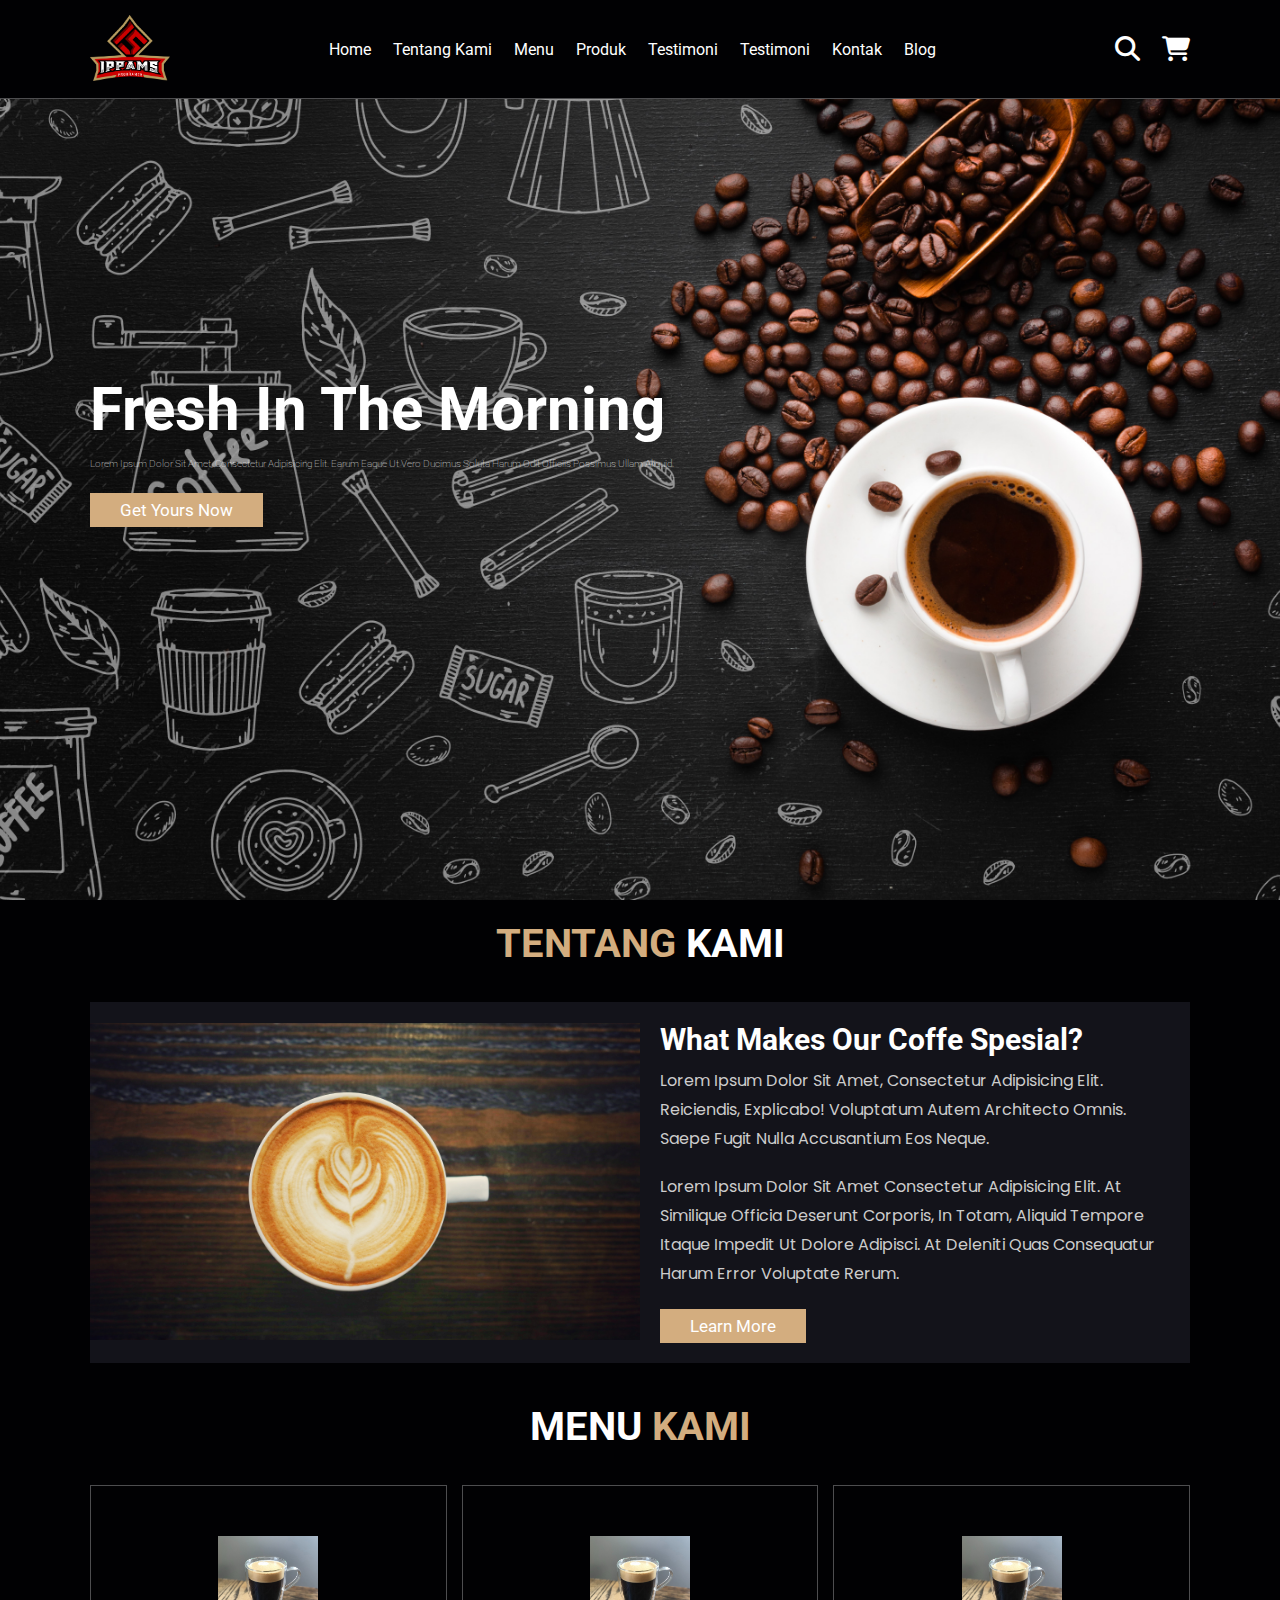
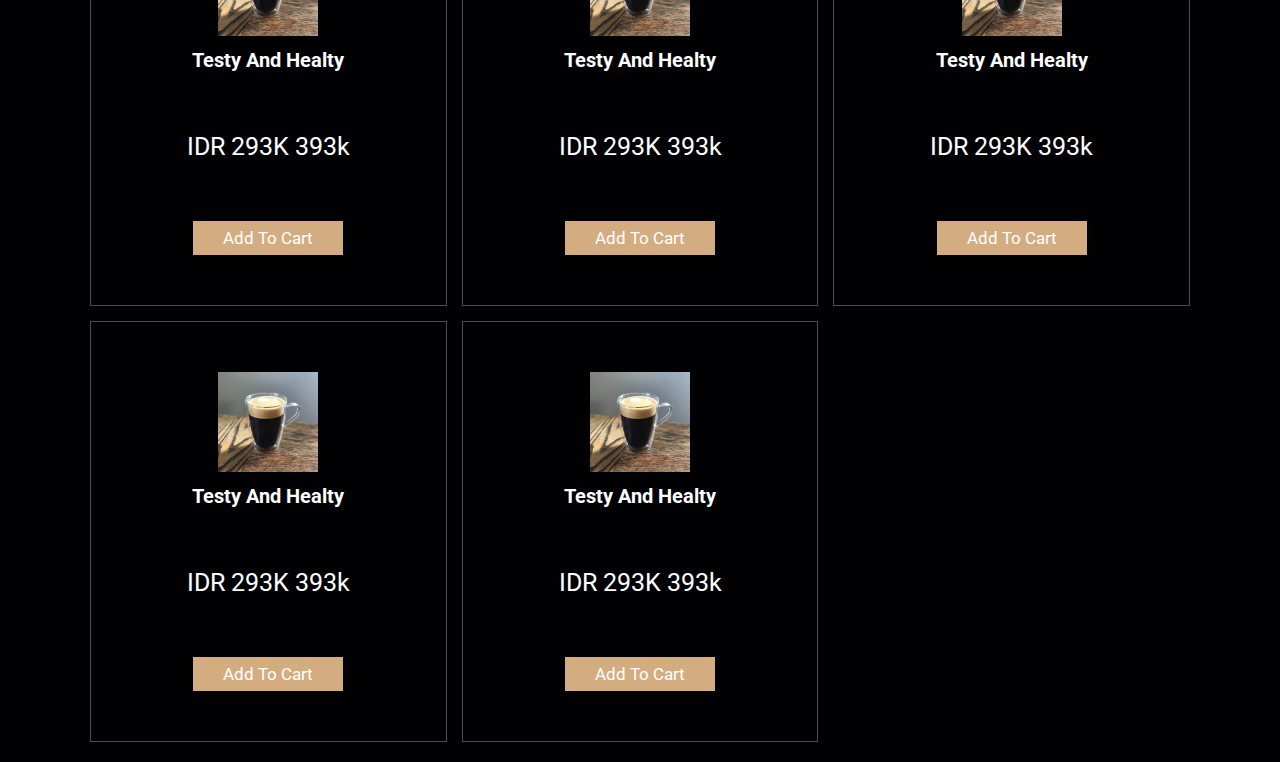
==== index.html @ aa178d7e "about and menu" ====
<!DOCTYPE html>
<html lang="en">
  <head>
    <meta charset="UTF-8" />
    <meta http-equiv="X-UA-Compatible" content="IE=edge" />
    <meta name="viewport" content="width=device-width, initial-scale=1.0" />
    <title>Coffee Shope</title>

    <!-- My Icon  -->
    <link rel="shortcut icon" href="assets/img/logo-simple.png" type="image/x-icon" />

    <!-- My Css  -->
    <link rel="stylesheet" href="assets/css/style.css" />
    <link rel="stylesheet" href="assets/css/grid.css" />

    <!-- My Font Awesome -->
    <link rel="stylesheet" href="https://cdnjs.cloudflare.com/ajax/libs/font-awesome/6.2.1/css/all.min.css" />

  </head>
  <body>
    <!-- Header Section Start -->
    <header class="header">
        <a href="#" class="logo">
            <img src="assets/img/logo-ipp.png" width="110px" alt="logo">
        </a>

        <nav class="navbar">
            <a href="#home">Home</a>
            <a href="#about">Tentang Kami</a>
            <a href="#menu">Menu</a>
            <a href="#product">Produk</a>
            <a href="#review">Testimoni</a>
            <a href="#review">Testimoni</a>
            <a href="#contact">Kontak</a>
            <a href="#blogs">Blog</a>
        </nav>

        <div class="icons">
            <div class="fas fa-search" id="search-btn"></div>
            <div class="fas fa-shopping-cart" id="cart-btn"></div>
            <div class="fas fa-bars" id="menu-btn"></div>
        </div>

        <div class="search-form">
            <input type="search" id="search-box" placeholder="search here..">
            <label for="search-box" class="fas fa-search"></label>
        </div>

        <div class="cart-items-container">
            <div class="cart-item">
                <span class="fas fa-times"></span>
                <img src="assets/img/menu/americano.jpg" alt="">
                <div class="content">
                    <h3>cart item 01</h3>
                    <div class="price">IDR 250K/-</div>
                </div>
            </div>
            <div class="cart-item">
                <span class="fas fa-times"></span>
                <img src="assets/img/menu/cappucino.jpg" alt="">
                <div class="content">
                    <h3>cart item 01</h3>
                    <div class="price">IDR 250K/-</div>
                </div>
            </div>
            <div class="cart-item">
                <span class="fas fa-times"></span>
                <img src="assets/img/menu/cold brew coffee.jpg" alt="">
                <div class="content">
                    <h3>cart item 01</h3>
                    <div class="price">IDR 250K/-</div>
                </div>
            </div>
            <div class="cart-item">
                <span class="fas fa-times"></span>
                <img src="assets/img/menu/frappé coffe.jpg" alt="">
                <div class="content">
                    <h3>cart item 01</h3>
                    <div class="price">IDR 250K/-</div>
                </div>
            </div>
            <a href="" class="btn">checkout now</a>
        </div>

    </header>
    <!-- Header Section End -->
    
    
    <!-- Home Section Start -->
    <section id="home" class="home">
        <div class="content">
            <h3>fresh in the morning</h3>
            <p>Lorem ipsum dolor sit amet, consectetur adipisicing elit. Earum eaque ut vero ducimus soluta harum odit officiis possimus ullam aliquid.</p>
            <a href="" class="btn">get yours now</a>
        </div>
    </section>
    
    <!-- Home Section End -->
    
    <!-- About Section Start -->
    <section class="about" id="about">

        <h1 class="heading"> <span>tentang</span> kami</h1>

        <div class="row">
            <div class="image">
                <img src="assets/img/tentang-kami.jpg" alt="coffe espresso">
            </div>

            <div class="content">
                <h3>what makes our coffe spesial?</h3>
                <p>Lorem ipsum dolor sit amet, consectetur adipisicing elit. Reiciendis, explicabo! Voluptatum autem architecto omnis. Saepe fugit nulla accusantium eos neque.</p>
                <p>Lorem ipsum dolor sit amet consectetur adipisicing elit. At similique officia deserunt corporis, in totam, aliquid tempore itaque impedit ut dolore adipisci. At deleniti quas consequatur harum error voluptate rerum.</p>
                <a href="" class="btn">learn more</a>
            </div>


        </div>

    </section>
    <!-- About Section End -->
    
    
    <!-- Menu Section Start -->
    <section class="menu" id="menu">
        <h1 class="heading">Menu <span>Kami</span></h1>

        <div class="box-container">

            <div class="box">
                <img src="assets/img/menu/americano.jpg" alt="americano coffee">
                <h3>testy and healty</h3>
                <div class="price">IDR 293K <span>393k</span></div>
                <a href="" class="btn">add to cart</a>
            </div>
            <div class="box">
                <img src="assets/img/menu/americano.jpg" alt="americano coffee">
                <h3>testy and healty</h3>
                <div class="price">IDR 293K <span>393k</span></div>
                <a href="" class="btn">add to cart</a>
            </div>
            <div class="box">
                <img src="assets/img/menu/americano.jpg" alt="americano coffee">
                <h3>testy and healty</h3>
                <div class="price">IDR 293K <span>393k</span></div>
                <a href="" class="btn">add to cart</a>
            </div>
            <div class="box">
                <img src="assets/img/menu/americano.jpg" alt="americano coffee">
                <h3>testy and healty</h3>
                <div class="price">IDR 293K <span>393k</span></div>
                <a href="" class="btn">add to cart</a>
            </div>
            <div class="box">
                <img src="assets/img/menu/americano.jpg" alt="americano coffee">
                <h3>testy and healty</h3>
                <div class="price">IDR 293K <span>393k</span></div>
                <a href="" class="btn">add to cart</a>
            </div>
        </div>
    </section>
    <!-- Menu Section End -->





    <!-- My Javascript -->
    <script src="assets/js/script.js"></script>

    <!-- Contact Form Js -->
    <script src="form/contact.js"></script>
  </body>
</html>
---- assets/css/style.css ----
@import url('https://fonts.googleapis.com/css2?family=Poppins:ital,wght@0,100;0,300;0,400;0,700;1,700&family=Roboto:wght@100;300;400;500;700;900&display=swap');

:root {
    --main-color:#d3ad7f;
    --black:#13131a;
    --bg:#010103;
    --border:.1rem solid rgba(255,255,255,.3);
}

* {
    font-family: 'Roboto' , sans-serif;
    margin: 0; padding: 0;
    box-sizing: border-box;
    outline: none; border: none;
    text-decoration: none;
    text-transform: capitalize;
    transition: .2s linear;
}

html {
    scroll-behavior: smooth;
    scroll-padding-top: 9rem;
    font-size: 62.5%;
    overflow-x: hidden;
}

html::-webkit-scrollbar {
    width: .8rem;
}


html::-webkit-scrollbar-track {
   background: transparent;
}

html::-webkit-scrollbar-thumb {
   background: #fff;
   border-radius: 5rem;
}

body {
    background: var(--bg);
}

section {
    padding: 2rem 7%;
}

.heading {
    text-align: center;
    color: #fff;
    text-transform: uppercase;
    padding-bottom: 3.5rem;
    font-size: 4rem;
}

.heading span {
    color: var(--main-color);
    text-transform: uppercase;
}


.btn {
    margin-top: 1rem;
    display: inline-block;
    padding: .7rem 3rem;
    font-size: 1.7rem;
    color: #fff;
    background: var(--main-color);
    cursor: pointer;
}

.btn:hover {
    letter-spacing: .2rem;
}

.header {
    background: var(--bg);
    display: flex;
    align-items: center;
    justify-content: space-between;
    padding: 1.5rem 7%;
    border-bottom: var(--border);
    position: fixed;
    top: 0; left:0; right: 0;
    z-index: 1000;
}

.header .logo img {
    width: 8rem;
}

.header .navbar a{
    margin:0 1rem;
    font-size: 1.6rem;
    color: #fff;
}

.header .navbar a:hover {
    color: var(--main-color);
    border-bottom: .1rem solid var(--main-color);
    padding-bottom: .5rem;
}

.header .icons div {
    color: #fff;
    cursor: pointer;
    font-size: 2.5rem;
    margin-left: 2rem;
}

.header .icons div:hover {
    color: var(--main-color);
}

#menu-btn {
    display:none;
}

.header .search-form {
    position: absolute;
    top: 115%; right: 7%;
    background: #fff;
    width: 50rem; height: 5rem;
    display: flex;
    align-items: center;
    transform: scaleY(0);
    transform-origin: top;
    
    box-shadow: 3px 3px 3px rgba(126, 104, 104, 0.4);
    
}

.header .search-form.active{
    transform: scaleY(1);
    
}

.header .search-form input {
    height: 100%; width: 100%;
    font-size: 1.6rem;
    text-shadow: 2px 2px 2px rgba(0, 0, 0, 0.3);
    color: var(--black);
    padding: 1rem;
    text-transform: none;
    
}

.header .search-form label {
    cursor: pointer;
    font-size: 2.2rem;
    margin-right: 1.5rem;
    color: var(--black);
    text-shadow: 2px 2px 3px rgba(0, 0, 0, 0.5);
}

.header .search-form label:hover {
    color: var(--main-color);
}

.header .cart-items-container {
    position: absolute;
    top: 100%; right: -100%;
    height: calc(100vh - 9.5rem); width: 35rem;
    /* background: rgba(255, 255, 255, 0.274); */
    background-color: rgba(255, 255, 255, 0.8);
    background-image: linear-gradient(rgba(255, 255, 255, 0.2), rgba(255, 255, 255, 0.2));
    box-shadow: 0px 10px 20px rgba(0, 0, 0, 0.3);
    transition: all 0.3s ease;
    padding: 0 1.5rem;
    transition: 2s;
}

.header .cart-items-container.active {
    right: 0;
}

.header .cart-items-container .cart-item {
    position:relative;
    margin: 2rem 0;
    display:flex;
    align-items: center;
    gap: 1.5rem;
} 

.header .cart-items-container .cart-item .fa-times {
    position: absolute;
    top: 1rem; right: 1rem;
    font-size: 2rem;
    cursor: pointer;
    color: var(--black);
}

.header .cart-items-container .cart-item .fa-times:hover {
    color: var(--main-color);
}

.header .cart-items-container .cart-item img {
    height: 7rem;
}

.header .cart-items-container .cart-item h3 {
    font-size: 2rem;
    color: var(--black);
    padding-bottom: .5rem;
}

.header .cart-items-container .cart-item .price {
    font-size: 1.5rem;
    color: var(--main-color);
}

.header .cart-items-container .btn {
    width: 100%;
    text-align: center;
}

.home {
    min-height: 100vh;
    display: flex;
    align-items: center;
    background: url(../img/3376542.jpg) no-repeat;
    background-size: cover;
    background-position: center;
}

.home .content {
    max-width: 60rem;
}

.home .content h3 {
    font-size: 6rem;
    text-transform: capitalize;
    color: #fff;
}

.home .content p {
    font-size: 1rem;
    font-weight: lighter;
    line-height: 1.8;
    padding: 1rem 0;
    color: #eee;
}

.about .row {
    display: flex;
    align-items: center;
    background:var(--black) ;
    flex-wrap: wrap;
}

.about .row .image {
    flex: 1 1 45rem;
}

.about .row .image img{
    width: 100%;
}

.about .row .content {
    flex: 1 1 45rem;
    padding: 2rem;
}

.about .row .content h3 {
    font-size: 3rem;
    color: #fff;
}

.about .row .content p {
    font-size: 1.6rem;
    color: #ccc;
    padding: 1rem 0;
    line-height: 1.8;
    font-family: "poppins";
}

.menu .box-container {
    display: grid;
    grid-template-columns: repeat(auto-fit, minmax(30rem, 1fr));
    gap: 1.5rem;
}

.menu .box-container .box {
    padding: 5rem;
    text-align: center;
    border: var(--border);
}

.menu .box-container .box img {
    height: 10rem; 
}

.menu .box-container .box h3 {
    color: #fff;
    font-size: 2rem;
    padding: 1rem 0;
}

.menu .box-container .box .price {
    color: #fff;
    font-size: 2.5rem;
    padding: 5rem 0;
}

.menu .box-container .box .span {
    color: #fff;
    font-size: 1.5rem;
    text-decoration: line-through;
}

.menu .box-container .box:hover {
    background-color: #fff;
}

.menu .box-container .box:hover > *{
    color: var(--black);
}
---- assets/css/grid.css ----
/* media queries */
@media (max-width:991px) {
    html {
        font-size: 55%;
    }

    .header {
        padding: 1.5rem 2rem;
    }

    section {
        padding: 2rem;
    }
}
@media (max-width:768px) {
    
    #menu-btn {
        display: inline-block;
    }

    .header .navbar {
        position: absolute;
        top: 100%; right: -100%;
        background-color: rgba(255, 255, 255, 0.822);
        background-image: linear-gradient(rgba(255, 255, 255, 0.2), rgba(255, 255, 255, 0.2));
        box-shadow: 0px 10px 20px rgba(0, 0, 0, 0.3);
        transition: all 0.3s ease;
        width: 30rem;
        height: calc(100vh - 9.5rem);
        color: var(--bg);
        transition: 2s ;
    }

    .header .navbar.active {
        right: 0;
    }

    .header .navbar a {
        color: var(--black);
        display: block;
        margin: 1.5rem; padding: .5rem;
        font-size: 2rem;
        text-shadow: 2px 3px 5px rgba(0, 0, 0, 0.5);
        

    }

    .header .search-form {
        width: 90%;
        right: 2rem;
        
    }

    .home {
        background-position: left;
        justify-content: center;
        text-align: center;
    }

    .home .content h3 {
        font-size: 4.5rem;
    }

    .home .content p{
        font-size: 1.5rem;
    }



}

@media (max-width:450px) {
    html {
        font-size: 50%;
    }

    .header {
        padding: 1.5rem 2rem;
    }
 }
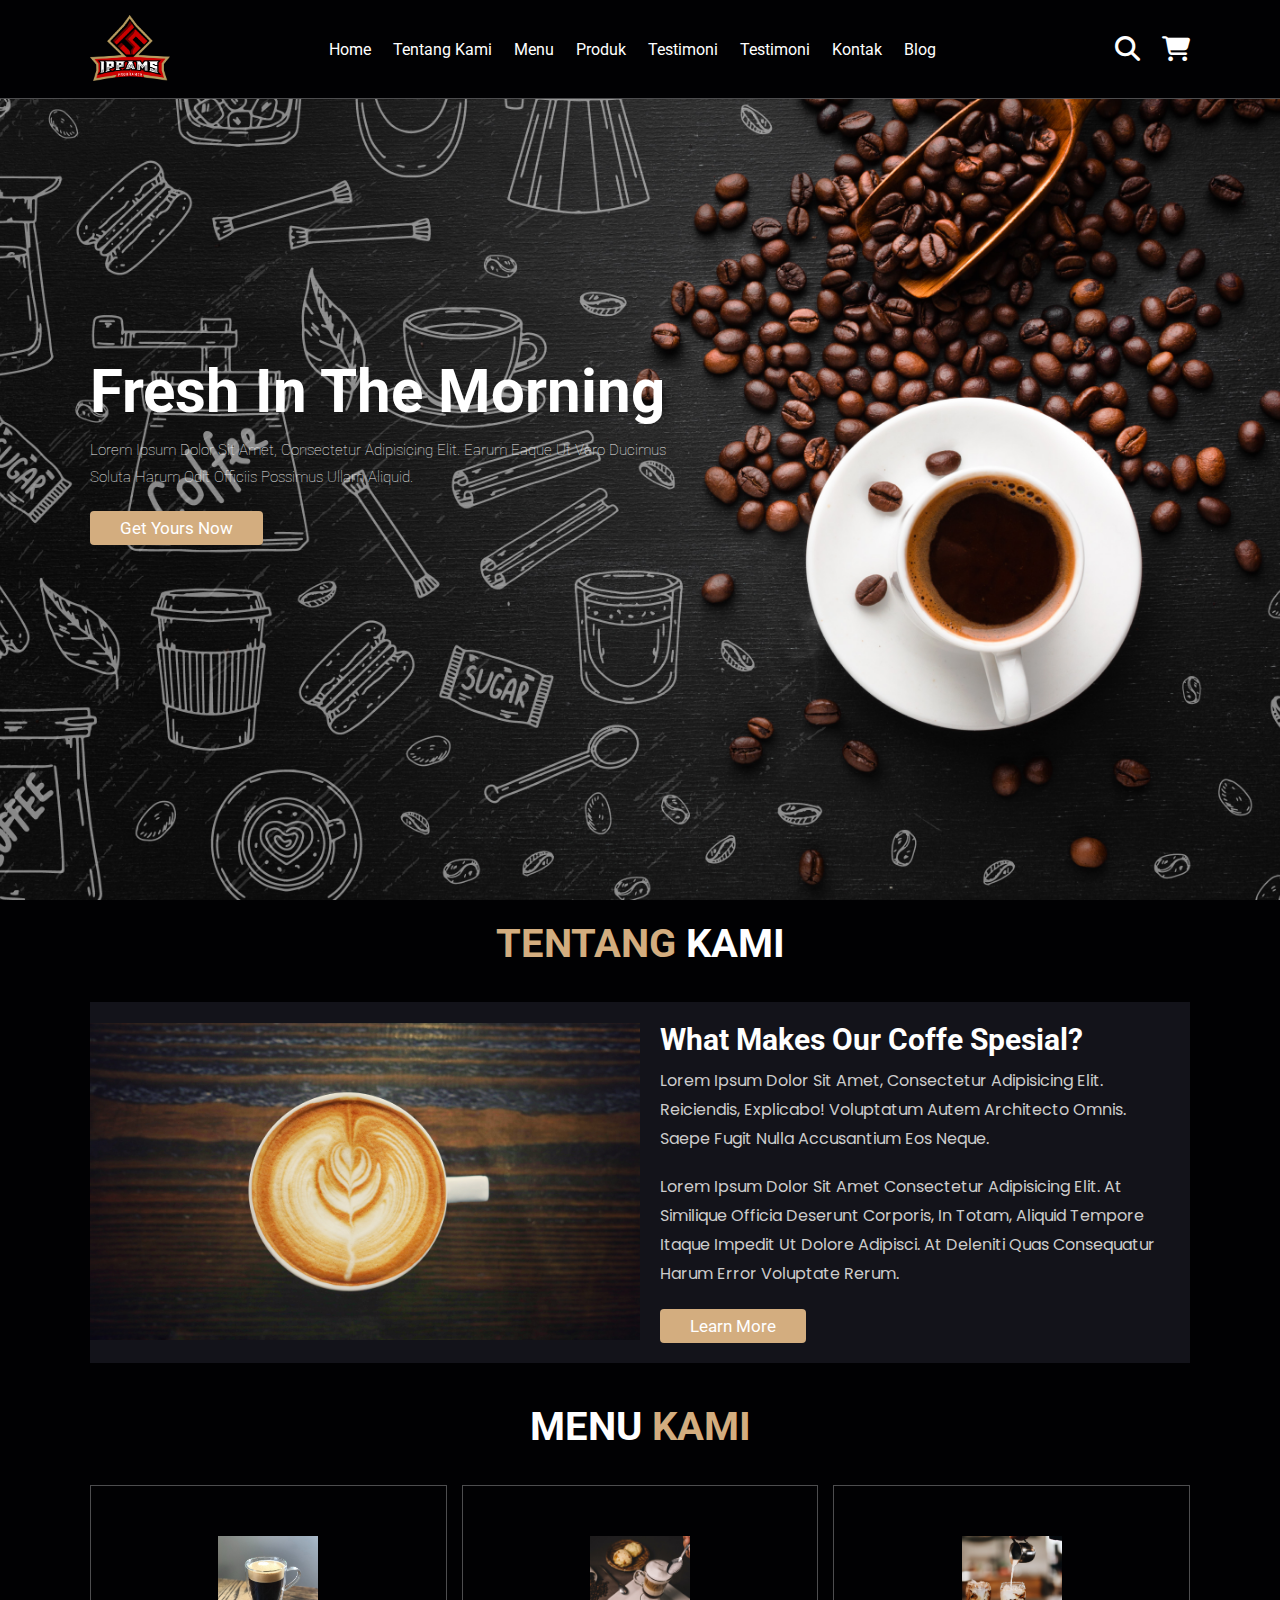
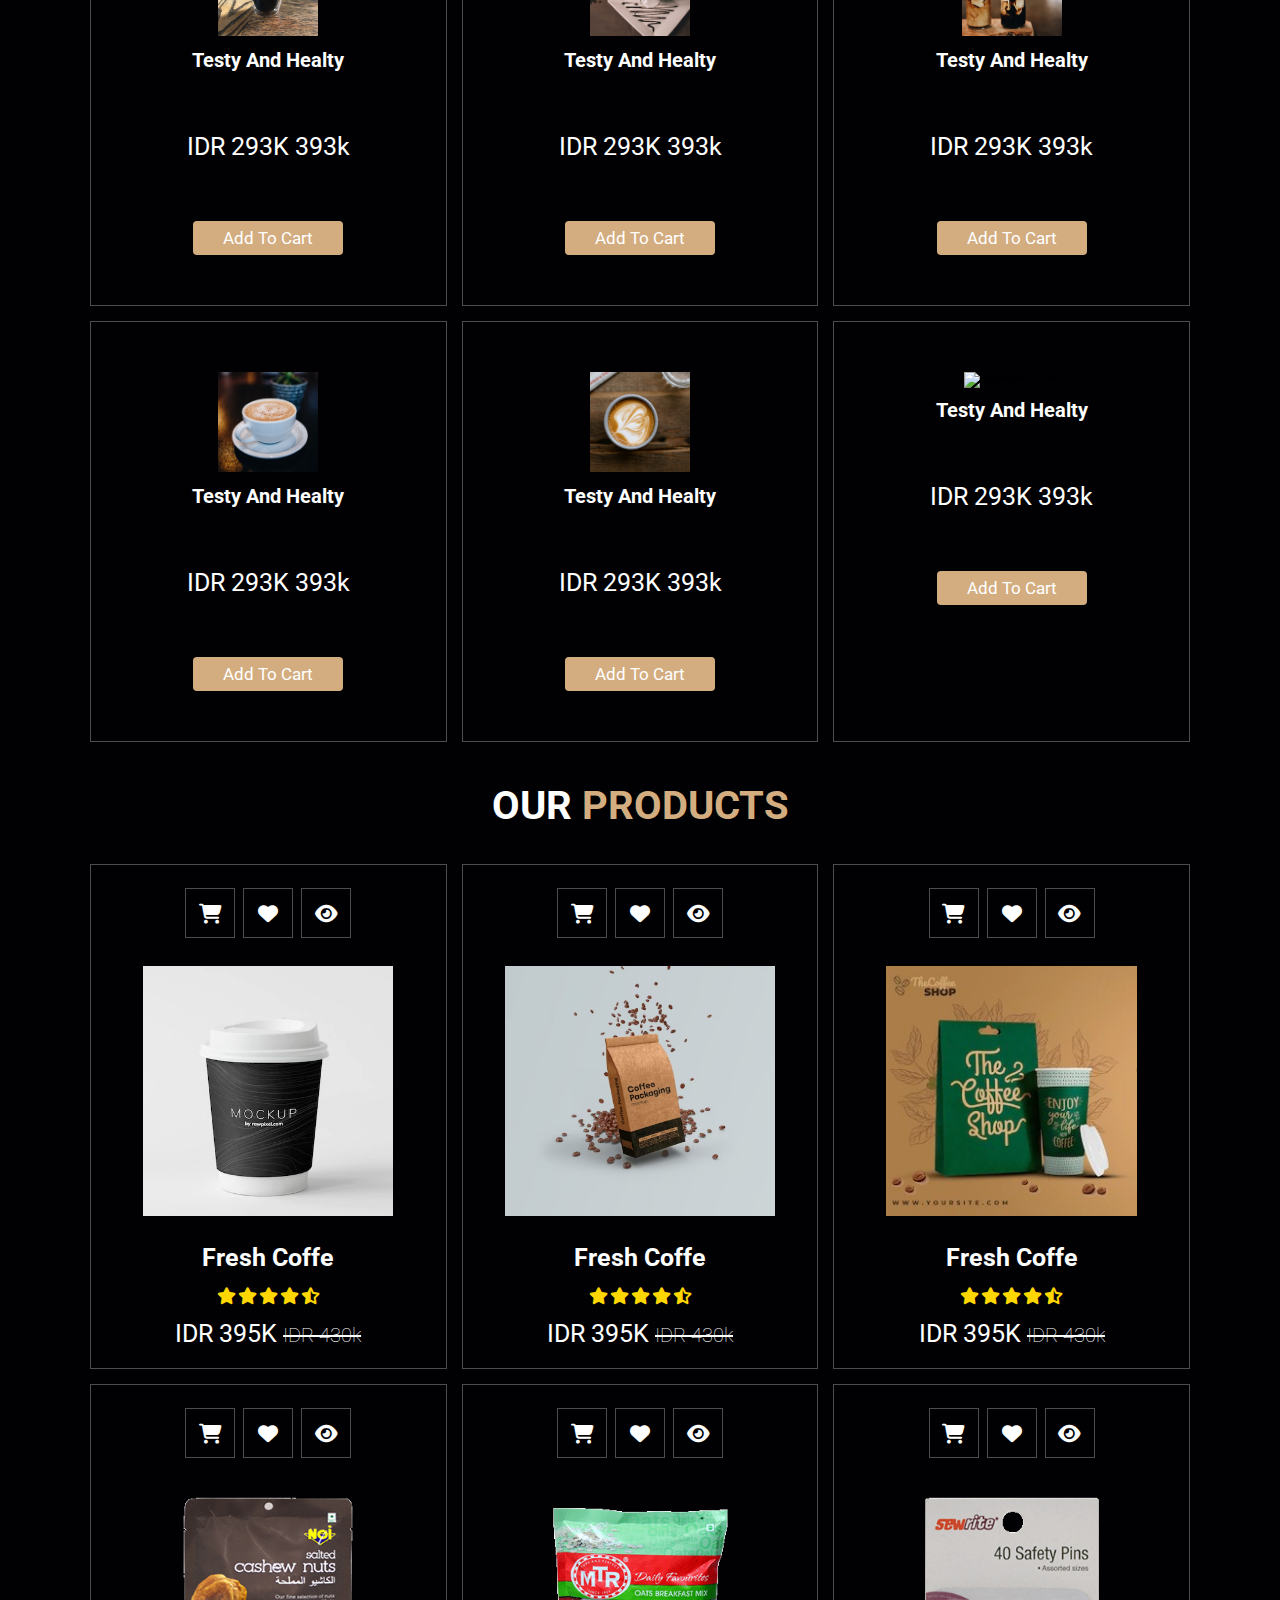
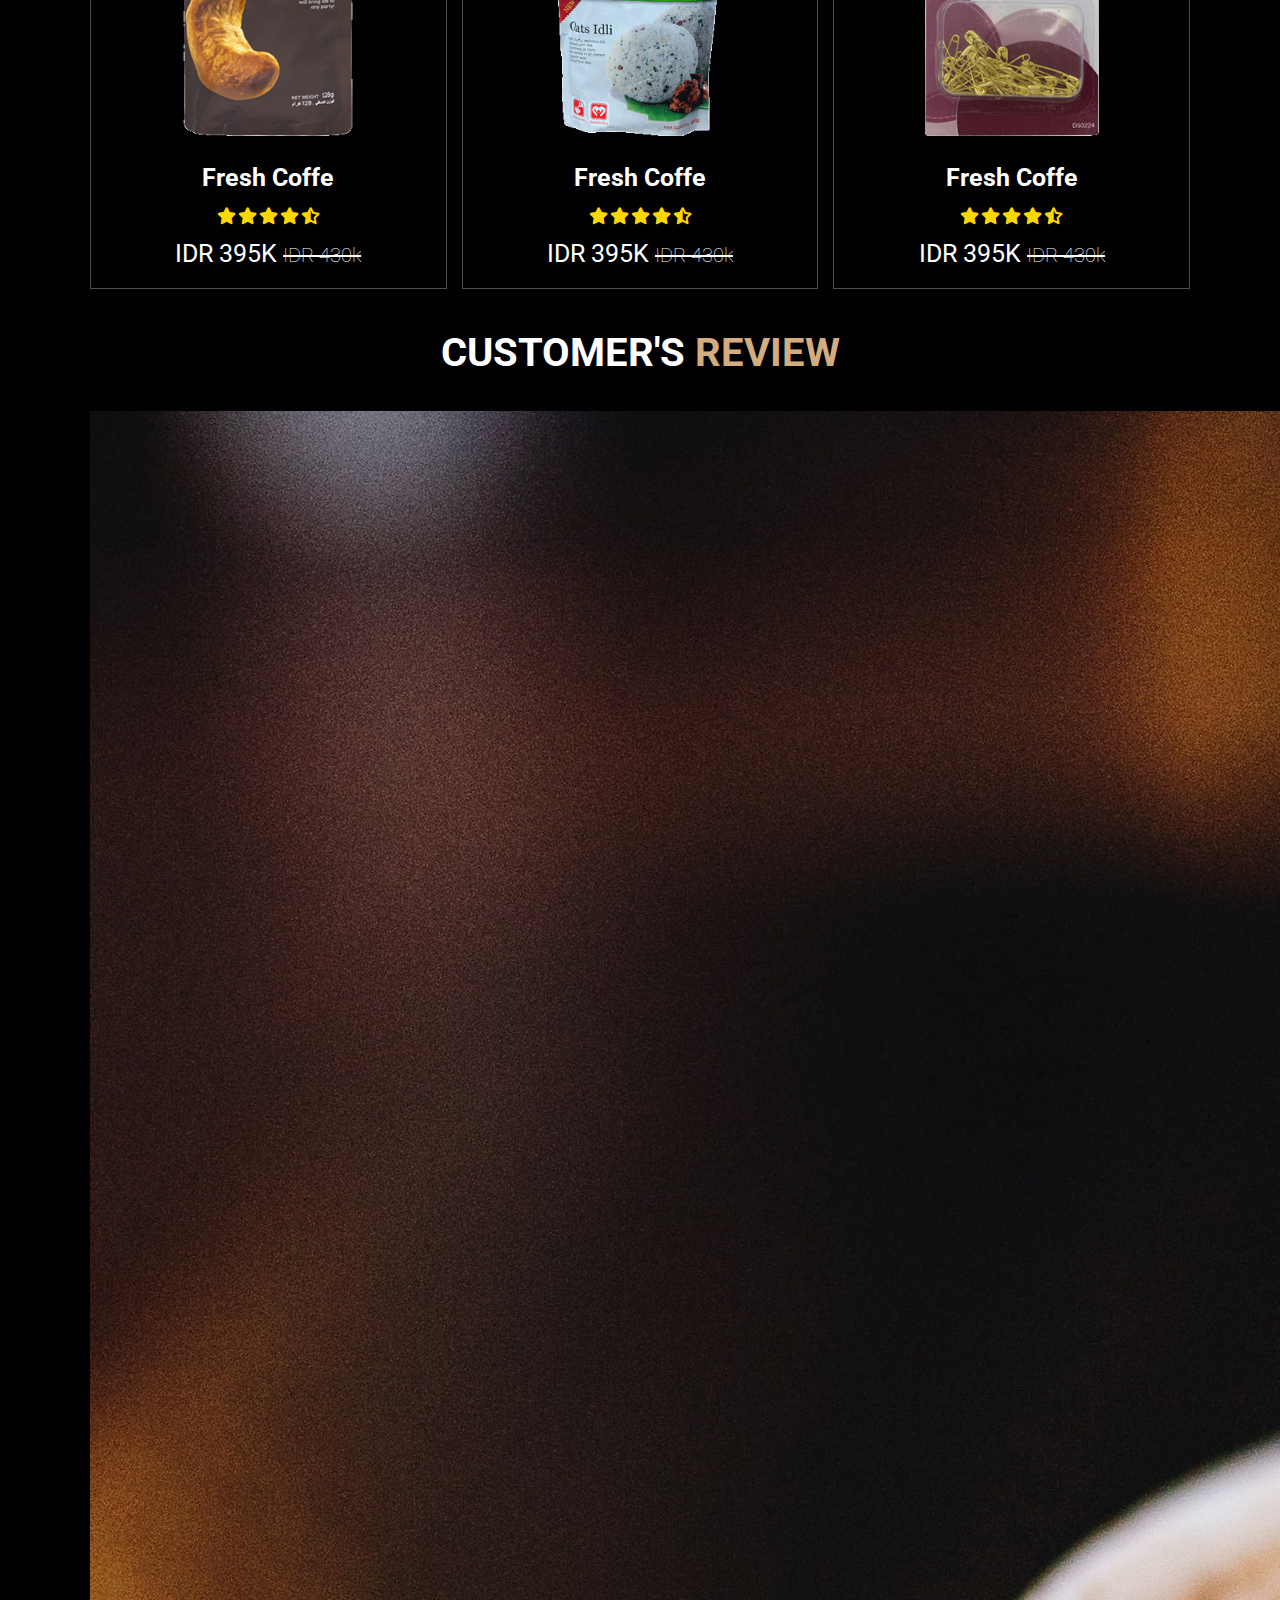
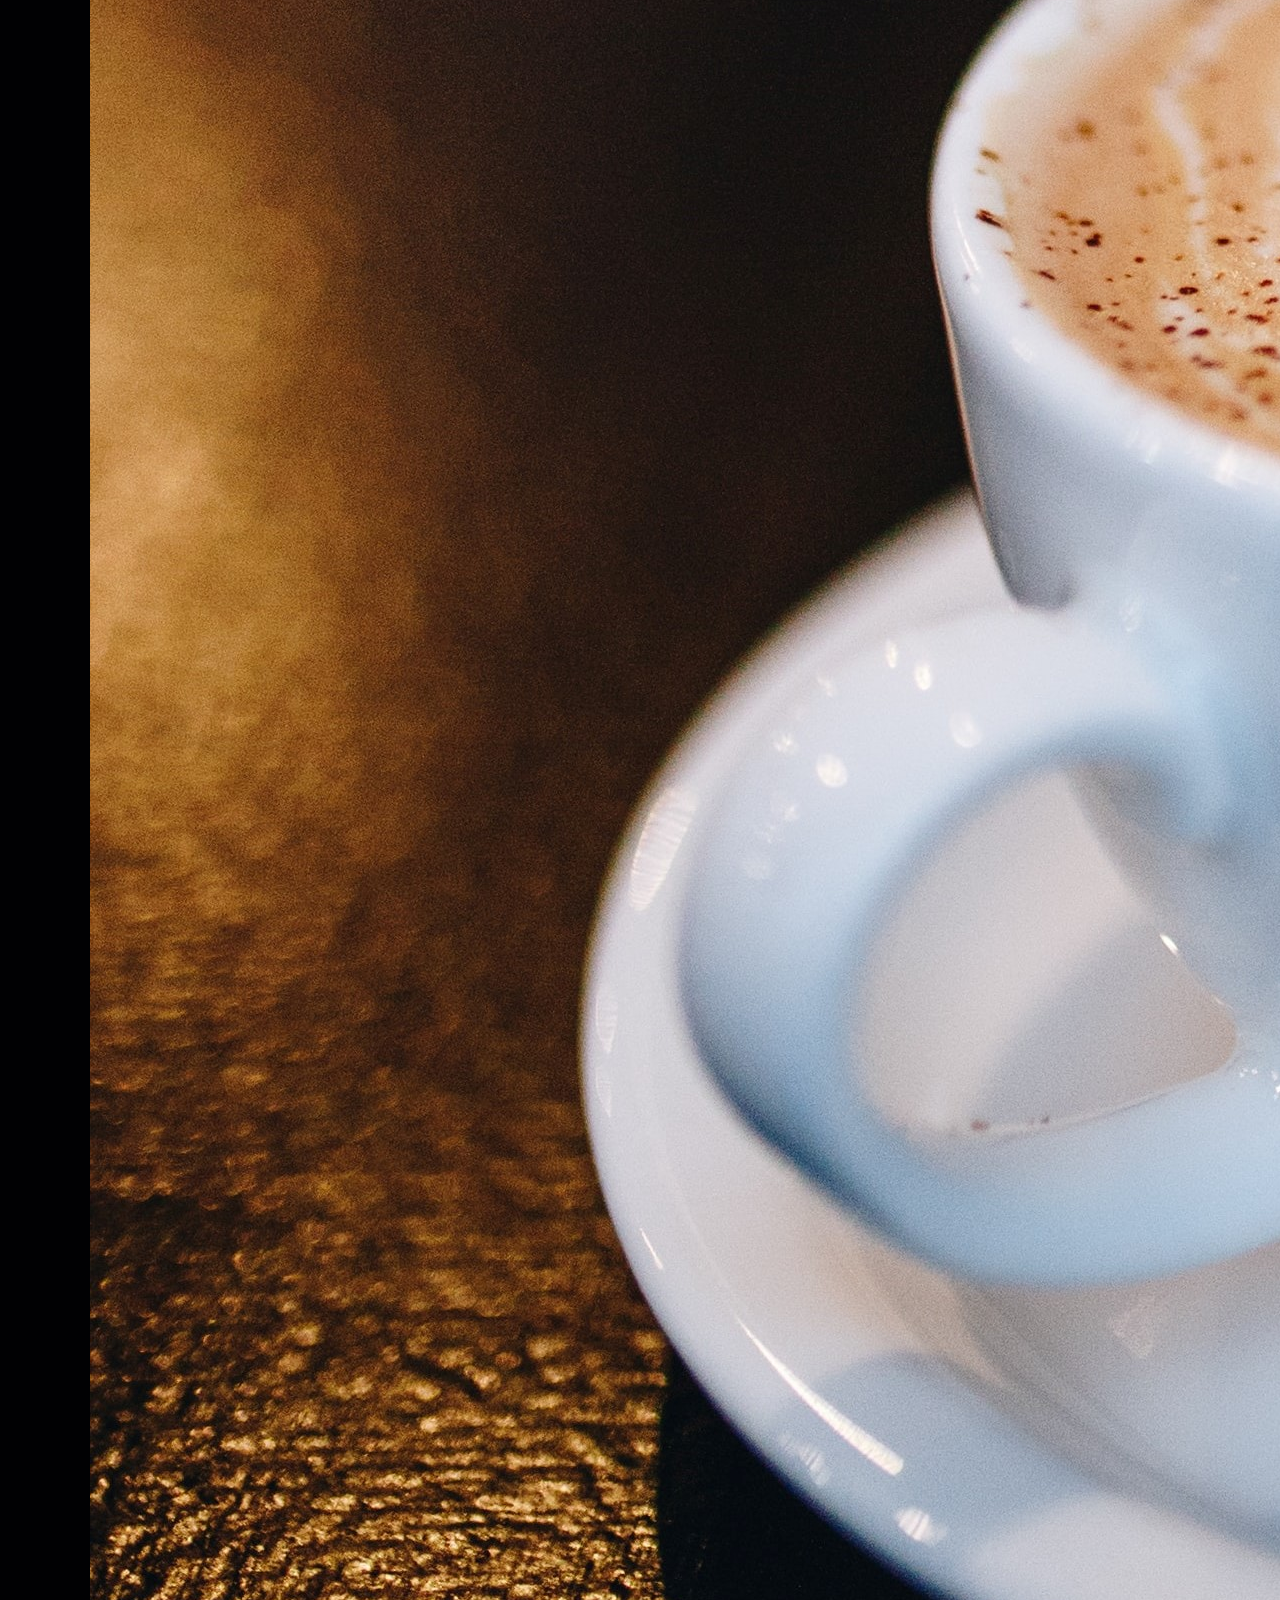
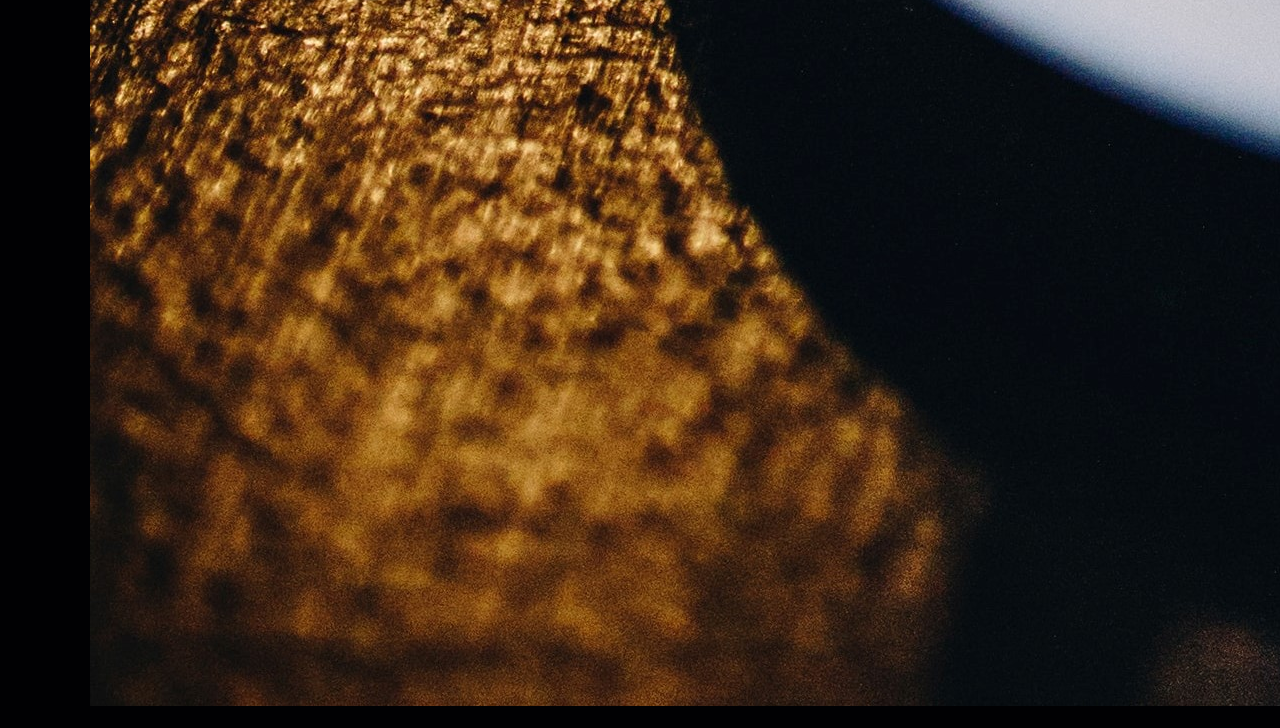
==== commit 407943ec: "product section" ====
--- a/index.html
+++ b/index.html
@@ -134,25 +134,31 @@
                 <a href="" class="btn">add to cart</a>
             </div>
             <div class="box">
-                <img src="assets/img/menu/americano.jpg" alt="americano coffee">
-                <h3>testy and healty</h3>
-                <div class="price">IDR 293K <span>393k</span></div>
-                <a href="" class="btn">add to cart</a>
-            </div>
-            <div class="box">
-                <img src="assets/img/menu/americano.jpg" alt="americano coffee">
-                <h3>testy and healty</h3>
-                <div class="price">IDR 293K <span>393k</span></div>
-                <a href="" class="btn">add to cart</a>
-            </div>
-            <div class="box">
-                <img src="assets/img/menu/americano.jpg" alt="americano coffee">
-                <h3>testy and healty</h3>
-                <div class="price">IDR 293K <span>393k</span></div>
-                <a href="" class="btn">add to cart</a>
-            </div>
-            <div class="box">
-                <img src="assets/img/menu/americano.jpg" alt="americano coffee">
+                <img src="assets/img/menu/cappucino.jpg" alt="americano coffee">
+                <h3>testy and healty</h3>
+                <div class="price">IDR 293K <span>393k</span></div>
+                <a href="" class="btn">add to cart</a>
+            </div>
+            <div class="box">
+                <img src="assets/img/menu/cold brew coffee.jpg" alt="americano coffee">
+                <h3>testy and healty</h3>
+                <div class="price">IDR 293K <span>393k</span></div>
+                <a href="" class="btn">add to cart</a>
+            </div>
+            <div class="box">
+                <img src="assets/img/menu//espresso coffe.jpg" alt="americano coffee">
+                <h3>testy and healty</h3>
+                <div class="price">IDR 293K <span>393k</span></div>
+                <a href="" class="btn">add to cart</a>
+            </div>
+            <div class="box">
+                <img src="assets/img/menu/frappé coffe.jpg" alt="americano coffee">
+                <h3>testy and healty</h3>
+                <div class="price">IDR 293K <span>393k</span></div>
+                <a href="" class="btn">add to cart</a>
+            </div>
+            <div class="box">
+                <img src="assets/img/menu/latte coffe.jpg" alt="americano coffee">
                 <h3>testy and healty</h3>
                 <div class="price">IDR 293K <span>393k</span></div>
                 <a href="" class="btn">add to cart</a>
@@ -160,8 +166,155 @@
         </div>
     </section>
     <!-- Menu Section End -->
-
-
+    
+    <!-- Products Section Start -->
+    <section class="products" id="products">
+
+        <h1 class="heading"> our <span>products</span></h1>
+
+        <div class="box-container">
+            <div class="box">
+                <div class="icons">
+                    <a href="" class="fas fa-shopping-cart"></a>
+                    <a href="" class="fas fa-heart"></a>
+                    <a href="" class="fas fa-eye"></a>
+                </div>
+                <div class="image">
+                    <img src="assets/img/products/product (1).jpg " alt="">
+                </div>
+                <div class="content">
+                    <h3>fresh coffe</h3>
+                    <div class="stars">
+                        <i class="fas fa-star"></i>
+                        <i class="fas fa-star"></i>
+                        <i class="fas fa-star"></i>
+                        <i class="fas fa-star"></i>
+                        <i class="fas fa-star-half-alt"></i>
+                    </div>
+                    <div class="price">IDR 395K <span>IDR 430k</span></div>
+                </div>   
+            </div>
+            <div class="box">
+                <div class="icons">
+                    <a href="" class="fas fa-shopping-cart"></a>
+                    <a href="" class="fas fa-heart"></a>
+                    <a href="" class="fas fa-eye"></a>
+                </div>
+                <div class="image">
+                    <img src="assets/img/products/product (1).png" alt="">
+                </div>
+                <div class="content">
+                    <h3>fresh coffe</h3>
+                    <div class="stars">
+                        <i class="fas fa-star"></i>
+                        <i class="fas fa-star"></i>
+                        <i class="fas fa-star"></i>
+                        <i class="fas fa-star"></i>
+                        <i class="fas fa-star-half-alt"></i>
+                    </div>
+                    <div class="price">IDR 395K <span>IDR 430k</span></div>
+                </div>   
+            </div>
+            <div class="box">
+                <div class="icons">
+                    <a href="" class="fas fa-shopping-cart"></a>
+                    <a href="" class="fas fa-heart"></a>
+                    <a href="" class="fas fa-eye"></a>
+                </div>
+                <div class="image">
+                    <img src="assets/img/products/product (3).jpg" alt="">
+                </div>
+                <div class="content">
+                    <h3>fresh coffe</h3>
+                    <div class="stars">
+                        <i class="fas fa-star"></i>
+                        <i class="fas fa-star"></i>
+                        <i class="fas fa-star"></i>
+                        <i class="fas fa-star"></i>
+                        <i class="fas fa-star-half-alt"></i>
+                    </div>
+                    <div class="price">IDR 395K <span>IDR 430k</span></div>
+                </div>   
+            </div>
+            <div class="box">
+                <div class="icons">
+                    <a href="" class="fas fa-shopping-cart"></a>
+                    <a href="" class="fas fa-heart"></a>
+                    <a href="" class="fas fa-eye"></a>
+                </div>
+                <div class="image">
+                    <img src="assets/img/products/product (2).png" alt="">
+                </div>
+                <div class="content">
+                    <h3>fresh coffe</h3>
+                    <div class="stars">
+                        <i class="fas fa-star"></i>
+                        <i class="fas fa-star"></i>
+                        <i class="fas fa-star"></i>
+                        <i class="fas fa-star"></i>
+                        <i class="fas fa-star-half-alt"></i>
+                    </div>
+                    <div class="price">IDR 395K <span>IDR 430k</span></div>
+                </div>   
+            </div>
+            <div class="box">
+                <div class="icons">
+                    <a href="" class="fas fa-shopping-cart"></a>
+                    <a href="" class="fas fa-heart"></a>
+                    <a href="" class="fas fa-eye"></a>
+                </div>
+                <div class="image">
+                    <img src="assets/img/products/product.png" alt="">
+                </div>
+                <div class="content">
+                    <h3>fresh coffe</h3>
+                    <div class="stars">
+                        <i class="fas fa-star"></i>
+                        <i class="fas fa-star"></i>
+                        <i class="fas fa-star"></i>
+                        <i class="fas fa-star"></i>
+                        <i class="fas fa-star-half-alt"></i>
+                    </div>
+                    <div class="price">IDR 395K <span>IDR 430k</span></div>
+                </div>   
+            </div>
+            <div class="box">
+                <div class="icons">
+                    <a href="" class="fas fa-shopping-cart"></a>
+                    <a href="" class="fas fa-heart"></a>
+                    <a href="" class="fas fa-eye"></a>
+                </div>
+                <div class="image">
+                    <img src="assets/img/products/product (3).png" alt="">
+                </div>
+                <div class="content">
+                    <h3>fresh coffe</h3>
+                    <div class="stars">
+                        <i class="fas fa-star"></i>
+                        <i class="fas fa-star"></i>
+                        <i class="fas fa-star"></i>
+                        <i class="fas fa-star"></i>
+                        <i class="fas fa-star-half-alt"></i>
+                    </div>
+                    <div class="price">IDR 395K <span>IDR 430k</span></div>
+                </div>   
+            </div>
+
+        </div>
+
+    </section>
+    <!-- Products Section End -->
+    
+    <!-- Review Section Strart -->
+    <section class="review" id="review">
+
+        <h1 class="heading"> customer's <span>review</span></h1>
+
+        <div class="box-container">
+            <img src="assets/img/menu/espresso coffe.jpg" alt="">
+        </div>
+    </section>
+    <!-- Review Section End -->
 
 
 
--- a/assets/css/style.css
+++ b/assets/css/style.css
@@ -68,6 +68,7 @@
     color: #fff;
     background: var(--main-color);
     cursor: pointer;
+    border-radius: 4px;
 }
 
 .btn:hover {
@@ -235,7 +236,7 @@
 }
 
 .home .content p {
-    font-size: 1rem;
+    font-size: 1.5rem;
     font-weight: lighter;
     line-height: 1.8;
     padding: 1rem 0;
@@ -307,6 +308,7 @@
     color: #fff;
     font-size: 1.5rem;
     text-decoration: line-through;
+    font-weight: lighter;
 }
 
 .menu .box-container .box:hover {
@@ -317,48 +319,108 @@
     color: var(--black);
 }
 
-
-
-
-
-
-
-
-
-
-
-
-
-
-
-
-
-
-
-
-
-
-
-
-
-
-
-
-
-
-
-
-
-
-
-
-
-
-
-
-
-
-
-
-
-
+.products .box-container {
+    display: grid;
+    grid-template-columns: repeat(auto-fit, minmax(30rem, 1fr));
+    gap: 1.5rem;
+}
+
+.products .box-container  .box {
+    text-align: center;
+    border: var(--border);
+    padding: 2rem;
+}
+
+.products .box-container .box .icons a {
+    height: 5rem;
+    width: 5rem;
+    line-height:5rem ;
+    font-size: 2rem;
+    border: var(--border);
+    color: #fff;
+    margin: .3rem;
+}
+
+
+.products .box-container .box .icons a:hover {
+    background-color: var(--main-color);
+}
+.products .box-container .box .image {
+    padding: 2.5rem 0;
+}
+
+.products .box-container .box .image img {
+    height: 25rem;
+}
+
+.products .box-container .box .content h3{
+    color: #fff;
+    font-size: 2.5rem;
+}
+
+.products .box-container .box .content .stars{
+    padding: 1.5rem;
+}
+
+.products .box-container .box .content .stars i{
+    font-size: 1.7rem;
+    color: gold;
+}
+
+.products .box-container .box .content .price{
+    font-size: 2.5rem;
+    color: #fff;
+}
+
+.products .box-container .box .content .price span{
+    font-size: 2rem;
+    font-weight: lighter;
+    text-decoration: line-through;
+}
+
+
+
+
+
+
+
+
+
+
+
+
+
+
+
+
+
+
+
+
+
+
+
+
+
+
+
+
+
+
+
+
+
+
+
+
+
+
+
+
+
+
+
+
+
+
+
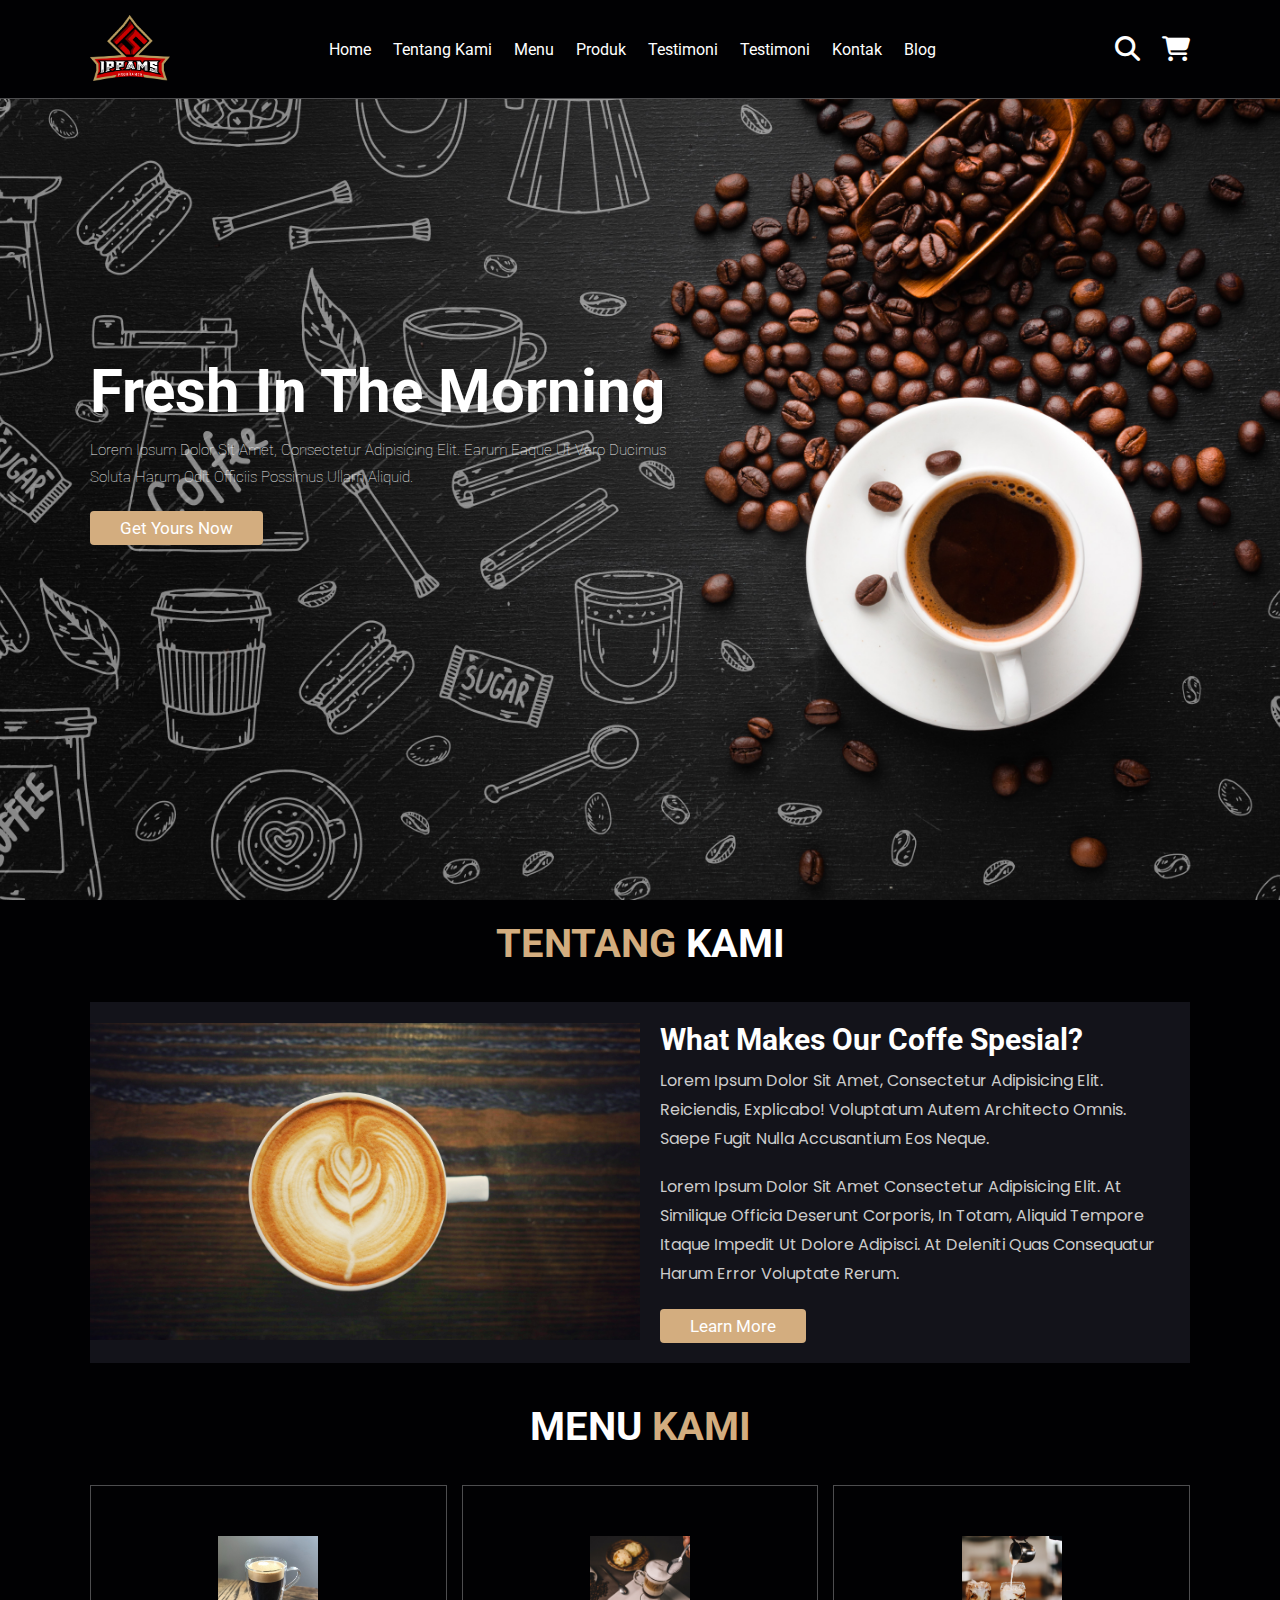
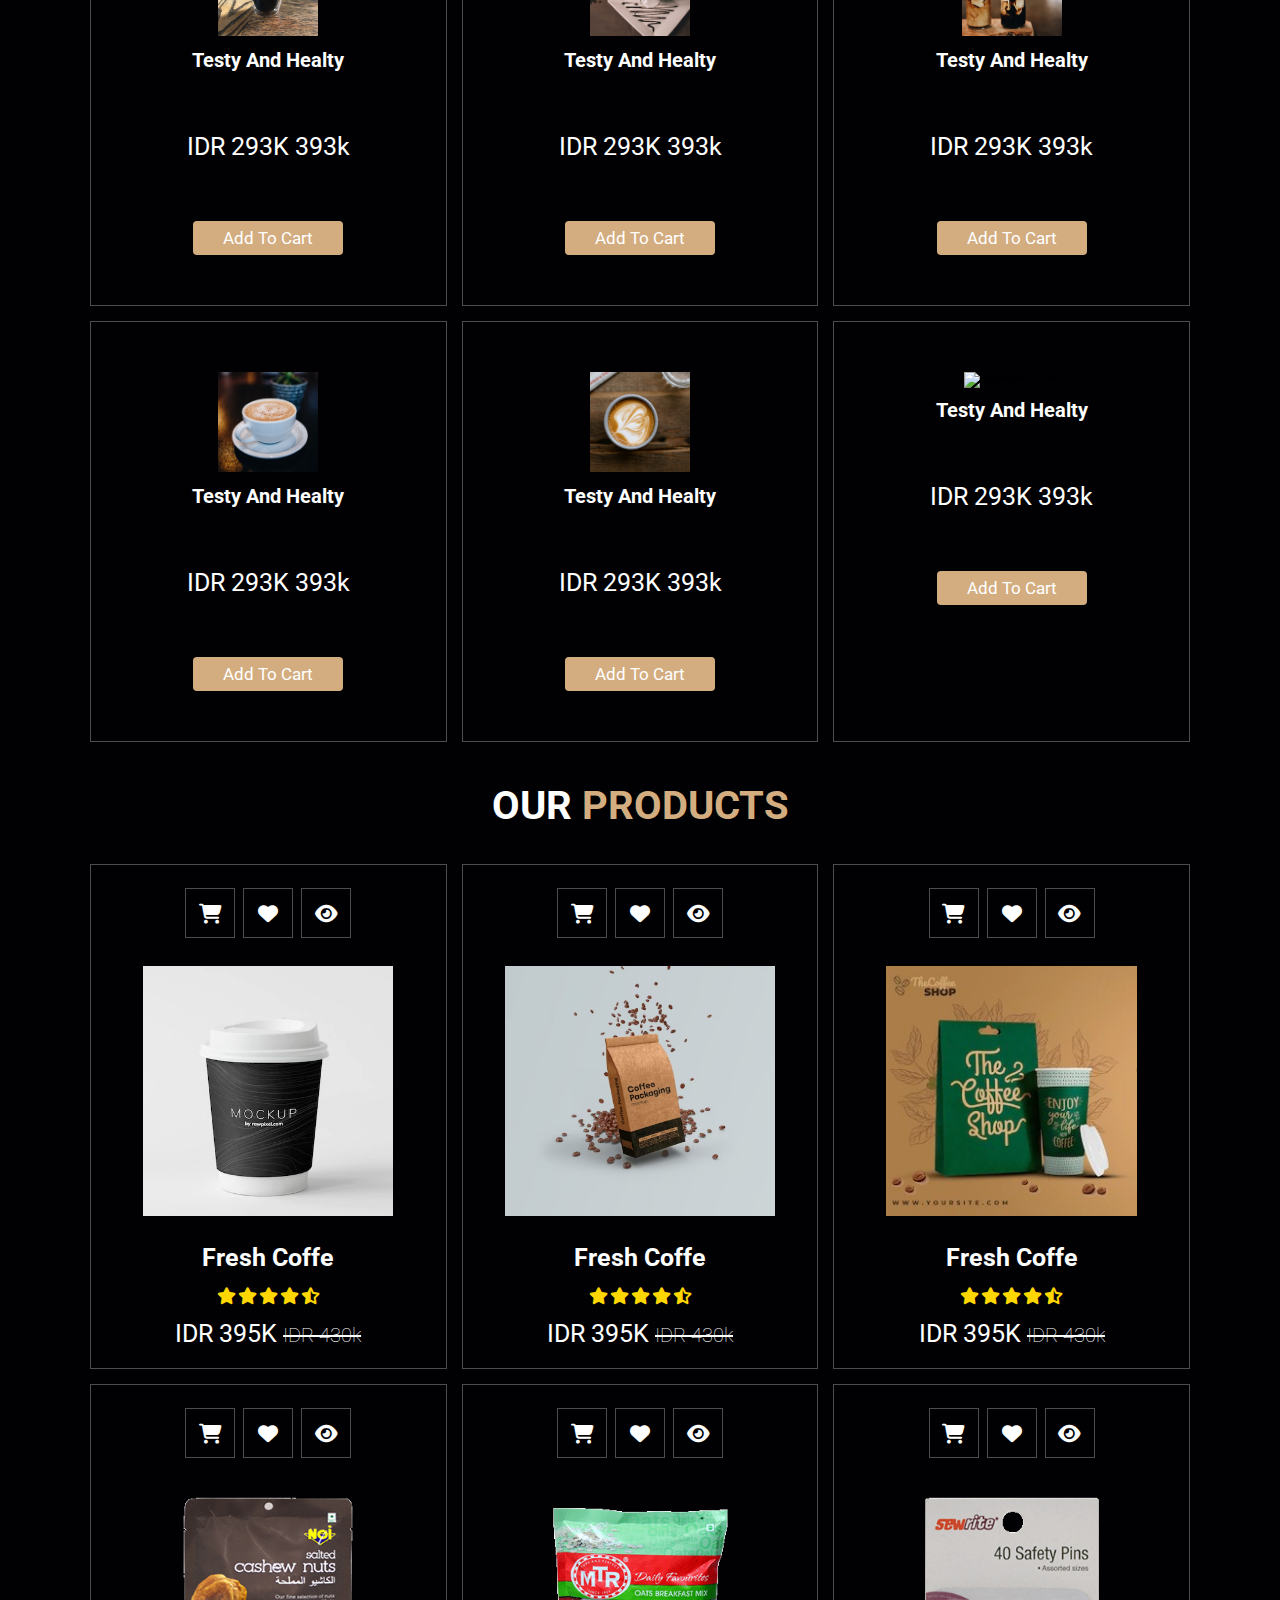
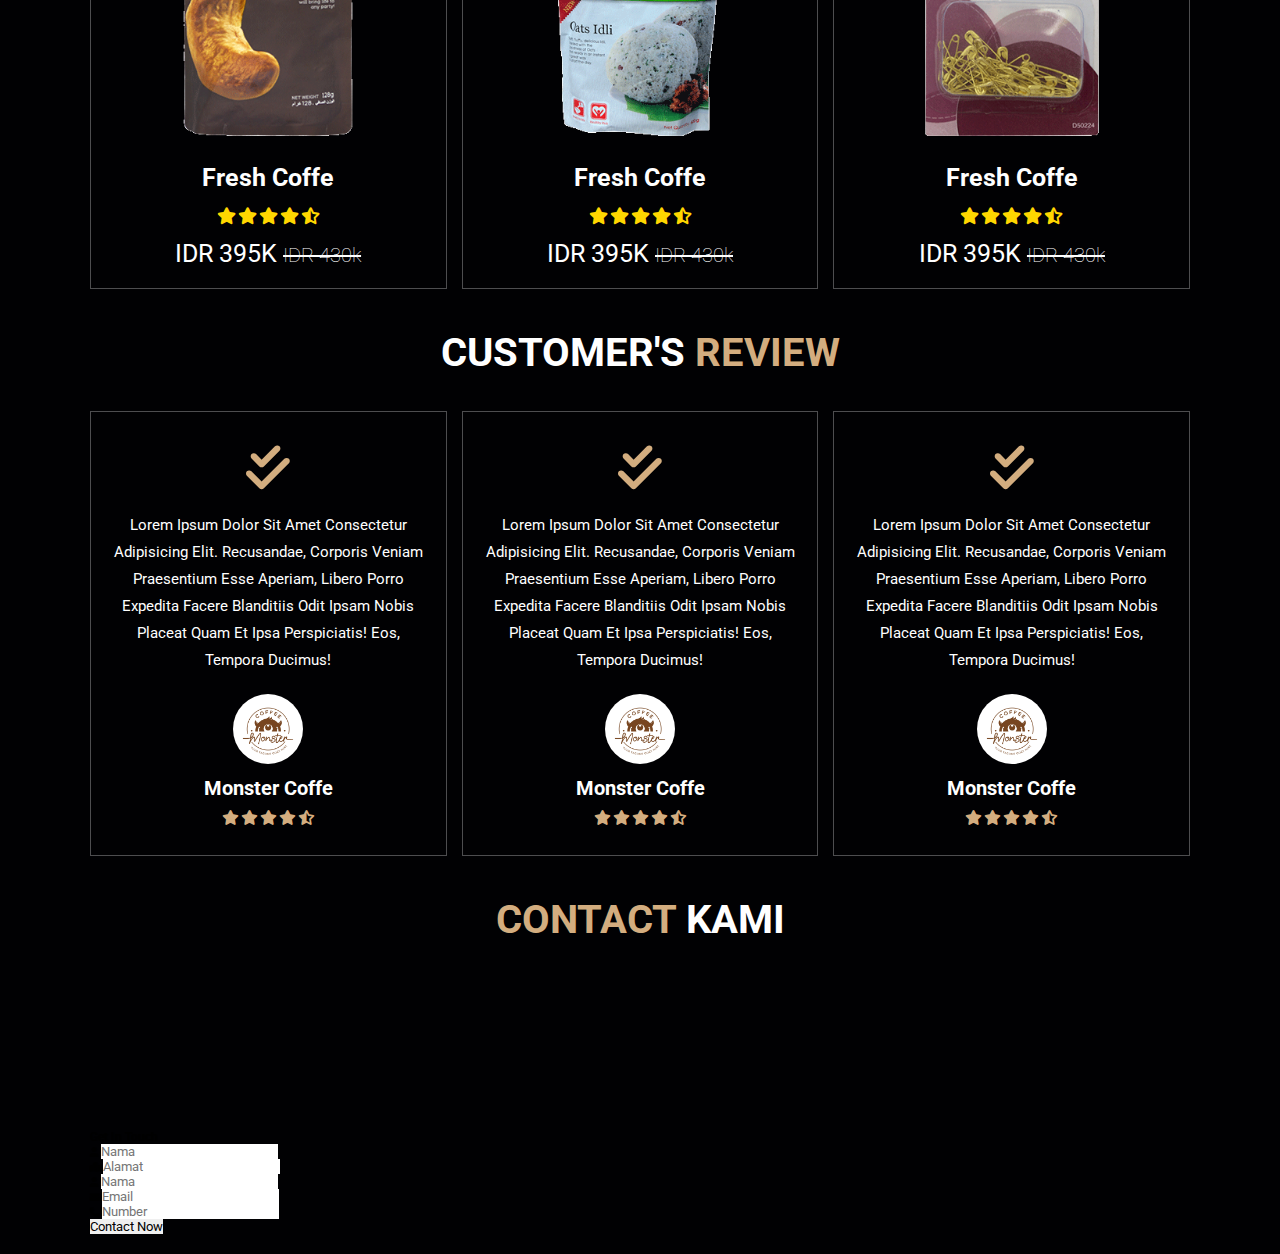
==== commit 13b3daf5: "testimonials section" ====
--- a/index.html
+++ b/index.html
@@ -311,10 +311,90 @@
         <h1 class="heading"> customer's <span>review</span></h1>
 
         <div class="box-container">
-            <img src="assets/img/menu/espresso coffe.jpg" alt="">
+
+            <div class="box">
+                <i class="fas fa-check-double qoute"></i>
+                <p>Lorem ipsum dolor sit amet consectetur adipisicing elit. Recusandae, corporis veniam praesentium esse aperiam, libero porro expedita facere blanditiis odit ipsam nobis placeat quam et ipsa perspiciatis! Eos, tempora ducimus!</p>
+                <img src="assets/img/monster.jpg" class="user" alt="">
+                <h3>monster coffe</h3>
+                <div class="stars">
+                    <i class="fas fa-star"></i>
+                    <i class="fas fa-star"></i>
+                    <i class="fas fa-star"></i>
+                    <i class="fas fa-star"></i>
+                    <i class="fas fa-star-half-alt"></i>
+                </div>
+            </div>
+
+            <div class="box">
+                <i class="fas fa-check-double qoute"></i>
+                <p>Lorem ipsum dolor sit amet consectetur adipisicing elit. Recusandae, corporis veniam praesentium esse aperiam, libero porro expedita facere blanditiis odit ipsam nobis placeat quam et ipsa perspiciatis! Eos, tempora ducimus!</p>
+                <img src="assets/img/monster.jpg" class="user" alt="">
+                <h3>monster coffe</h3>
+                <div class="stars">
+                    <i class="fas fa-star"></i>
+                    <i class="fas fa-star"></i>
+                    <i class="fas fa-star"></i>
+                    <i class="fas fa-star"></i>
+                    <i class="fas fa-star-half-alt"></i>
+                </div>
+            </div>
+
+            <div class="box">
+                <i class="fas fa-check-double qoute"></i>
+                <p>Lorem ipsum dolor sit amet consectetur adipisicing elit. Recusandae, corporis veniam praesentium esse aperiam, libero porro expedita facere blanditiis odit ipsam nobis placeat quam et ipsa perspiciatis! Eos, tempora ducimus!</p>
+                <img src="assets/img/monster.jpg" class="user" alt="">
+                <h3>monster coffe</h3>
+                <div class="stars">
+                    <i class="fas fa-star"></i>
+                    <i class="fas fa-star"></i>
+                    <i class="fas fa-star"></i>
+                    <i class="fas fa-star"></i>
+                    <i class="fas fa-star-half-alt"></i>
+                </div>
+            </div>
+
         </div>
     </section>
     <!-- Review Section End -->
+    
+    <!-- Contact Section Start -->
+    <section class="contact" id="contact">
+
+        <h1 class="heading"><span>contact</span> kami</h1>
+
+        <div class="row">
+
+            <iframe class="map" src="https://www.google.com/maps/embed?pb=!1m18!1m12!1m3!1d7943.855866928117!2d120.279616939738!3d-5.427918918531677!2m3!1f0!2f0!3f0!3m2!1i1024!2i768!4f13.1!3m3!1m2!1s0x2dbc048b7e215f9f%3A0xe6289efdc799b627!2sLapangan%20Sepak%20Bola%20Allu!5e0!3m2!1sid!2sid!4v1675058168647!5m2!1sid!2sid" allowfullscreen="" loading="lazy" referrerpolicy="no-referrer-when-downgrade"></iframe>
+
+            <form name="cofshop-form" action="">
+                <h3>get in touch</h3>
+                <div class="inputBox">
+                    <span class="fas fa-user"></span>
+                    <input type="text" placeholder="nama">
+                </div>
+                <div class="inputBox">
+                    <span class="fas fa-map-location"></span>
+                    <input type="text" placeholder="alamat">
+                </div>
+                <div class="inputBox">
+                    <span class="fas fa-user"></span>
+                    <input type="text" placeholder="nama">
+                </div>
+                <div class="inputBox">
+                    <span class="fas fa-envelope"></span>
+                    <input type="email" placeholder="email">
+                </div>
+                <div class="inputBox">
+                    <span class="fas fa-phone"></span>
+                    <input type="number" placeholder="number">
+                </div>
+                <input type="submit" value="contact now">
+            </form>
+            
+        </div>
+    </section>
+    <!-- Contact Section End -->
 
 
 
--- a/assets/css/style.css
+++ b/assets/css/style.css
@@ -378,49 +378,90 @@
     text-decoration: line-through;
 }
 
-
-
-
-
-
-
-
-
-
-
-
-
-
-
-
-
-
-
-
-
-
-
-
-
-
-
-
-
-
-
-
-
-
-
-
-
-
-
-
-
-
-
-
-
-
-
+.review .box-container {
+    display: grid;
+    grid-template-columns: repeat(auto-fit, minmax(30rem, 1fr));
+    gap: 1.5rem;
+    justify-content: center;
+}
+
+.review .box-container .box {
+    border: var(--border);
+    text-align: center;
+    padding: 3rem 2rem;
+}
+
+.review .box-container .box .qoute {
+    font-size: 5rem;
+    color: var(--main-color);
+}
+
+.review .box-container .box p {
+    font-size: 1.5rem;
+    line-height: 1.8;
+    color: #fff;
+    padding: 2rem 0;
+}
+
+.review .box-container .box .user {
+    height: 7rem;
+    width: 7rem;
+    border-radius: 50%;
+    object-fit: cover;
+}
+
+.review .box-container .box h3{
+    padding: 1rem 0;
+    font-size: 2rem;
+    color: #fff;
+}
+
+.review .box-container .box .stars i {
+    font-size: 1.5rem;
+    color: var(--main-color);
+}
+
+
+
+
+
+
+
+
+
+
+
+
+
+
+
+
+
+
+
+
+
+
+
+
+
+
+
+
+
+
+
+
+
+
+
+
+
+
+
+
+
+
+
+
+
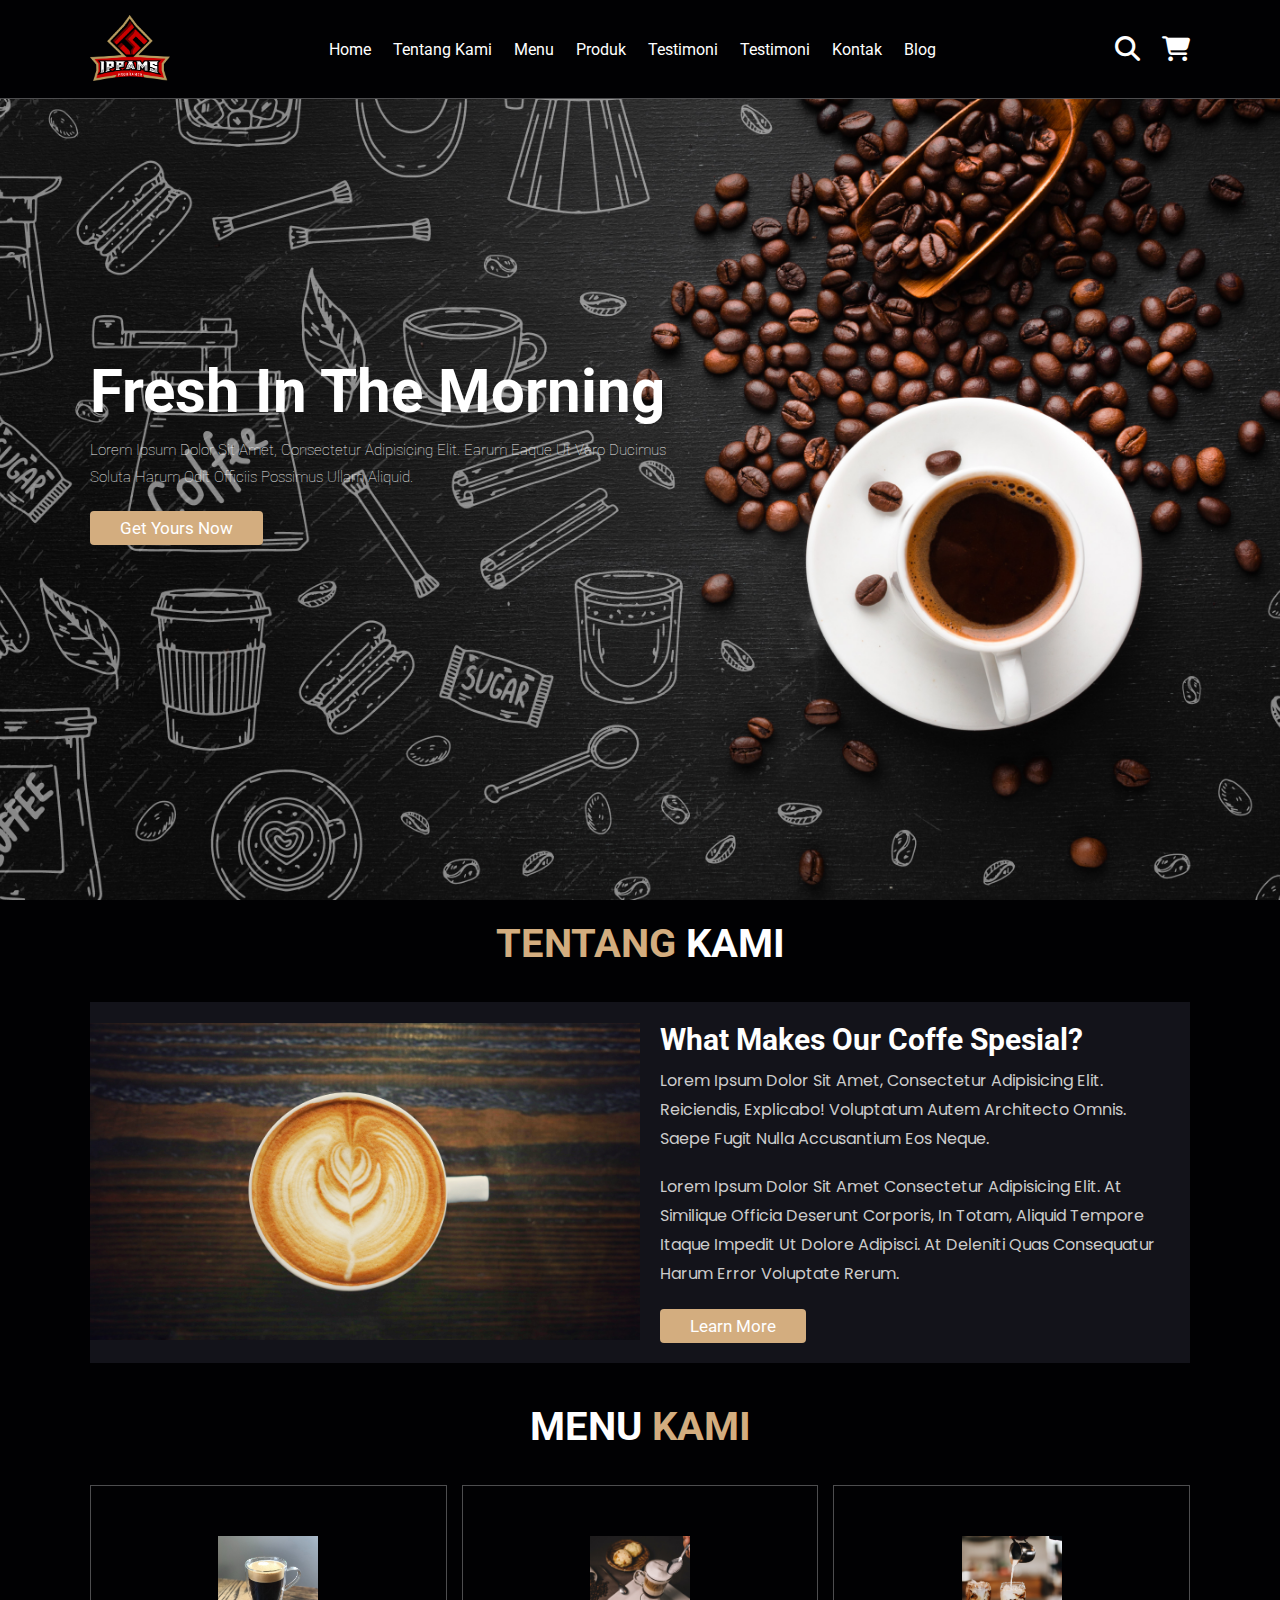
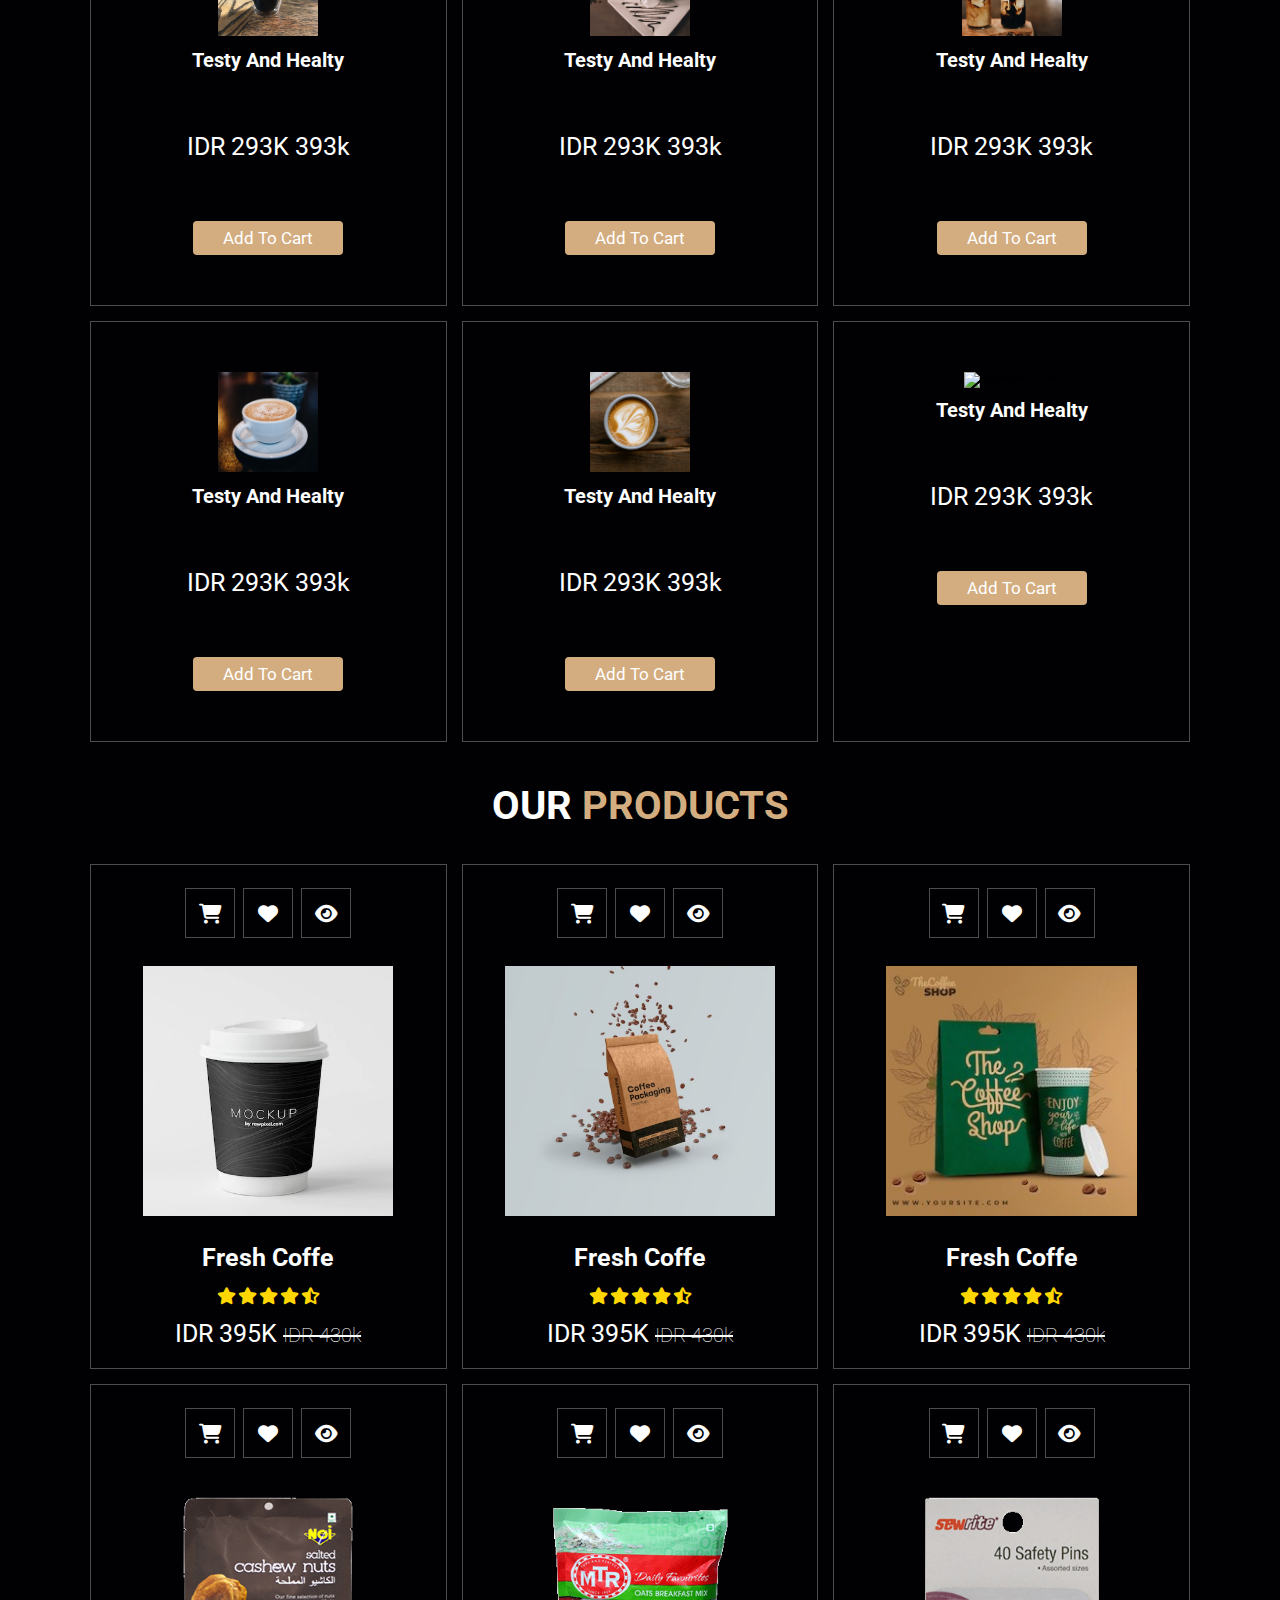
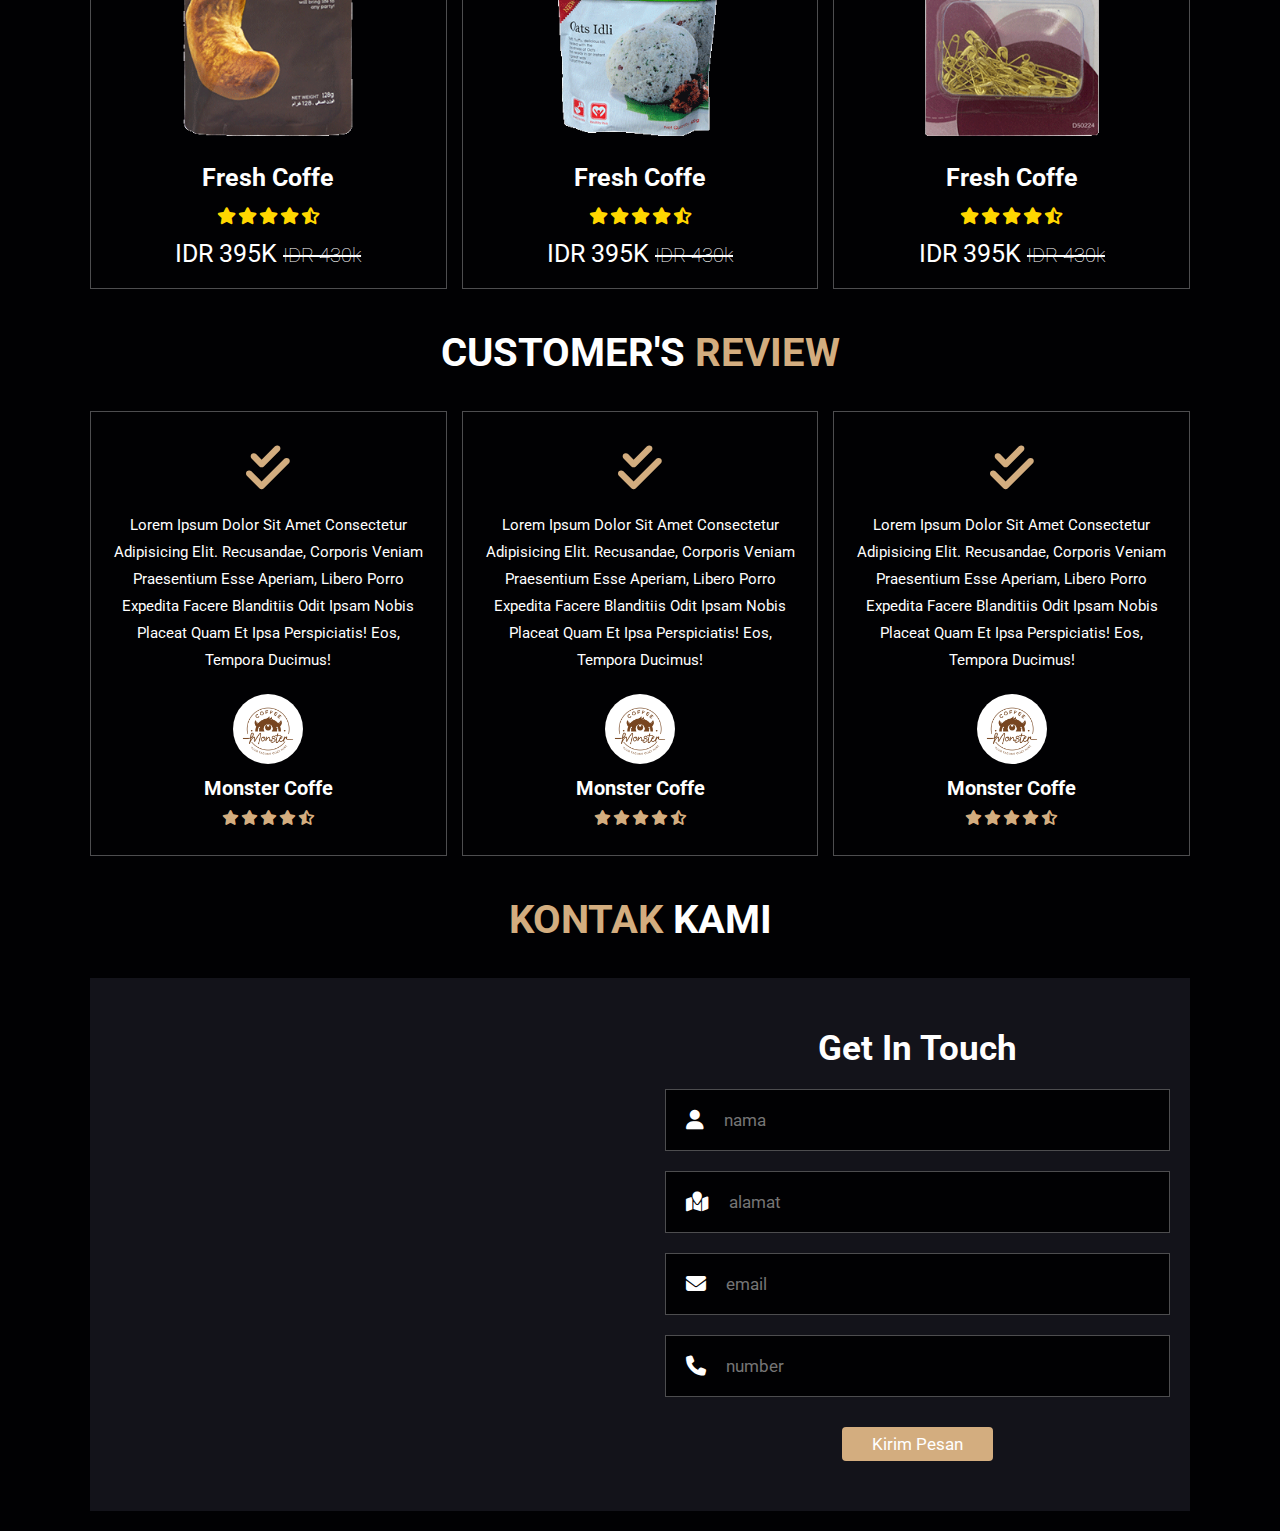
==== commit 5d39f1b4: "contact section" ====
--- a/index.html
+++ b/index.html
@@ -361,7 +361,7 @@
     <!-- Contact Section Start -->
     <section class="contact" id="contact">
 
-        <h1 class="heading"><span>contact</span> kami</h1>
+        <h1 class="heading"><span>kontak</span> kami</h1>
 
         <div class="row">
 
@@ -378,10 +378,6 @@
                     <input type="text" placeholder="alamat">
                 </div>
                 <div class="inputBox">
-                    <span class="fas fa-user"></span>
-                    <input type="text" placeholder="nama">
-                </div>
-                <div class="inputBox">
                     <span class="fas fa-envelope"></span>
                     <input type="email" placeholder="email">
                 </div>
@@ -389,7 +385,7 @@
                     <span class="fas fa-phone"></span>
                     <input type="number" placeholder="number">
                 </div>
-                <input type="submit" value="contact now">
+                <button type="submit" class="btn" value="">kirim pesan</button>
             </form>
             
         </div>
--- a/assets/css/style.css
+++ b/assets/css/style.css
@@ -73,6 +73,10 @@
 
 .btn:hover {
     letter-spacing: .2rem;
+}
+
+.none {
+    display: none;
 }
 
 .header {
@@ -421,47 +425,94 @@
     color: var(--main-color);
 }
 
-
-
-
-
-
-
-
-
-
-
-
-
-
-
-
-
-
-
-
-
-
-
-
-
-
-
-
-
-
-
-
-
-
-
-
-
-
-
-
-
-
-
-
-
+.contact .row {
+    display: flex;
+    background: var(--black);
+    flex-wrap: wrap;
+    gap:1rem
+}
+
+.contact .row .map {
+    flex: 1 1 45rem;
+    width: 100%;
+    object-fit: cover;
+}
+
+.contact .row form {
+    flex:1 1 45rem;
+    padding: 5rem 2rem;
+    text-align: center;
+}
+
+.contact .row form h3 {
+    text-transform: capitalize;
+    font-size:3.5rem ;
+    color: #fff;
+}
+
+.contact .row form .inputBox {
+    display: flex;
+    align-items: center;
+    margin-top: 2rem;
+    margin-bottom: 2rem;
+    background: var(--bg);
+    border: var(--border);
+}
+
+.contact .row form .inputBox span {
+    color: #fff;
+    font-size: 2rem;
+    padding-left: 2rem;
+}
+
+.contact .row form .inputBox input {
+    width: 100%;
+    padding:2rem;
+    font-size: 1.7rem;
+    color: #fff;
+    text-transform: none;
+    background: none;
+}
+
+
+
+
+
+
+
+
+
+
+
+
+
+
+
+
+
+
+
+
+
+
+
+
+
+
+
+
+
+
+
+
+
+
+
+
+
+
+
+
+
+
+
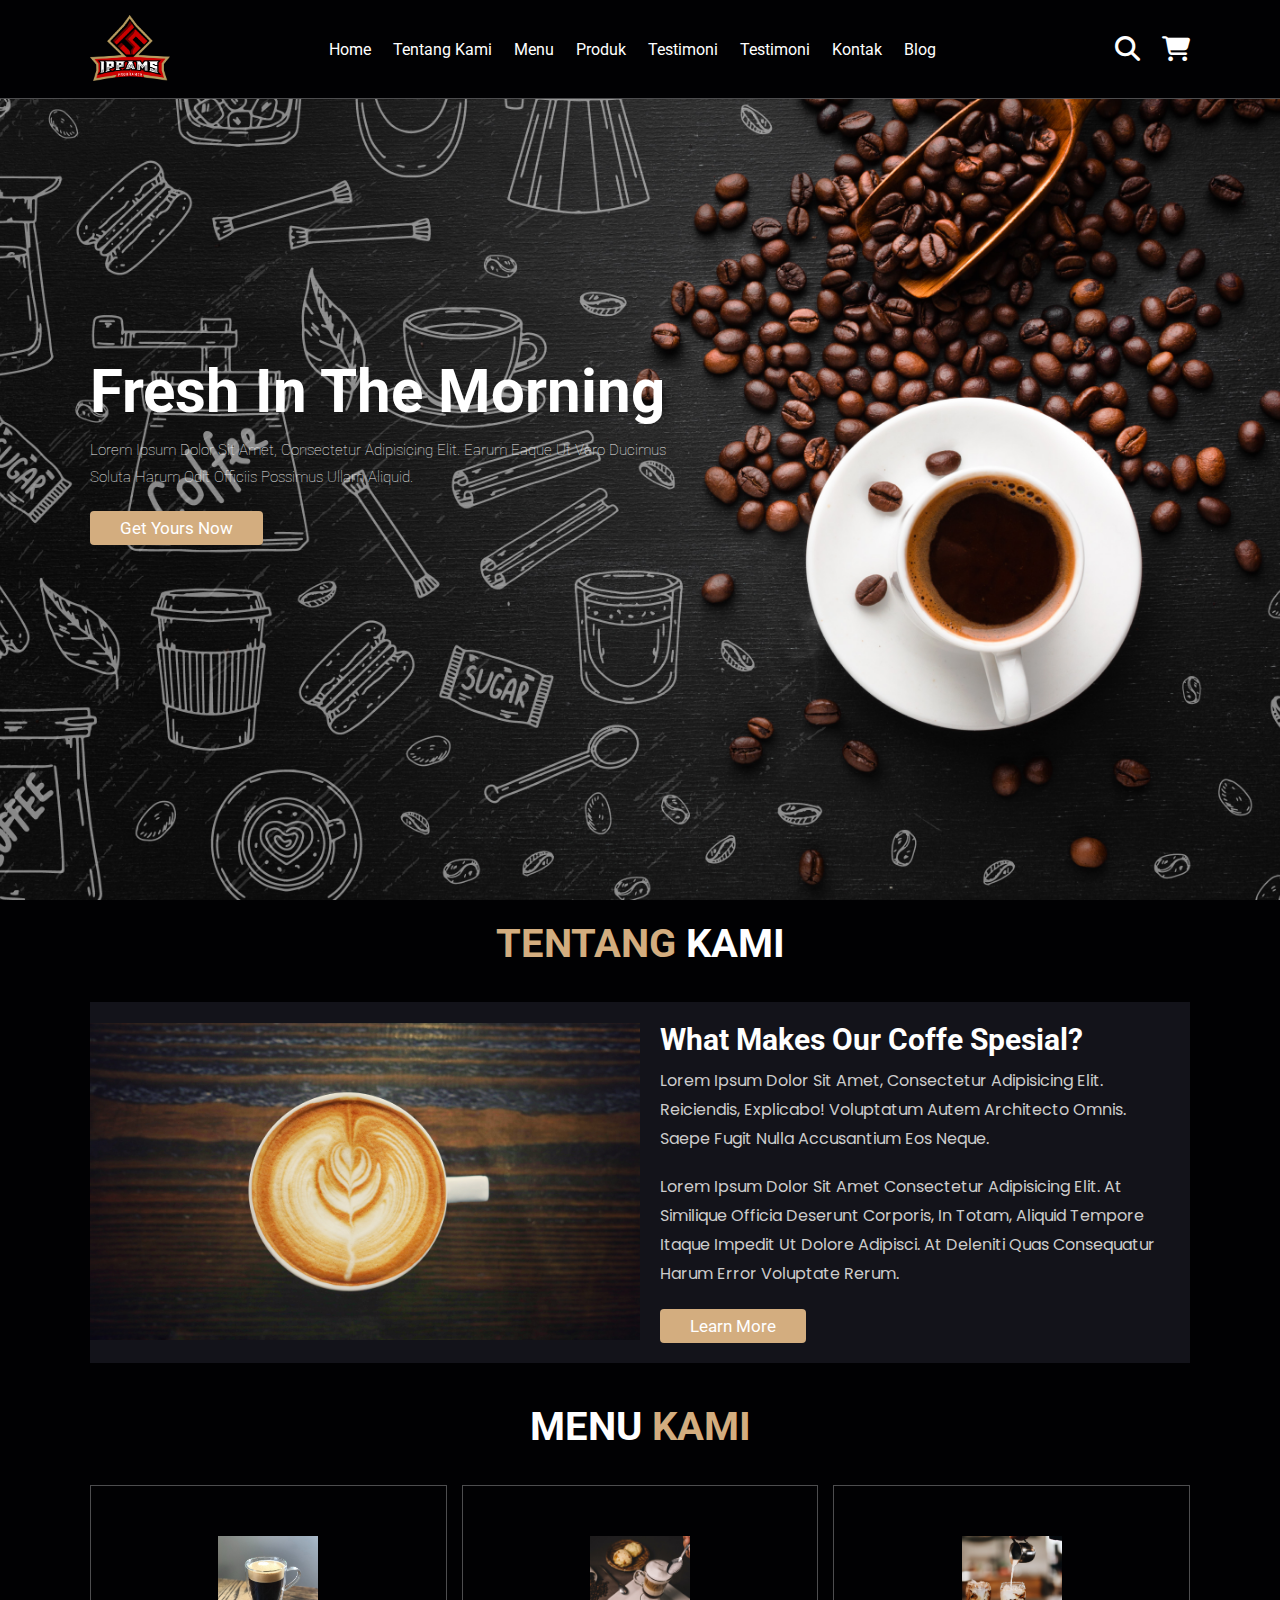
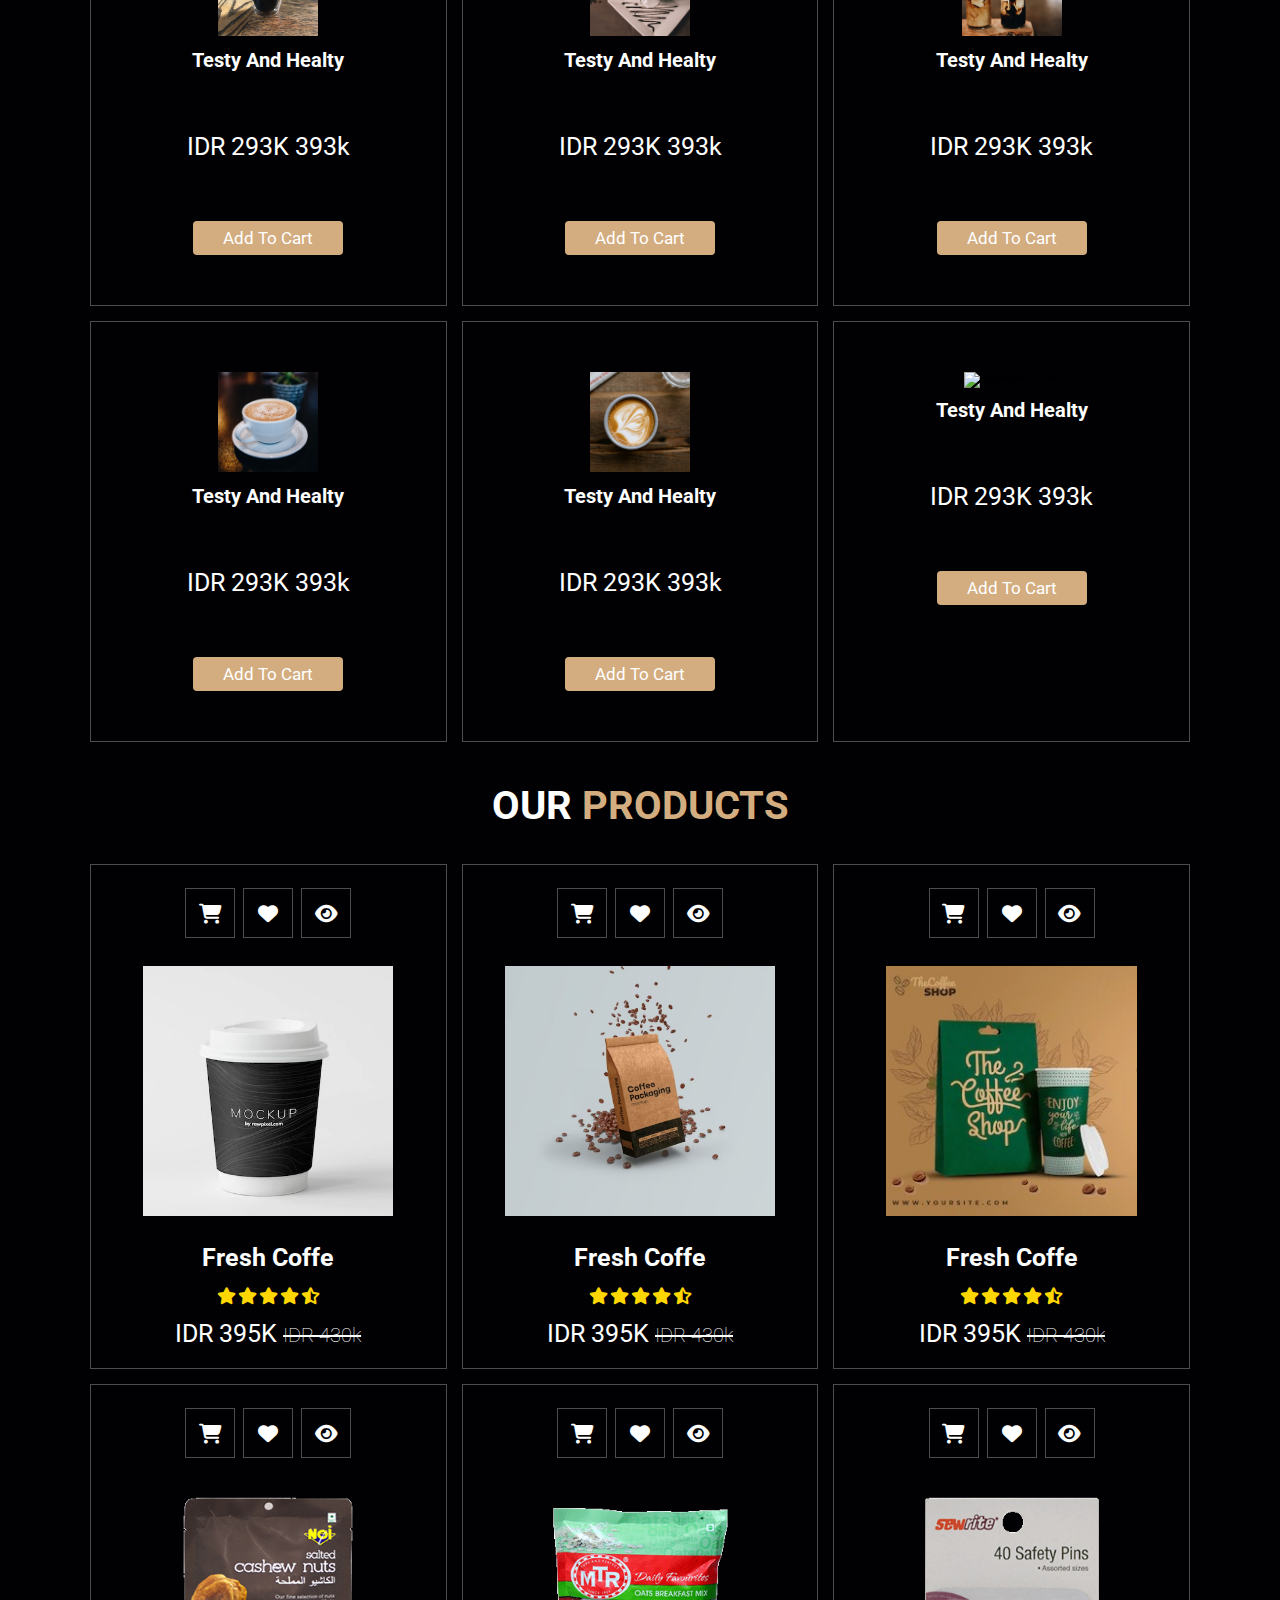
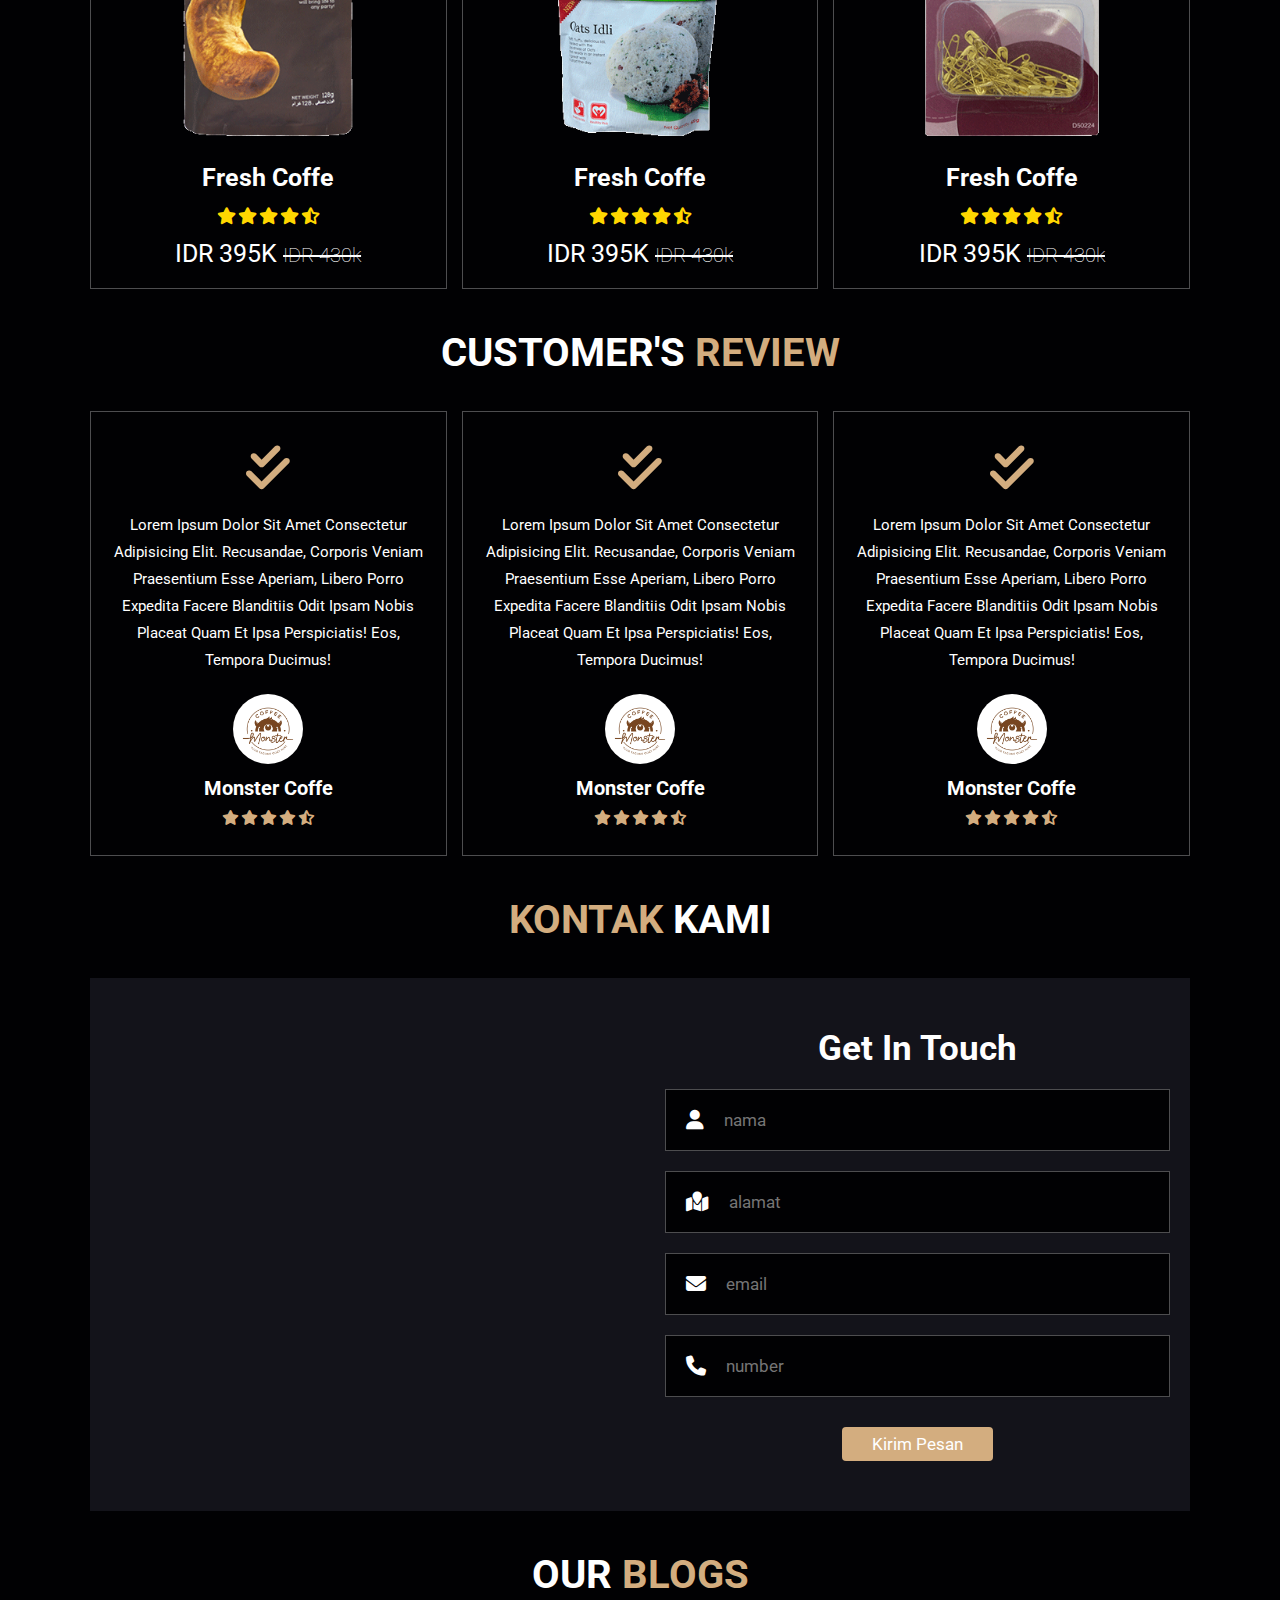
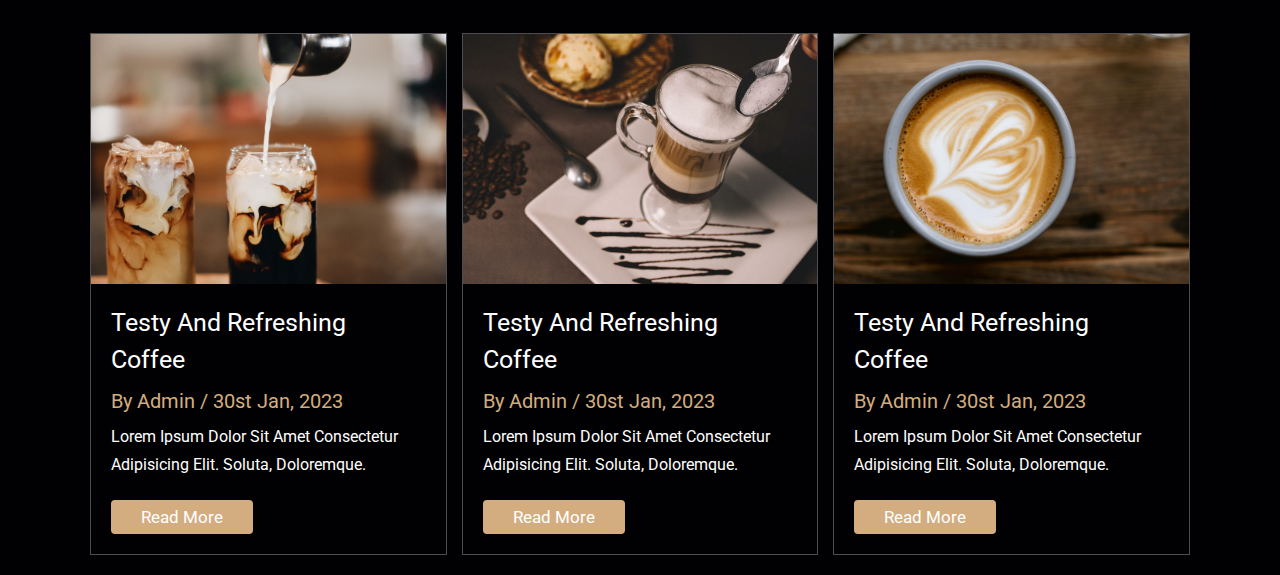
==== commit 37c95e2d: "blogs section" ====
--- a/index.html
+++ b/index.html
@@ -391,7 +391,49 @@
         </div>
     </section>
     <!-- Contact Section End -->
-
+    
+    <!-- Blogs Section Star -->
+    <section class="blogs" id="blogs">
+
+        <h1 class="heading"> our <span>blogs</span></h1>
+        <div class="box-container">
+
+            <div class="box">
+                <div class="image">
+                    <img src="assets/img/menu/cold brew coffee.jpg" alt="">
+                </div>
+                <div class="content">
+                    <a href="#" class="title">testy and refreshing coffee</a>
+                    <span>by admin / 30st jan, 2023</span>
+                    <p>Lorem ipsum dolor sit amet consectetur adipisicing elit. Soluta, doloremque.</p>
+                    <a href="#" class="btn">read more</a>
+                </div>
+            </div>
+            <div class="box">
+                <div class="image">
+                    <img src="assets/img/menu/cappucino.jpg" alt="">
+                </div>
+                <div class="content">
+                    <a href="#" class="title">testy and refreshing coffee</a>
+                    <span>by admin / 30st jan, 2023</span>
+                    <p>Lorem ipsum dolor sit amet consectetur adipisicing elit. Soluta, doloremque.</p>
+                    <a href="#" class="btn">read more</a>
+                </div>
+            </div>
+            <div class="box">
+                <div class="image">
+                    <img src="assets/img/menu/frappé coffe.jpg" alt="">
+                </div>
+                <div class="content">
+                    <a href="#" class="title">testy and refreshing coffee</a>
+                    <span>by admin / 30st jan, 2023</span>
+                    <p>Lorem ipsum dolor sit amet consectetur adipisicing elit. Soluta, doloremque.</p>
+                    <a href="#" class="btn">read more</a>
+                </div>
+            </div>
+        </div>
+    </section>
+    <!-- Blogs Section End -->
 
 
     <!-- My Javascript -->
--- a/assets/css/style.css
+++ b/assets/css/style.css
@@ -475,44 +475,92 @@
 }
 
 
-
-
-
-
-
-
-
-
-
-
-
-
-
-
-
-
-
-
-
-
-
-
-
-
-
-
-
-
-
-
-
-
-
-
-
-
-
-
-
-
-
+.blogs .box-container {
+    display: grid;
+    grid-template-columns: repeat(auto-fit, minmax(30rem, 1fr));
+    gap: 1.5rem;
+}
+
+.blogs .box-container .box {
+    border:var(--border);
+}
+
+
+.blogs .box-container .box .image {
+    height: 25rem;
+    overflow: hidden;
+    width: 100%;
+}
+
+.blogs .box-container .box .image img{
+    height: 100%;
+    object-fit: cover;
+    width: 100%;
+}
+
+.blogs .box-container .box:hover .image img {
+    transform: scale(1.2);
+}
+
+.blogs .box-container .box .content {
+    padding: 2rem;
+}
+
+.blogs .box-container .box .content .title {
+    font-size: 2.5rem;
+    line-height: 1.5;
+    color: #fff;
+}
+.blogs .box-container .box .content .title:hover {
+    color: var(--main-color);
+}
+
+.blogs .box-container .box .content span {
+    color: var(--main-color);
+    display: block;
+    padding-top: 1rem;
+    font-size: 2rem;
+}
+
+.blogs .box-container .box .content p {
+    font-size: 1.6rem;
+    line-height: 1.8;
+    color: #fff;
+    padding: 1rem 0;
+}
+
+
+
+
+
+
+
+
+
+
+
+
+
+
+
+
+
+
+
+
+
+
+
+
+
+
+
+
+
+
+
+
+
+
+
+
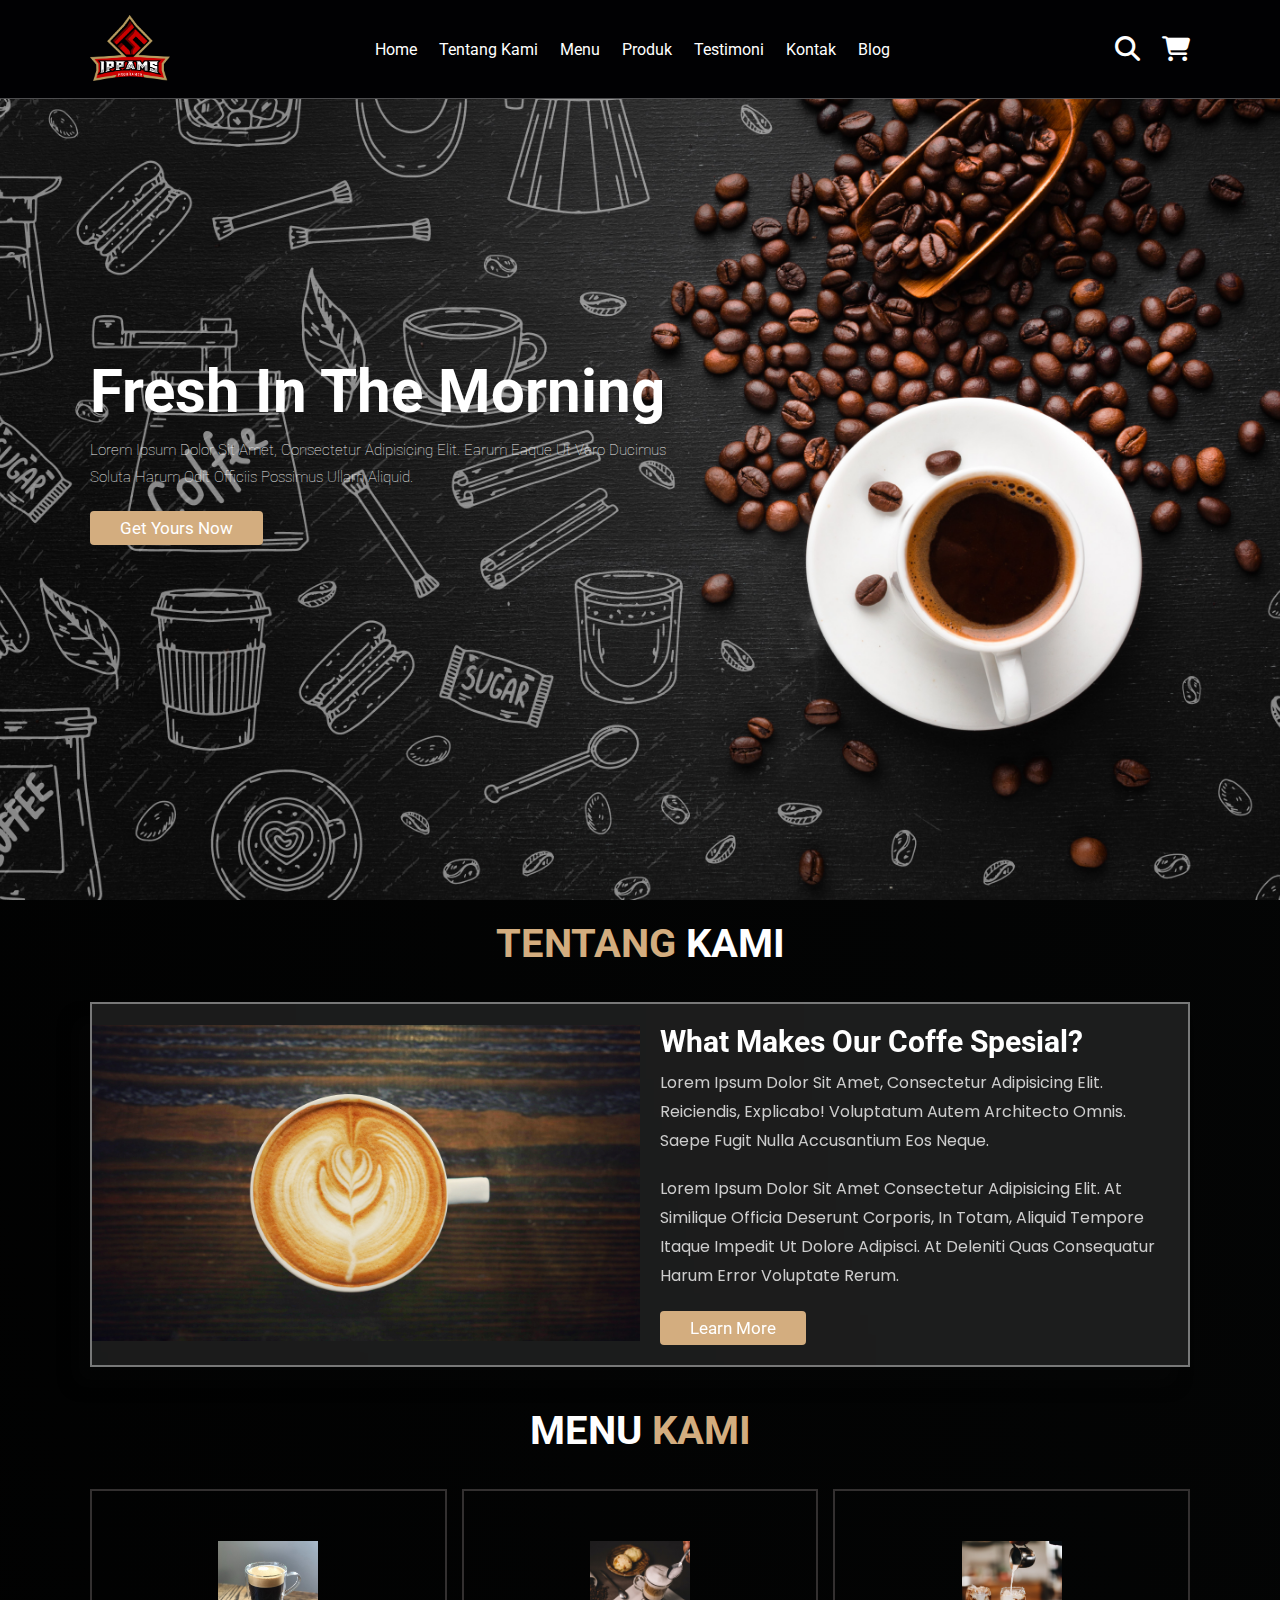
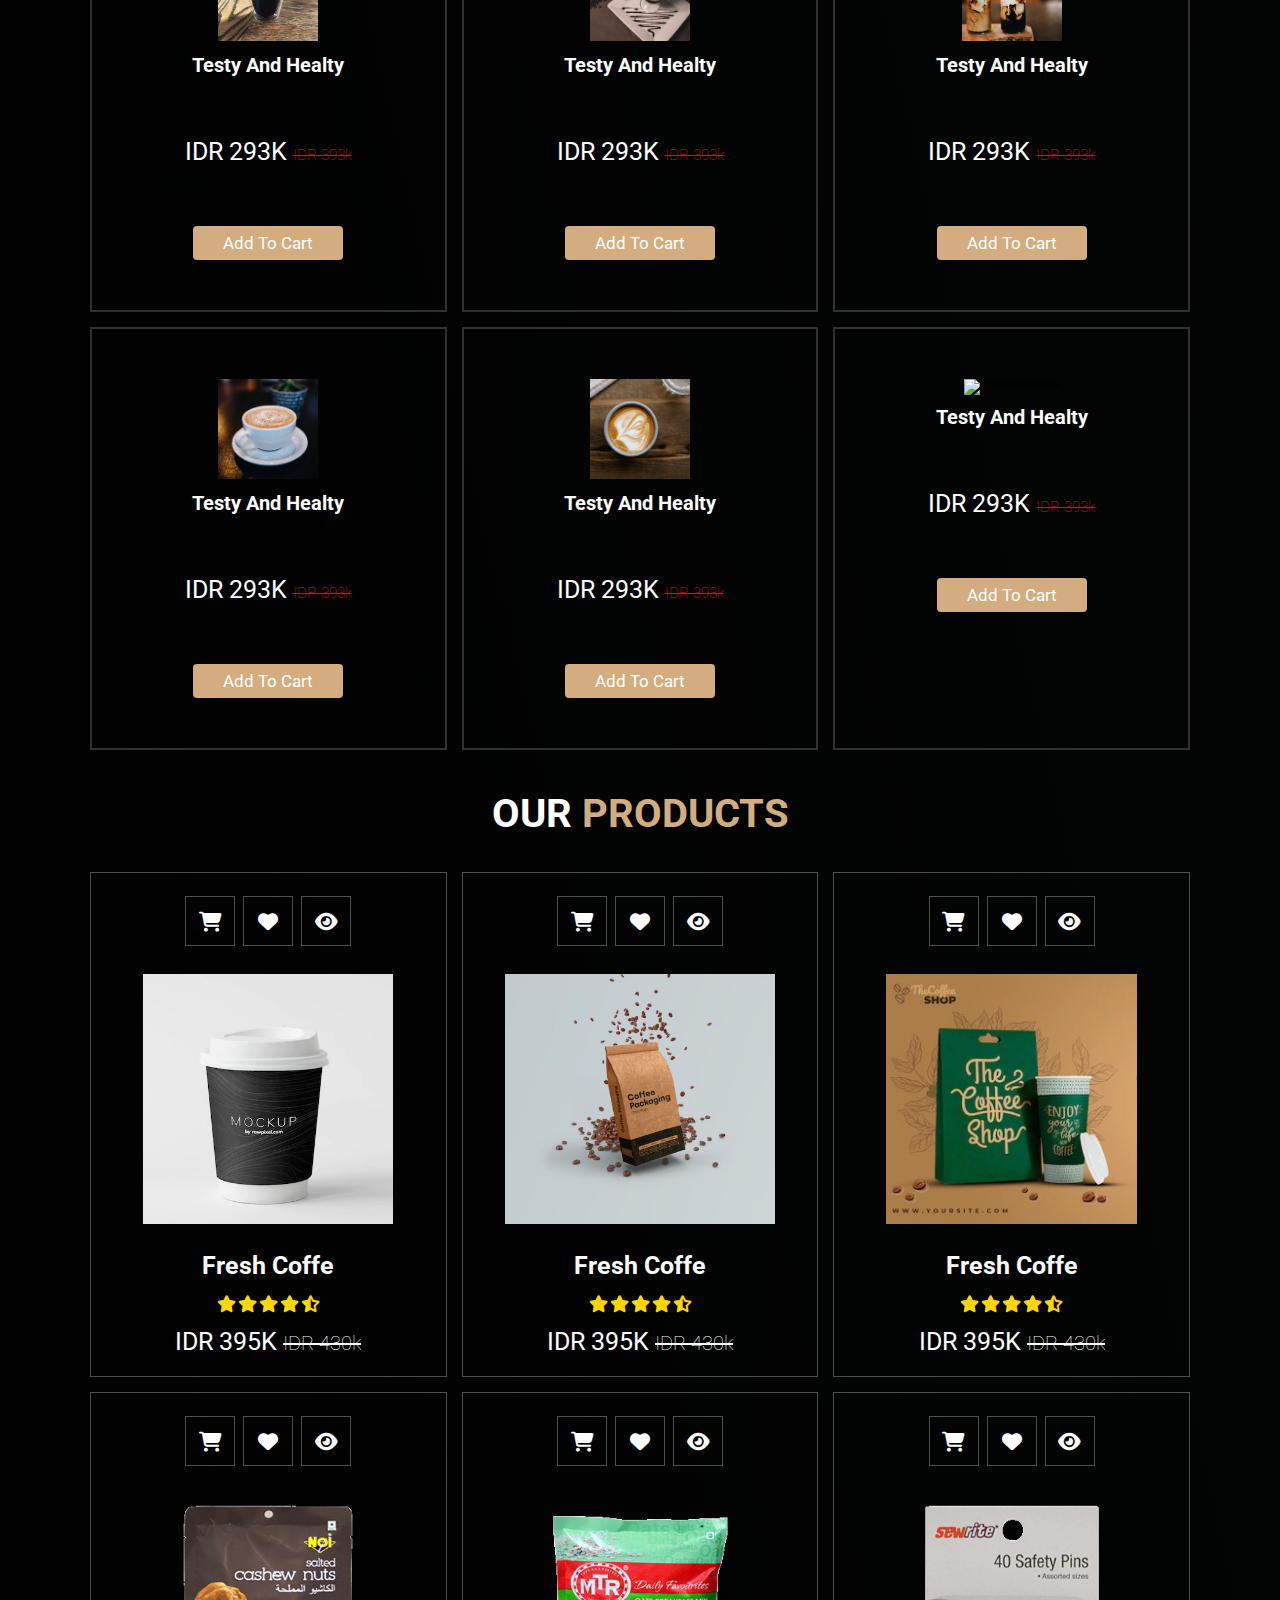
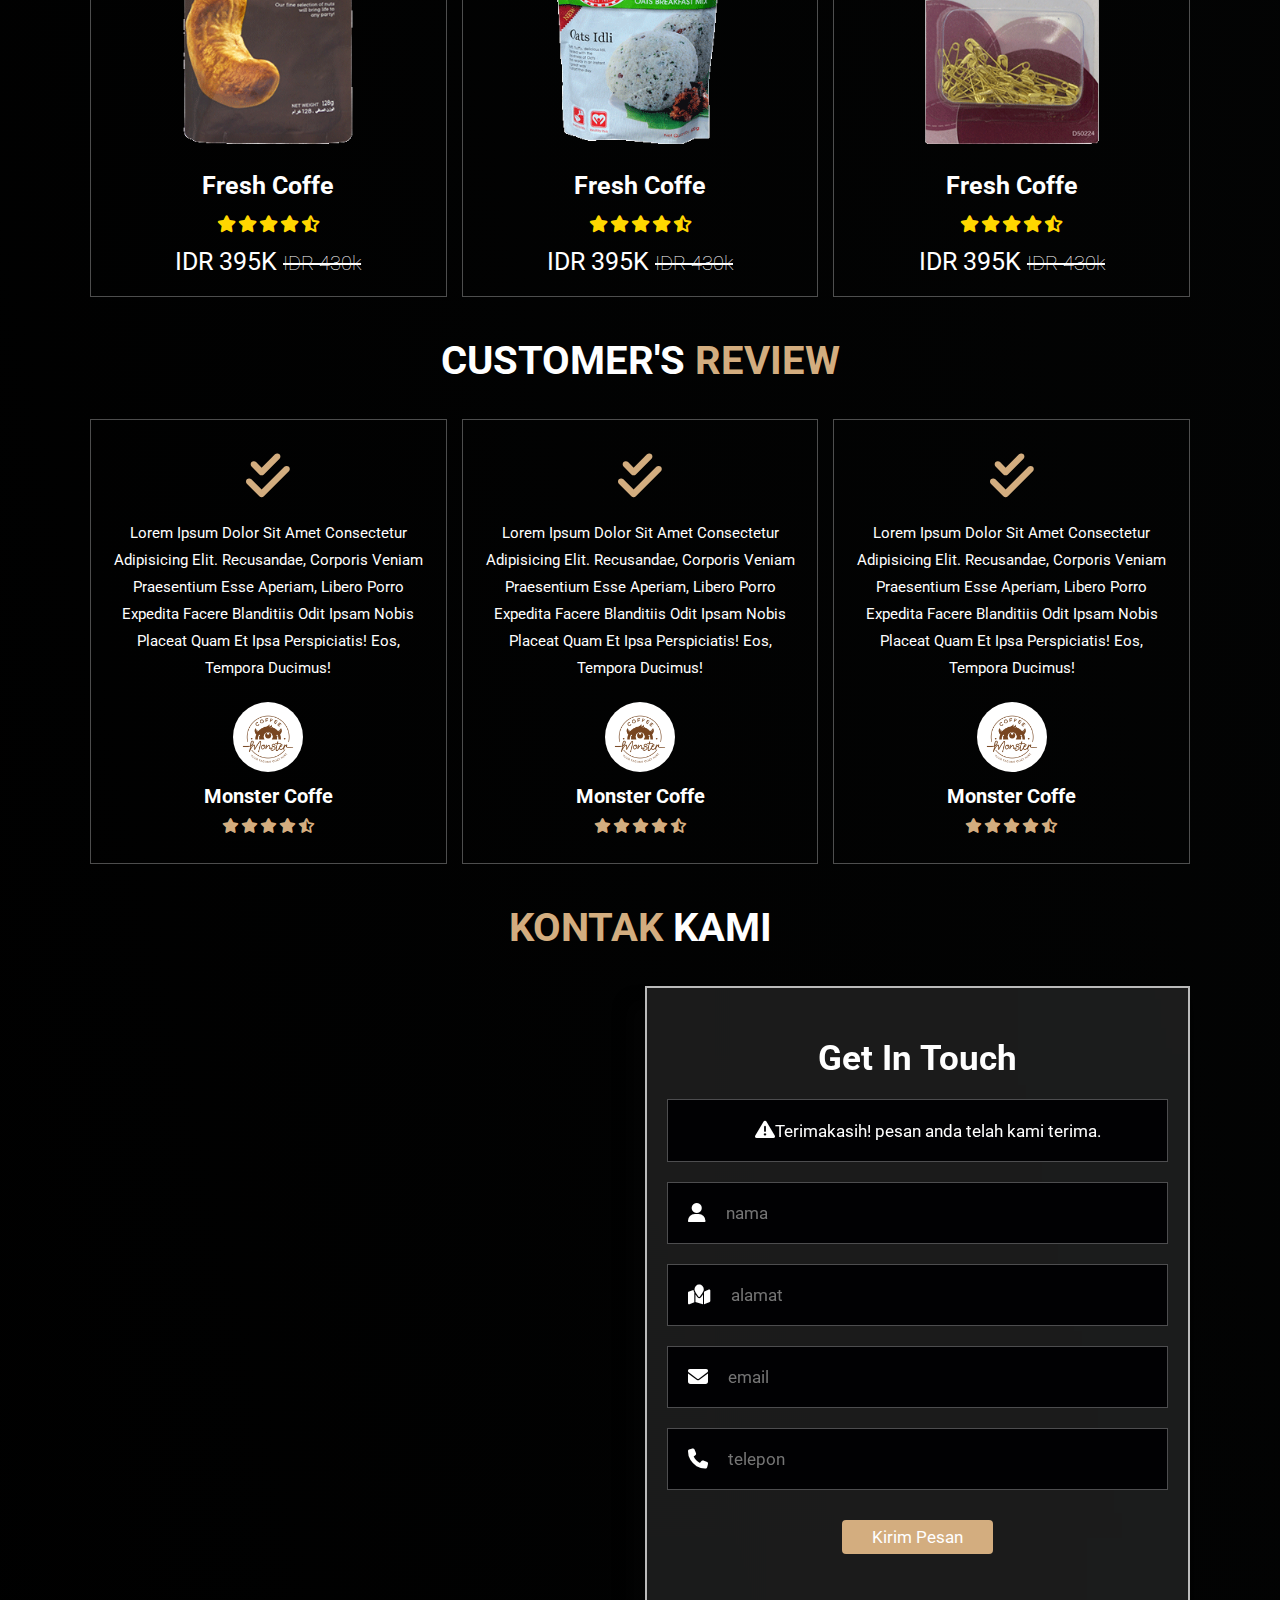
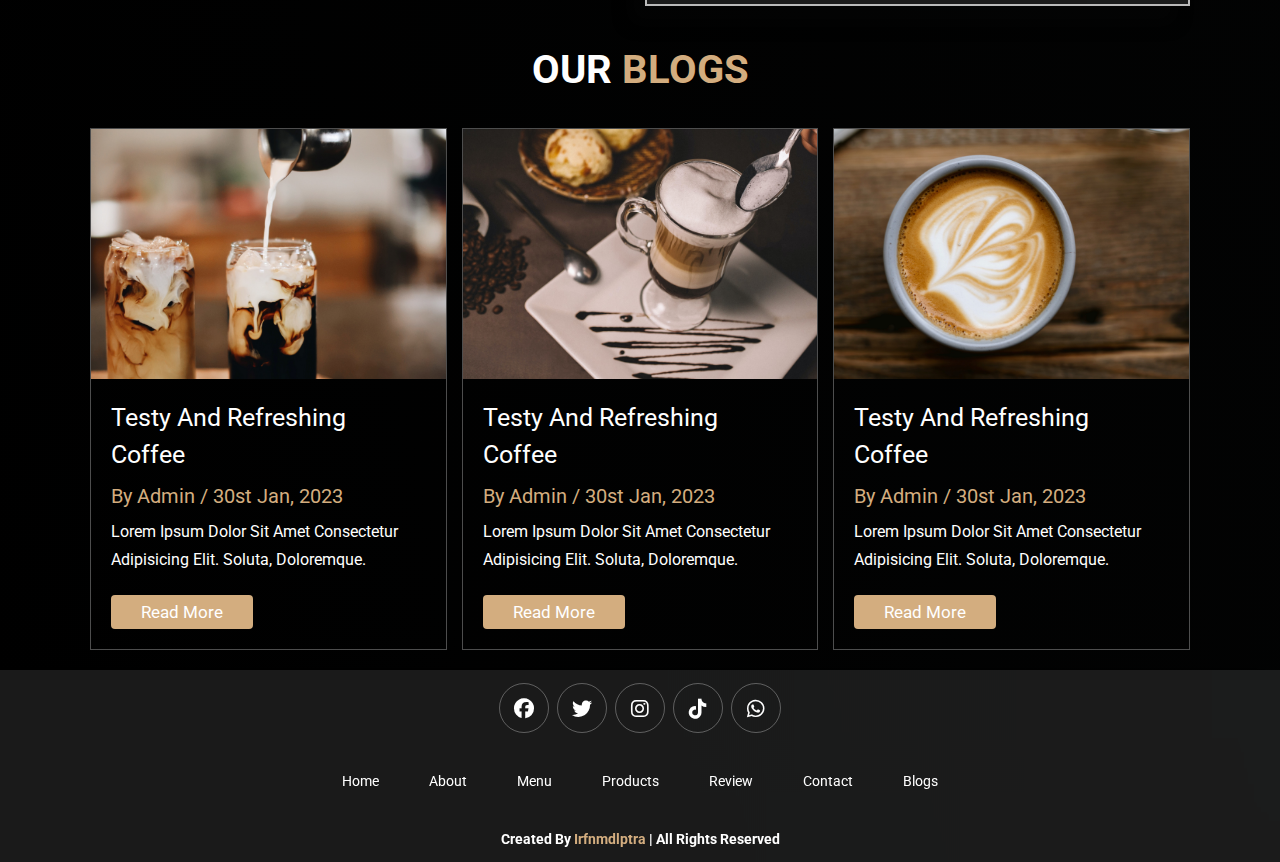
==== commit 53b3b53e: "footer" ====
--- a/index.html
+++ b/index.html
@@ -15,7 +15,7 @@
 
     <!-- My Font Awesome -->
     <link rel="stylesheet" href="https://cdnjs.cloudflare.com/ajax/libs/font-awesome/6.2.1/css/all.min.css" />
-
+  
   </head>
   <body>
     <!-- Header Section Start -->
@@ -28,8 +28,7 @@
             <a href="#home">Home</a>
             <a href="#about">Tentang Kami</a>
             <a href="#menu">Menu</a>
-            <a href="#product">Produk</a>
-            <a href="#review">Testimoni</a>
+            <a href="#products">Produk</a>
             <a href="#review">Testimoni</a>
             <a href="#contact">Kontak</a>
             <a href="#blogs">Blog</a>
@@ -46,7 +45,7 @@
             <label for="search-box" class="fas fa-search"></label>
         </div>
 
-        <div class="cart-items-container">
+        <div class="cart-items-container glass">
             <div class="cart-item">
                 <span class="fas fa-times"></span>
                 <img src="assets/img/menu/americano.jpg" alt="">
@@ -98,15 +97,15 @@
     <!-- Home Section End -->
     
     <!-- About Section Start -->
-    <section class="about" id="about">
-
+    <section class="about " id="about" >
+        
         <h1 class="heading"> <span>tentang</span> kami</h1>
 
-        <div class="row">
+        <div class="row glass " style="border: 2px solid rgba(238, 238, 238, 0.438);">
             <div class="image">
                 <img src="assets/img/tentang-kami.jpg" alt="coffe espresso">
             </div>
-
+            
             <div class="content">
                 <h3>what makes our coffe spesial?</h3>
                 <p>Lorem ipsum dolor sit amet, consectetur adipisicing elit. Reiciendis, explicabo! Voluptatum autem architecto omnis. Saepe fugit nulla accusantium eos neque.</p>
@@ -130,37 +129,37 @@
             <div class="box">
                 <img src="assets/img/menu/americano.jpg" alt="americano coffee">
                 <h3>testy and healty</h3>
-                <div class="price">IDR 293K <span>393k</span></div>
+                <div class="price">IDR 293K <span>IDR 393k</span></div>
                 <a href="" class="btn">add to cart</a>
             </div>
             <div class="box">
                 <img src="assets/img/menu/cappucino.jpg" alt="americano coffee">
                 <h3>testy and healty</h3>
-                <div class="price">IDR 293K <span>393k</span></div>
+                <div class="price">IDR 293K <span>IDR 393k</span></div>
                 <a href="" class="btn">add to cart</a>
             </div>
             <div class="box">
                 <img src="assets/img/menu/cold brew coffee.jpg" alt="americano coffee">
                 <h3>testy and healty</h3>
-                <div class="price">IDR 293K <span>393k</span></div>
+                <div class="price">IDR 293K <span>IDR 393k</span></div>
                 <a href="" class="btn">add to cart</a>
             </div>
             <div class="box">
                 <img src="assets/img/menu//espresso coffe.jpg" alt="americano coffee">
                 <h3>testy and healty</h3>
-                <div class="price">IDR 293K <span>393k</span></div>
+                <div class="price">IDR 293K <span>IDR 393k</span></div>
                 <a href="" class="btn">add to cart</a>
             </div>
             <div class="box">
                 <img src="assets/img/menu/frappé coffe.jpg" alt="americano coffee">
                 <h3>testy and healty</h3>
-                <div class="price">IDR 293K <span>393k</span></div>
+                <div class="price">IDR 293K <span>IDR 393k</span></div>
                 <a href="" class="btn">add to cart</a>
             </div>
             <div class="box">
                 <img src="assets/img/menu/latte coffe.jpg" alt="americano coffee">
                 <h3>testy and healty</h3>
-                <div class="price">IDR 293K <span>393k</span></div>
+                <div class="price">IDR 293K <span>IDR 393k</span></div>
                 <a href="" class="btn">add to cart</a>
             </div>
         </div>
@@ -367,25 +366,29 @@
 
             <iframe class="map" src="https://www.google.com/maps/embed?pb=!1m18!1m12!1m3!1d7943.855866928117!2d120.279616939738!3d-5.427918918531677!2m3!1f0!2f0!3f0!3m2!1i1024!2i768!4f13.1!3m3!1m2!1s0x2dbc048b7e215f9f%3A0xe6289efdc799b627!2sLapangan%20Sepak%20Bola%20Allu!5e0!3m2!1sid!2sid!4v1675058168647!5m2!1sid!2sid" allowfullscreen="" loading="lazy" referrerpolicy="no-referrer-when-downgrade"></iframe>
 
-            <form name="cofshop-form" action="">
+            <form name="cofshop-form" action="" class="glass">
                 <h3>get in touch</h3>
+                <div class="my-alert ">
+                    <button type="submit"><span class="fas fa-warning"></span>Terimakasih! pesan anda telah kami terima.</button>
+                </div>
                 <div class="inputBox">
                     <span class="fas fa-user"></span>
-                    <input type="text" placeholder="nama">
+                    <input type="text" required title="Anda harus mengisi kontak form!" name="nama" placeholder="nama">
                 </div>
                 <div class="inputBox">
                     <span class="fas fa-map-location"></span>
-                    <input type="text" placeholder="alamat">
+                    <input type="text" required title="Anda harus mengisi kontak form!" name="alamat" placeholder="alamat">
                 </div>
                 <div class="inputBox">
                     <span class="fas fa-envelope"></span>
-                    <input type="email" placeholder="email">
+                    <input type="email" required title="Anda harus mengisi kontak form!" name="email" placeholder="email">
                 </div>
                 <div class="inputBox">
                     <span class="fas fa-phone"></span>
-                    <input type="number" placeholder="number">
-                </div>
-                <button type="submit" class="btn" value="">kirim pesan</button>
+                    <input type="number" required pattern="^(\+62|08)[0-9]{8,12}$" title="Isi dulu ces" name="telepon" placeholder="telepon">
+                </div>
+                <button type="submit" class="btn btn-kirim" value="">kirim pesan</button>
+                <button type="submit" class="btn btn-loading none" value="">loading</button>
             </form>
             
         </div>
@@ -434,7 +437,31 @@
         </div>
     </section>
     <!-- Blogs Section End -->
-
+    
+    <!-- Footer Section Start -->
+    <footer class="glass" style="border: none;">
+
+        <div class="share">
+            <a href="" class="fab fa-facebook"></a>
+            <a href="" class="fab fa-twitter"></a>
+            <a href="" class="fab fa-instagram"></a>
+            <a href="" class="fab fa-tiktok"></a>
+            <a href="" class="fab fa-whatsapp"></a>
+        </div>
+
+        <div class="links">
+            <a href="#home">Home</a>
+            <a href="#about">about</a>
+            <a href="#menu">menu</a>
+            <a href="#products">Products</a>
+            <a href="#review">review</a>
+            <a href="#contact">contact</a>
+            <a href="#blogs">blogs</a>
+        </div>
+
+        <div class="credit">created by <span>irfnmdlptra</span> | all rights reserved</div>
+    </footer>
+    <!-- Footer Section End -->
 
     <!-- My Javascript -->
     <script src="assets/js/script.js"></script>
--- a/assets/css/style.css
+++ b/assets/css/style.css
@@ -5,6 +5,14 @@
     --black:#13131a;
     --bg:#010103;
     --border:.1rem solid rgba(255,255,255,.3);
+
+}
+
+.glass {
+    background: rgba(255, 255, 255, 0.1);
+    border: 2px solid rgba(255, 255, 255, 0.7);
+    backdrop-filter: blur(25px);
+    box-shadow: -15px 17px 17px rgba(10, 10, 10, 0.25);
 }
 
 * {
@@ -39,7 +47,8 @@
 }
 
 body {
-    background: var(--bg);
+    background: linear-gradient(to right top, #000000, #040505);
+    
 }
 
 section {
@@ -125,14 +134,17 @@
 .header .search-form {
     position: absolute;
     top: 115%; right: 7%;
-    background: #fff;
     width: 50rem; height: 5rem;
     display: flex;
     align-items: center;
     transform: scaleY(0);
     transform-origin: top;
-    
-    box-shadow: 3px 3px 3px rgba(126, 104, 104, 0.4);
+    background: rgba(255, 255, 255, 0.1);
+    border-radius: 50px;
+    border: 2px solid rgba(255, 255, 255, 0.7);
+    backdrop-filter: blur(25px);
+    box-shadow: -15px 17px 17px rgba(10, 10, 10, 0.25);
+    transition: 0.5s;
     
 }
 
@@ -144,18 +156,18 @@
 .header .search-form input {
     height: 100%; width: 100%;
     font-size: 1.6rem;
-    text-shadow: 2px 2px 2px rgba(0, 0, 0, 0.3);
-    color: var(--black);
+    text-shadow: 2px 2px 2px rgba(1, 1, 1, 0.3);
+    color: white;
     padding: 1rem;
     text-transform: none;
-    
+    background: none;
 }
 
 .header .search-form label {
     cursor: pointer;
     font-size: 2.2rem;
     margin-right: 1.5rem;
-    color: var(--black);
+    color: #fff;
     text-shadow: 2px 2px 3px rgba(0, 0, 0, 0.5);
 }
 
@@ -167,10 +179,6 @@
     position: absolute;
     top: 100%; right: -100%;
     height: calc(100vh - 9.5rem); width: 35rem;
-    /* background: rgba(255, 255, 255, 0.274); */
-    background-color: rgba(255, 255, 255, 0.8);
-    background-image: linear-gradient(rgba(255, 255, 255, 0.2), rgba(255, 255, 255, 0.2));
-    box-shadow: 0px 10px 20px rgba(0, 0, 0, 0.3);
     transition: all 0.3s ease;
     padding: 0 1.5rem;
     transition: 2s;
@@ -193,7 +201,7 @@
     top: 1rem; right: 1rem;
     font-size: 2rem;
     cursor: pointer;
-    color: var(--black);
+    color: aqua;
 }
 
 .header .cart-items-container .cart-item .fa-times:hover {
@@ -206,8 +214,9 @@
 
 .header .cart-items-container .cart-item h3 {
     font-size: 2rem;
-    color: var(--black);
+    color: #eee;
     padding-bottom: .5rem;
+    text-shadow: 3px 2px 3px rgba(1, 1, 1, 0.3);
 }
 
 .header .cart-items-container .cart-item .price {
@@ -250,7 +259,6 @@
 .about .row {
     display: flex;
     align-items: center;
-    background:var(--black) ;
     flex-wrap: wrap;
 }
 
@@ -289,7 +297,7 @@
 .menu .box-container .box {
     padding: 5rem;
     text-align: center;
-    border: var(--border);
+    border: 2px solid rgb(51, 48, 48);
 }
 
 .menu .box-container .box img {
@@ -308,20 +316,24 @@
     padding: 5rem 0;
 }
 
-.menu .box-container .box .span {
-    color: #fff;
+.menu .box-container .box .price span {
+    color: rgb(255, 1, 1);
     font-size: 1.5rem;
     text-decoration: line-through;
     font-weight: lighter;
+    
 }
 
 .menu .box-container .box:hover {
-    background-color: #fff;
-}
-
-.menu .box-container .box:hover > *{
+     background: rgba(255, 255, 255, 0.1);
+    border: 2px solid rgba(255, 255, 255, 0.7);
+    backdrop-filter: blur(25px);
+    box-shadow: -15px 17px 17px rgba(10, 10, 10, 0.25);
+}
+
+/* .menu .box-container .box:hover > *{
     color: var(--black);
-}
+} */
 
 .products .box-container {
     display: grid;
@@ -427,7 +439,6 @@
 
 .contact .row {
     display: flex;
-    background: var(--black);
     flex-wrap: wrap;
     gap:1rem
 }
@@ -450,7 +461,7 @@
     color: #fff;
 }
 
-.contact .row form .inputBox {
+.contact .row form .inputBox,form .my-alert {
     display: flex;
     align-items: center;
     margin-top: 2rem;
@@ -459,13 +470,13 @@
     border: var(--border);
 }
 
-.contact .row form .inputBox span {
+.contact .row form .inputBox span, form .my-alert button span {
     color: #fff;
     font-size: 2rem;
     padding-left: 2rem;
 }
 
-.contact .row form .inputBox input {
+.contact .row form .inputBox input, form .my-alert button {
     width: 100%;
     padding:2rem;
     font-size: 1.7rem;
@@ -529,38 +540,91 @@
     padding: 1rem 0;
 }
 
-
-
-
-
-
-
-
-
-
-
-
-
-
-
-
-
-
-
-
-
-
-
-
-
-
-
-
-
-
-
-
-
-
-
-
+footer {
+    border: none;
+    text-align: center;
+    font-family: 'poppins';
+}
+
+footer .share  {
+padding: 1rem 0;
+}
+
+footer .share a {
+    height: 5rem;
+    width: 5rem;
+    line-height: 5rem;
+    font-size: 2rem;
+    color: #fff;
+    border: var(--border);
+    border-radius: 50%;
+    margin: .3rem;
+}
+
+footer .share a:hover {
+    background: var(--main-color);
+}
+
+footer  .links {
+    display: flex;
+    justify-content: center;
+    flex-wrap: wrap;
+    padding: 2rem 0;
+    gap: 1rem;
+    font-size: 1.6rem;
+}
+
+footer .links a {
+    padding: .7rem 2rem;
+    color: #fff;
+    font-size: 1.4rem;
+}
+
+footer .links a:hover {
+    color: var(--main-color);
+}
+
+footer .credit {
+    font-size: 2rem;
+    color: #fff;
+    font-weight: lighter;
+    padding: 1.5rem;
+    font-size: 1.4rem;
+    font-weight: bold;
+}
+
+footer .credit span {
+    color: var(--main-color);
+}
+
+
+
+
+
+
+
+
+
+
+
+
+
+
+
+
+
+
+
+
+
+
+
+
+
+
+
+
+
+
+
+
--- a/assets/css/grid.css
+++ b/assets/css/grid.css
@@ -23,13 +23,15 @@
     .header .navbar {
         position: absolute;
         top: 100%; right: -100%;
-        background-color: rgba(255, 255, 255, 0.822);
-        background-image: linear-gradient(rgba(255, 255, 255, 0.2), rgba(255, 255, 255, 0.2));
-        box-shadow: 0px 10px 20px rgba(0, 0, 0, 0.3);
+        background: rgba(255, 255, 255, 0.1);
+        border-radius: 8px;
+        border: 2px solid rgba(255, 255, 255, 0.7);
+        backdrop-filter: blur(25px);
+        box-shadow: -15px 17px 17px rgba(10, 10, 10, 0.25);
         transition: all 0.3s ease;
         width: 30rem;
         height: calc(100vh - 9.5rem);
-        color: var(--bg);
+        color: white;
         transition: 2s ;
     }
 
@@ -38,7 +40,7 @@
     }
 
     .header .navbar a {
-        color: var(--black);
+        color: #eee;
         display: block;
         margin: 1.5rem; padding: .5rem;
         font-size: 2rem;
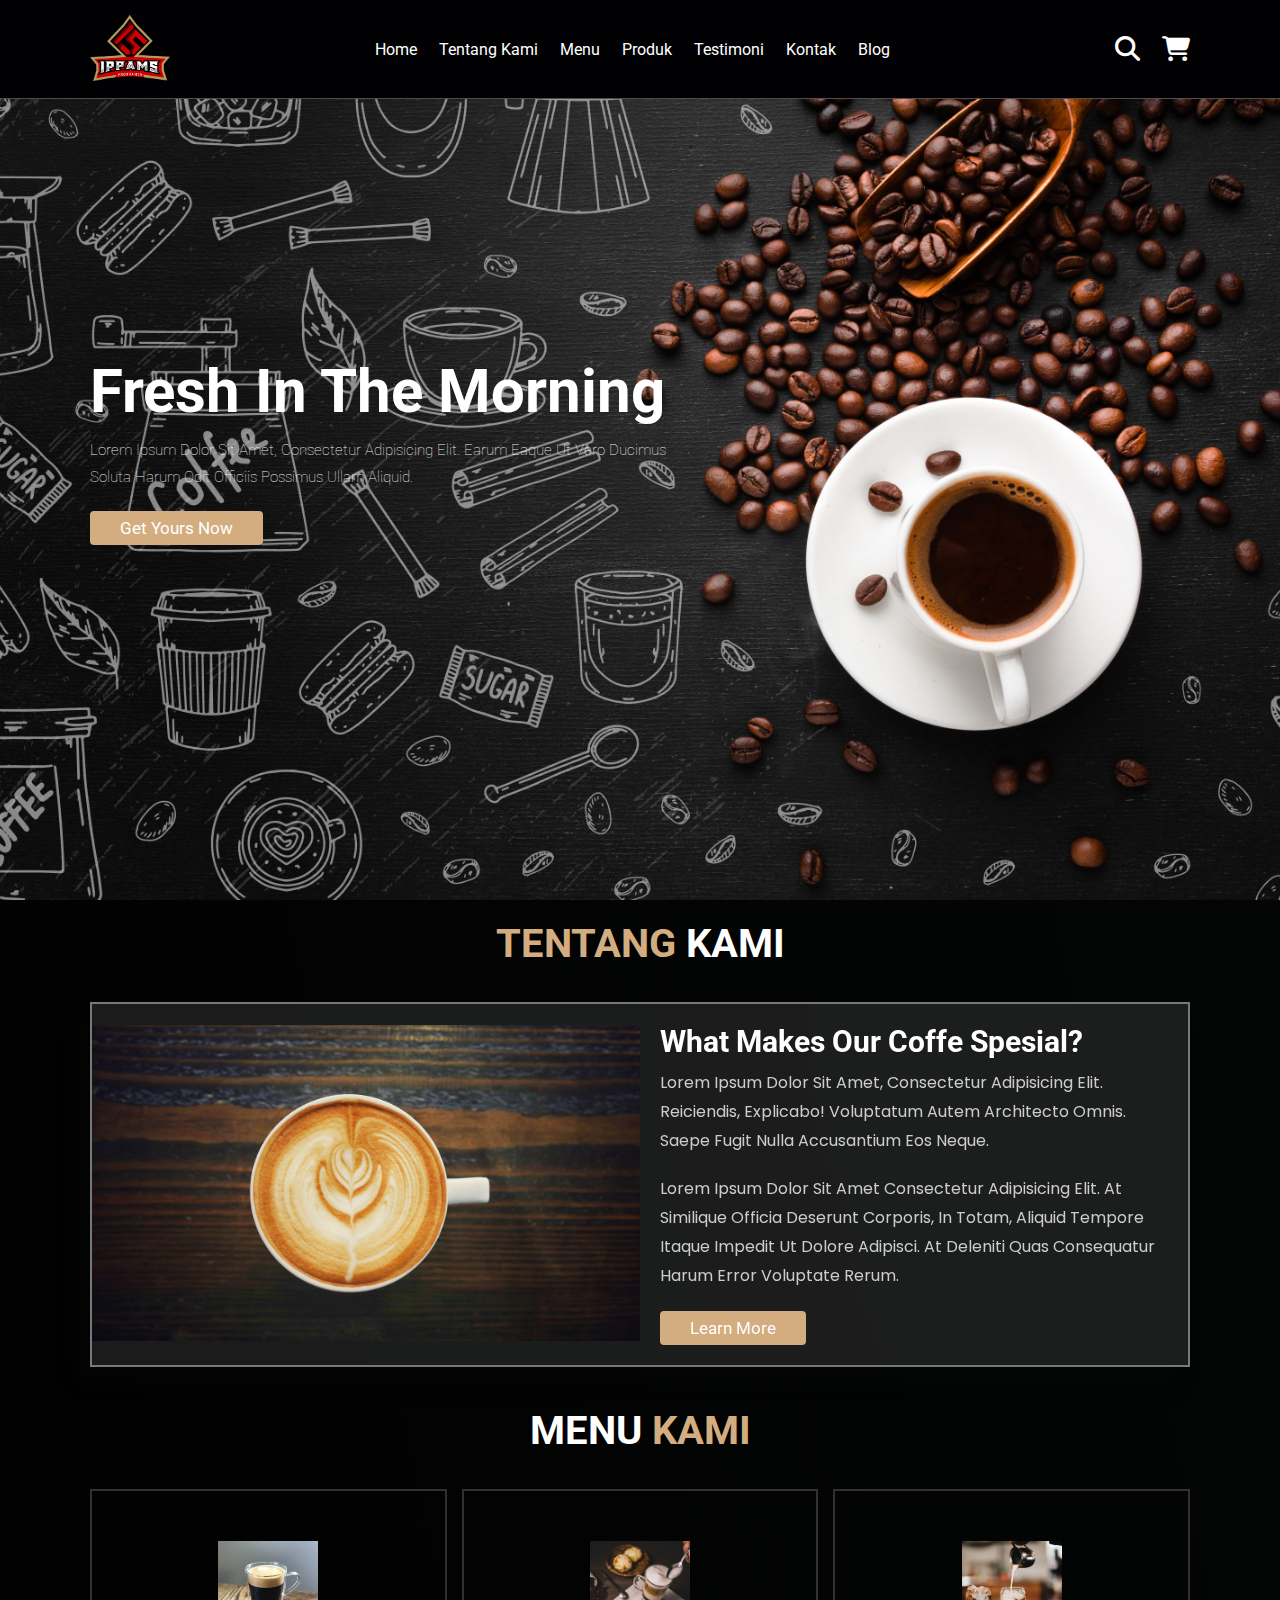
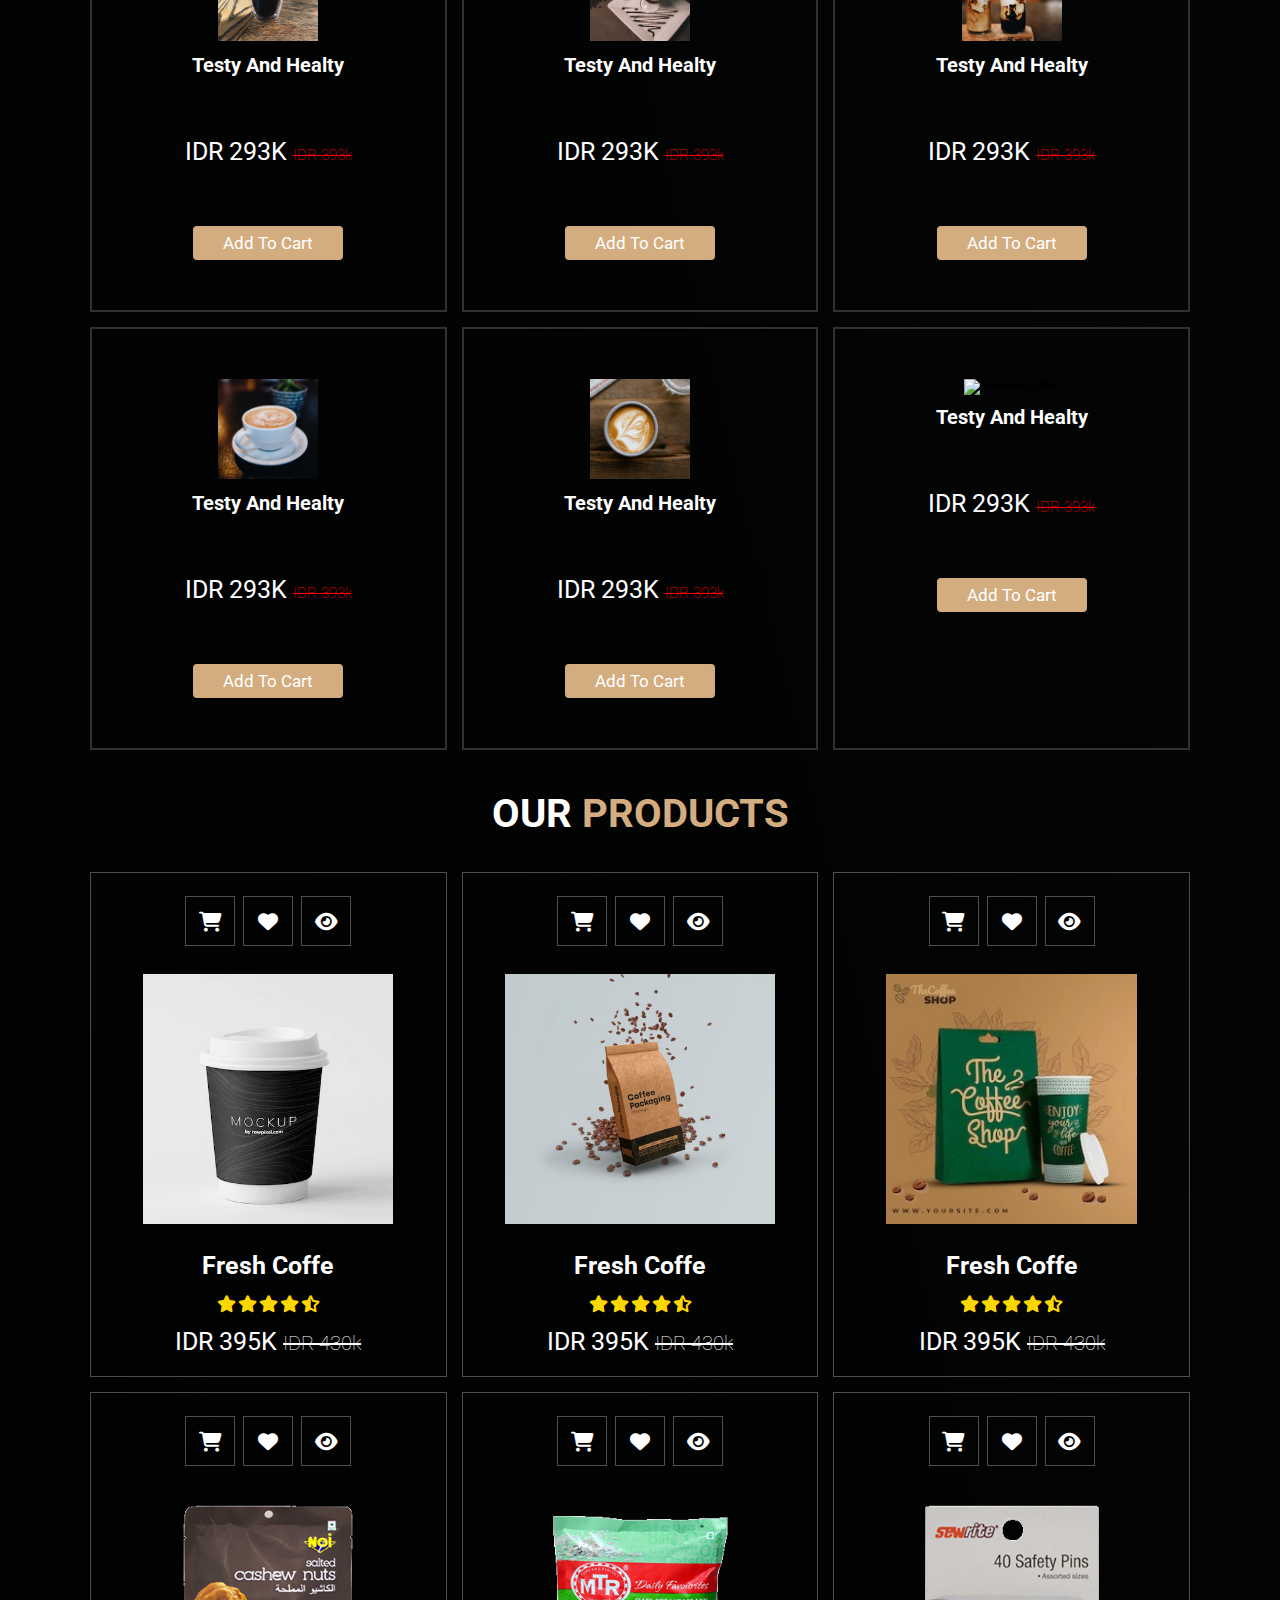
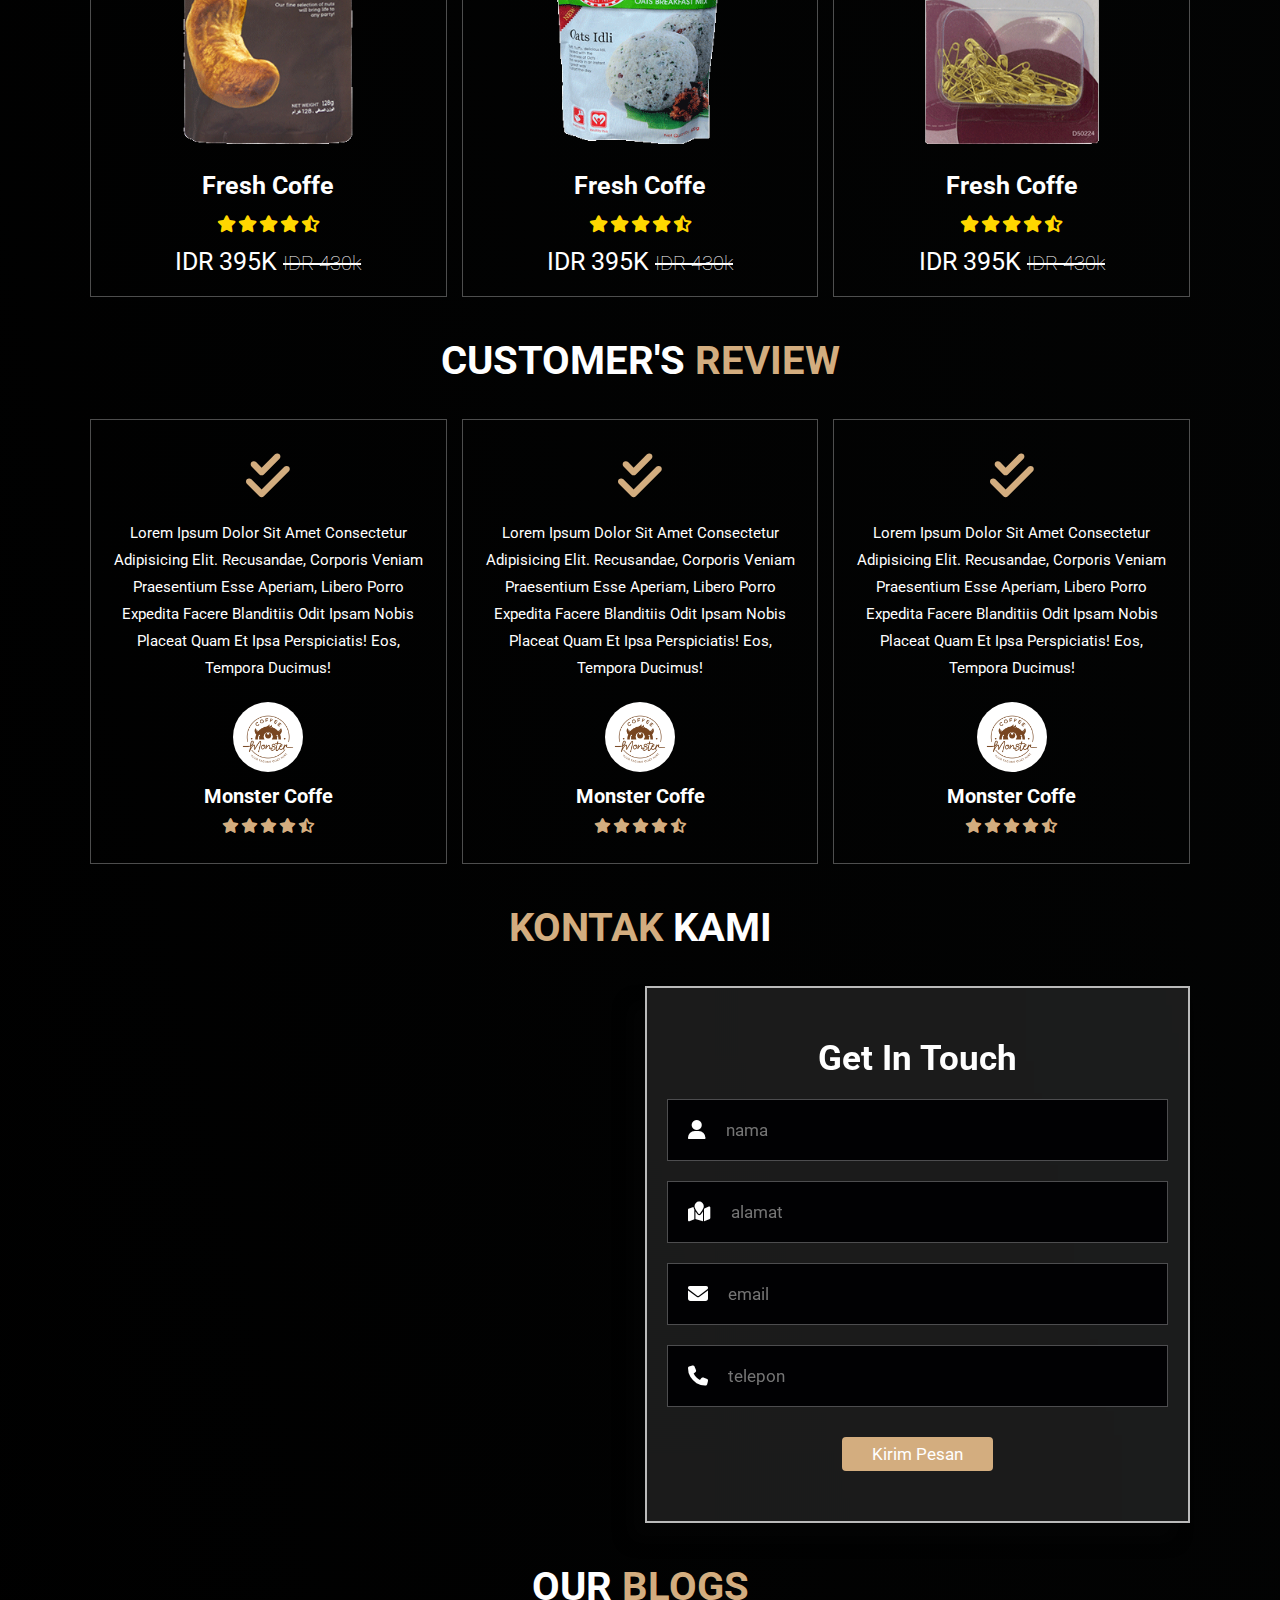
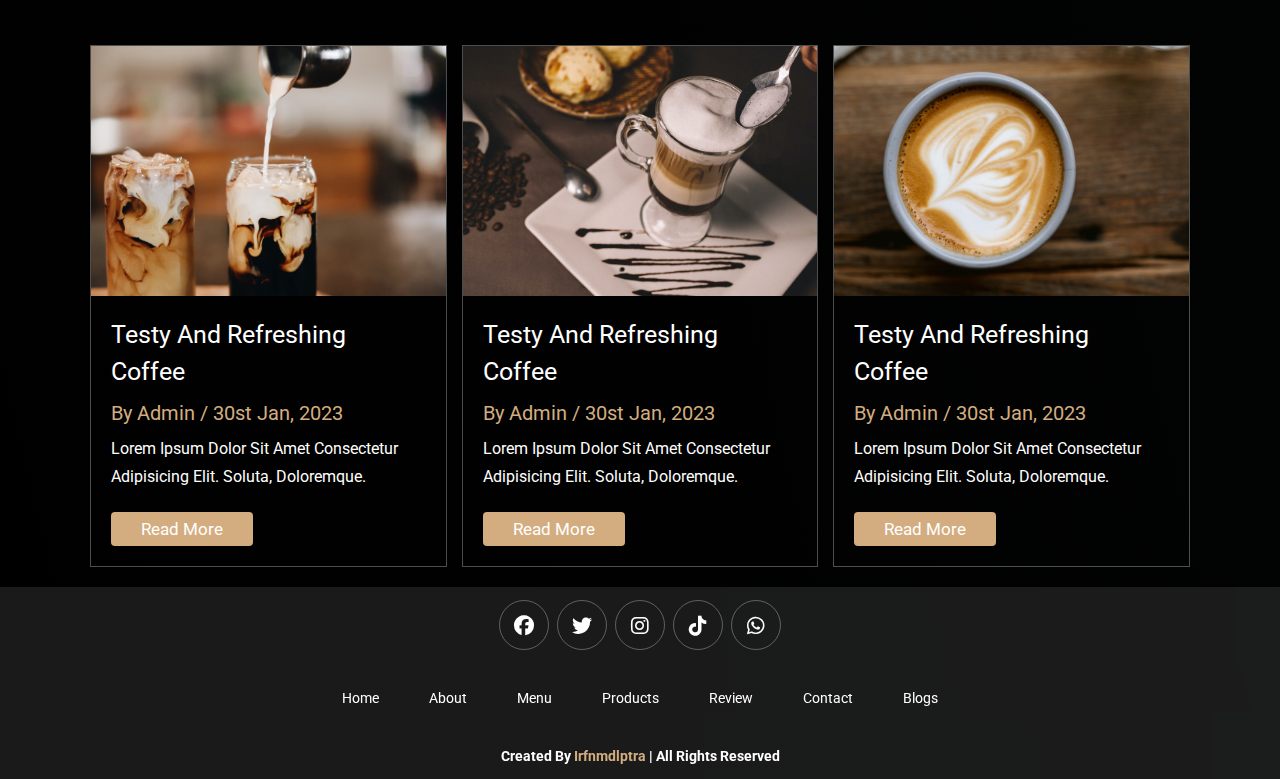
==== commit 150aadc4: "finishing" ====
--- a/index.html
+++ b/index.html
@@ -368,7 +368,7 @@
 
             <form name="cofshop-form" action="" class="glass">
                 <h3>get in touch</h3>
-                <div class="my-alert ">
+                <div class="my-alert none">
                     <button type="submit"><span class="fas fa-warning"></span>Terimakasih! pesan anda telah kami terima.</button>
                 </div>
                 <div class="inputBox">
--- a/assets/css/style.css
+++ b/assets/css/style.css
@@ -461,7 +461,7 @@
     color: #fff;
 }
 
-.contact .row form .inputBox,form .my-alert {
+.contact .row form .inputBox {
     display: flex;
     align-items: center;
     margin-top: 2rem;
@@ -469,14 +469,27 @@
     background: var(--bg);
     border: var(--border);
 }
-
-.contact .row form .inputBox span, form .my-alert button span {
+.contact .row form .my-alert button{
+    width: 100%;
+    background: none;
+    padding: 2rem;
+    color: aquamarine;
+    display: inline-block;
+    margin-top: 2rem;
+    background: var(--bg);
+    border: var(--border);
+    font-weight: bold;
+    font-size: 1.7rem;
+}
+
+
+.contact .row form .inputBox span {
     color: #fff;
     font-size: 2rem;
     padding-left: 2rem;
 }
 
-.contact .row form .inputBox input, form .my-alert button {
+.contact .row form .inputBox input{
     width: 100%;
     padding:2rem;
     font-size: 1.7rem;
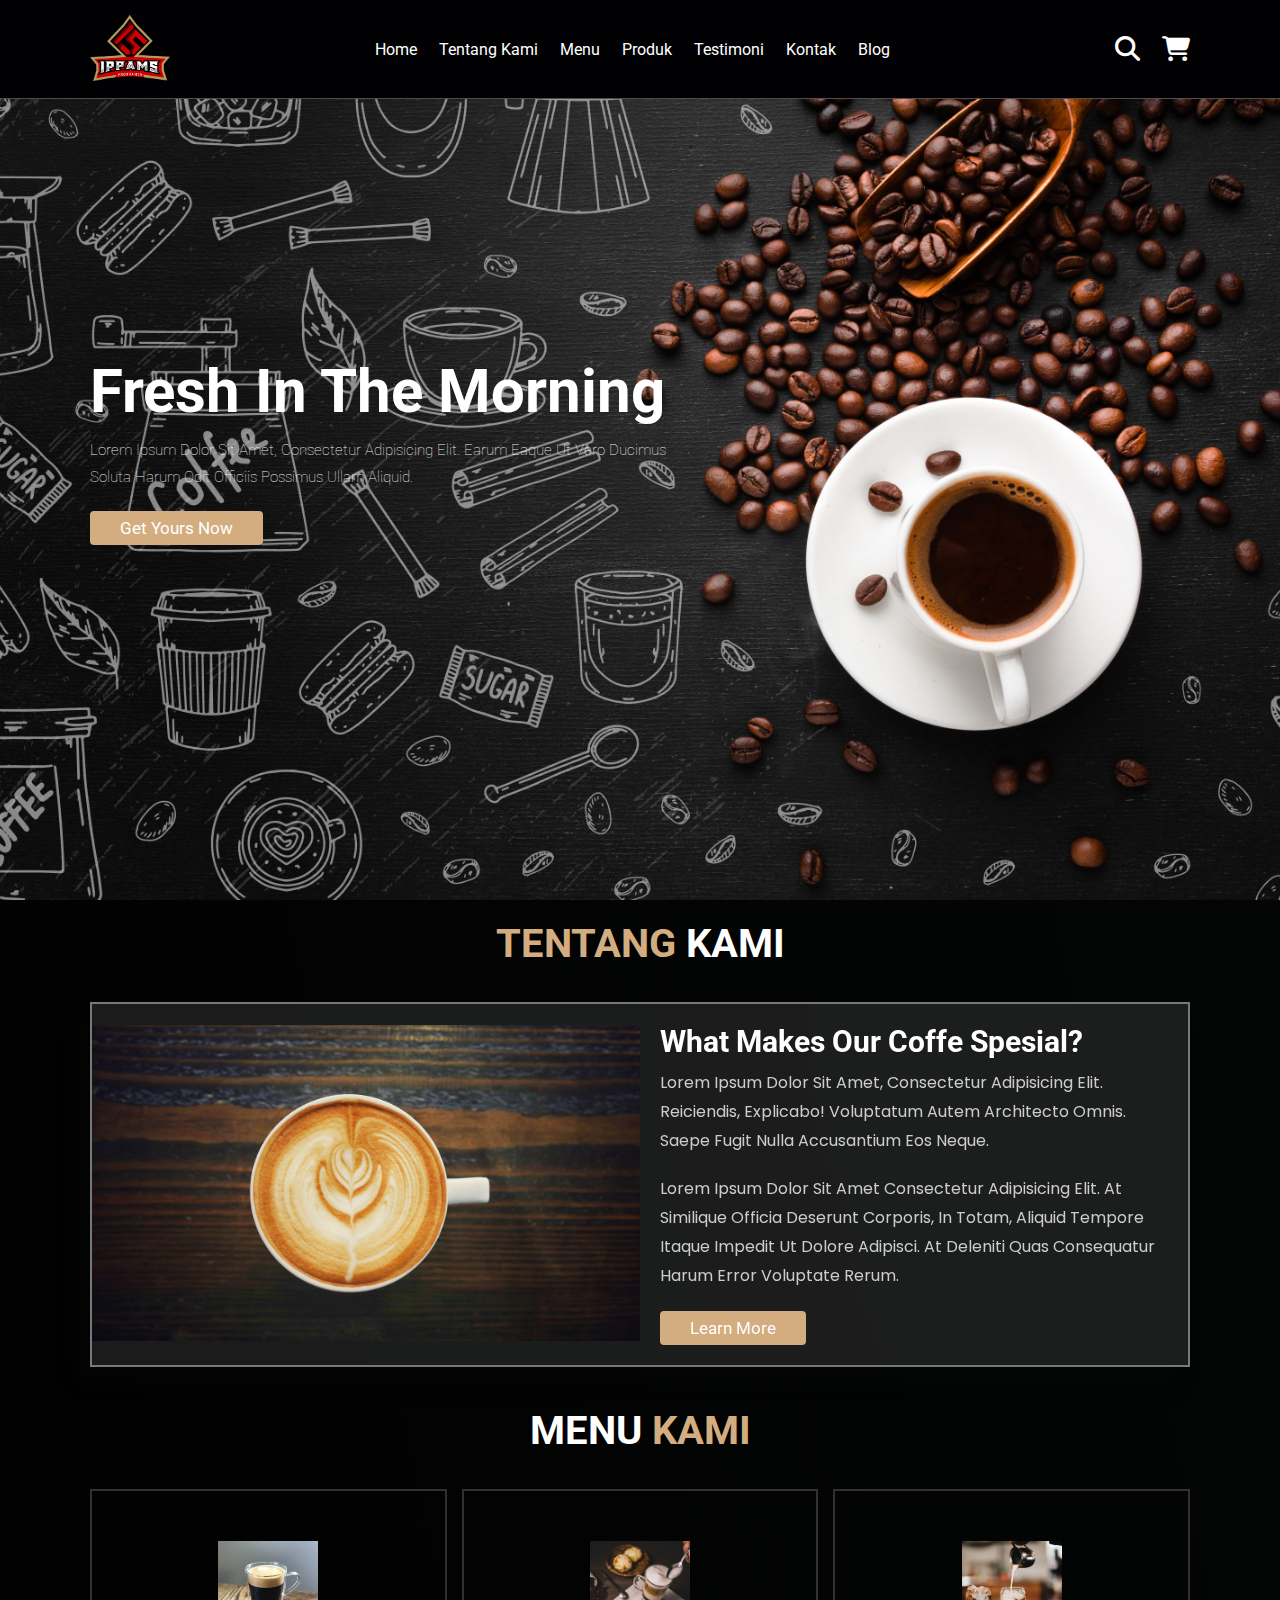
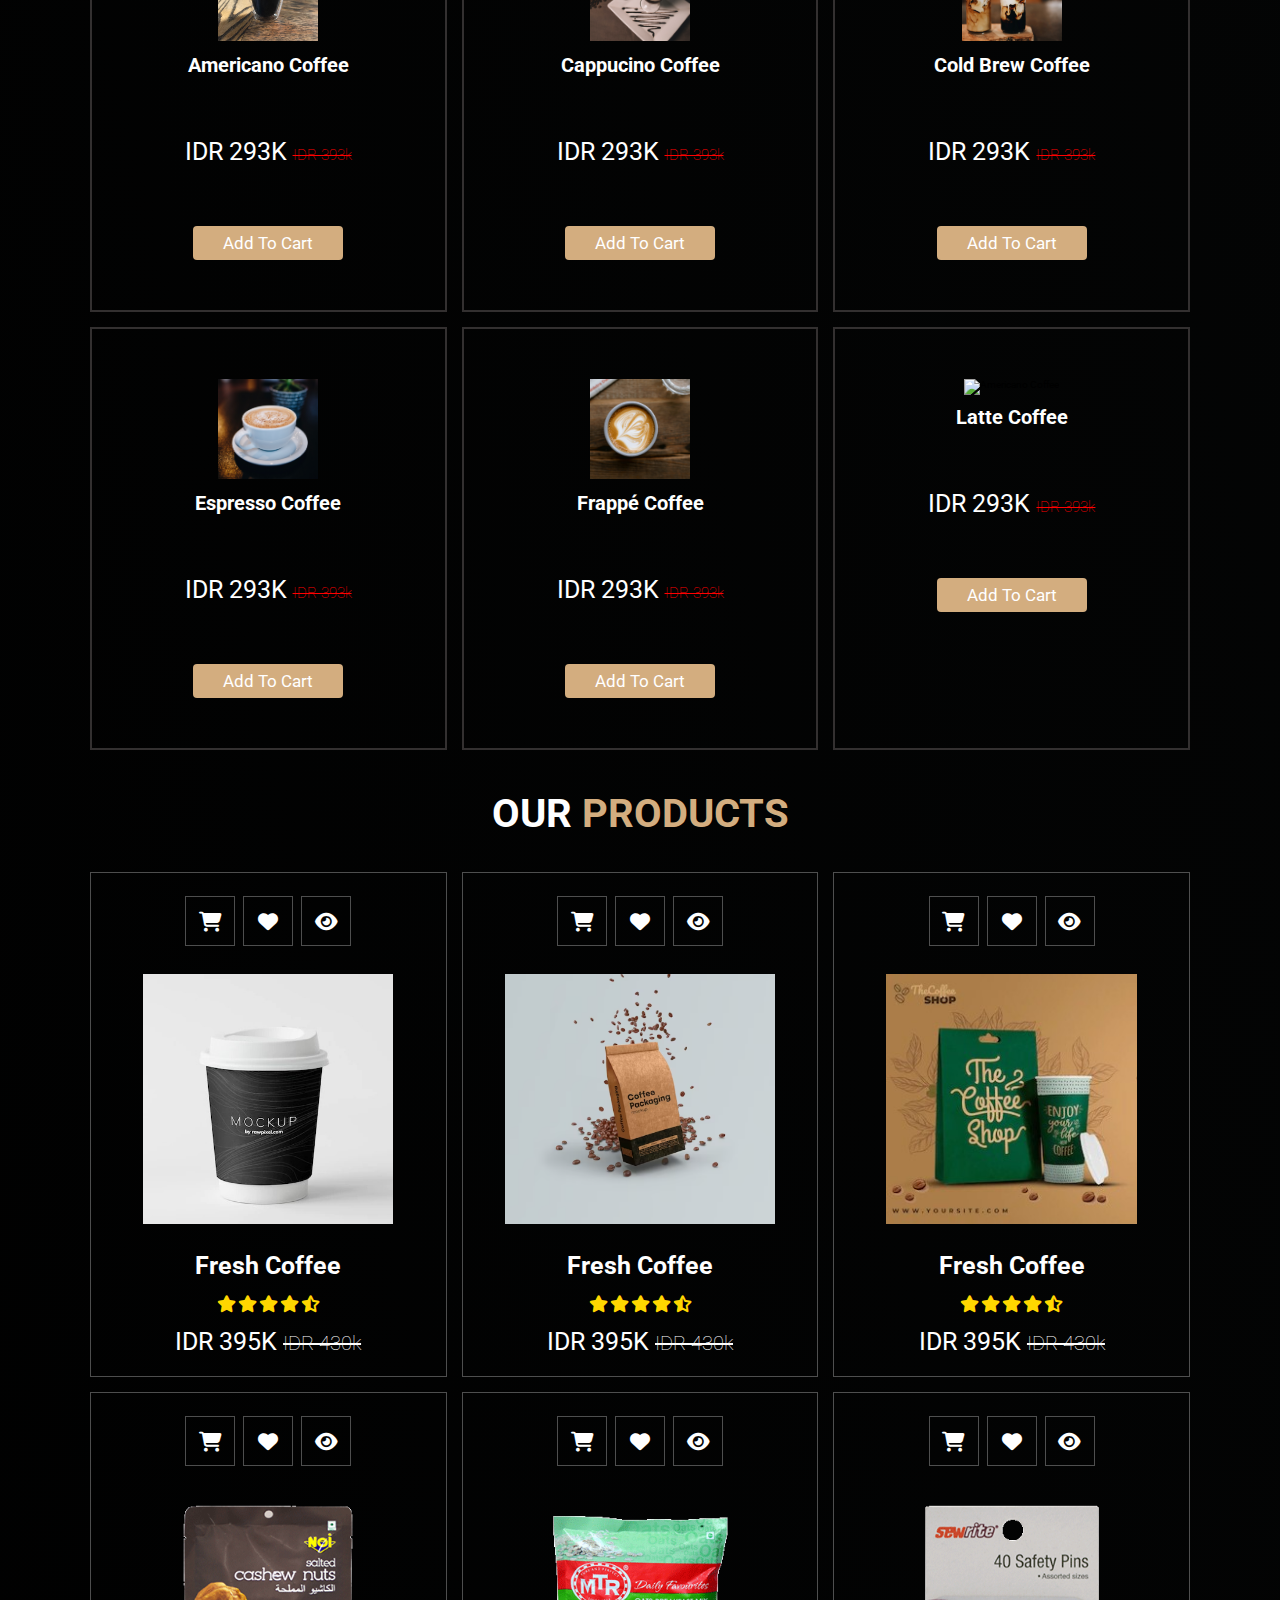
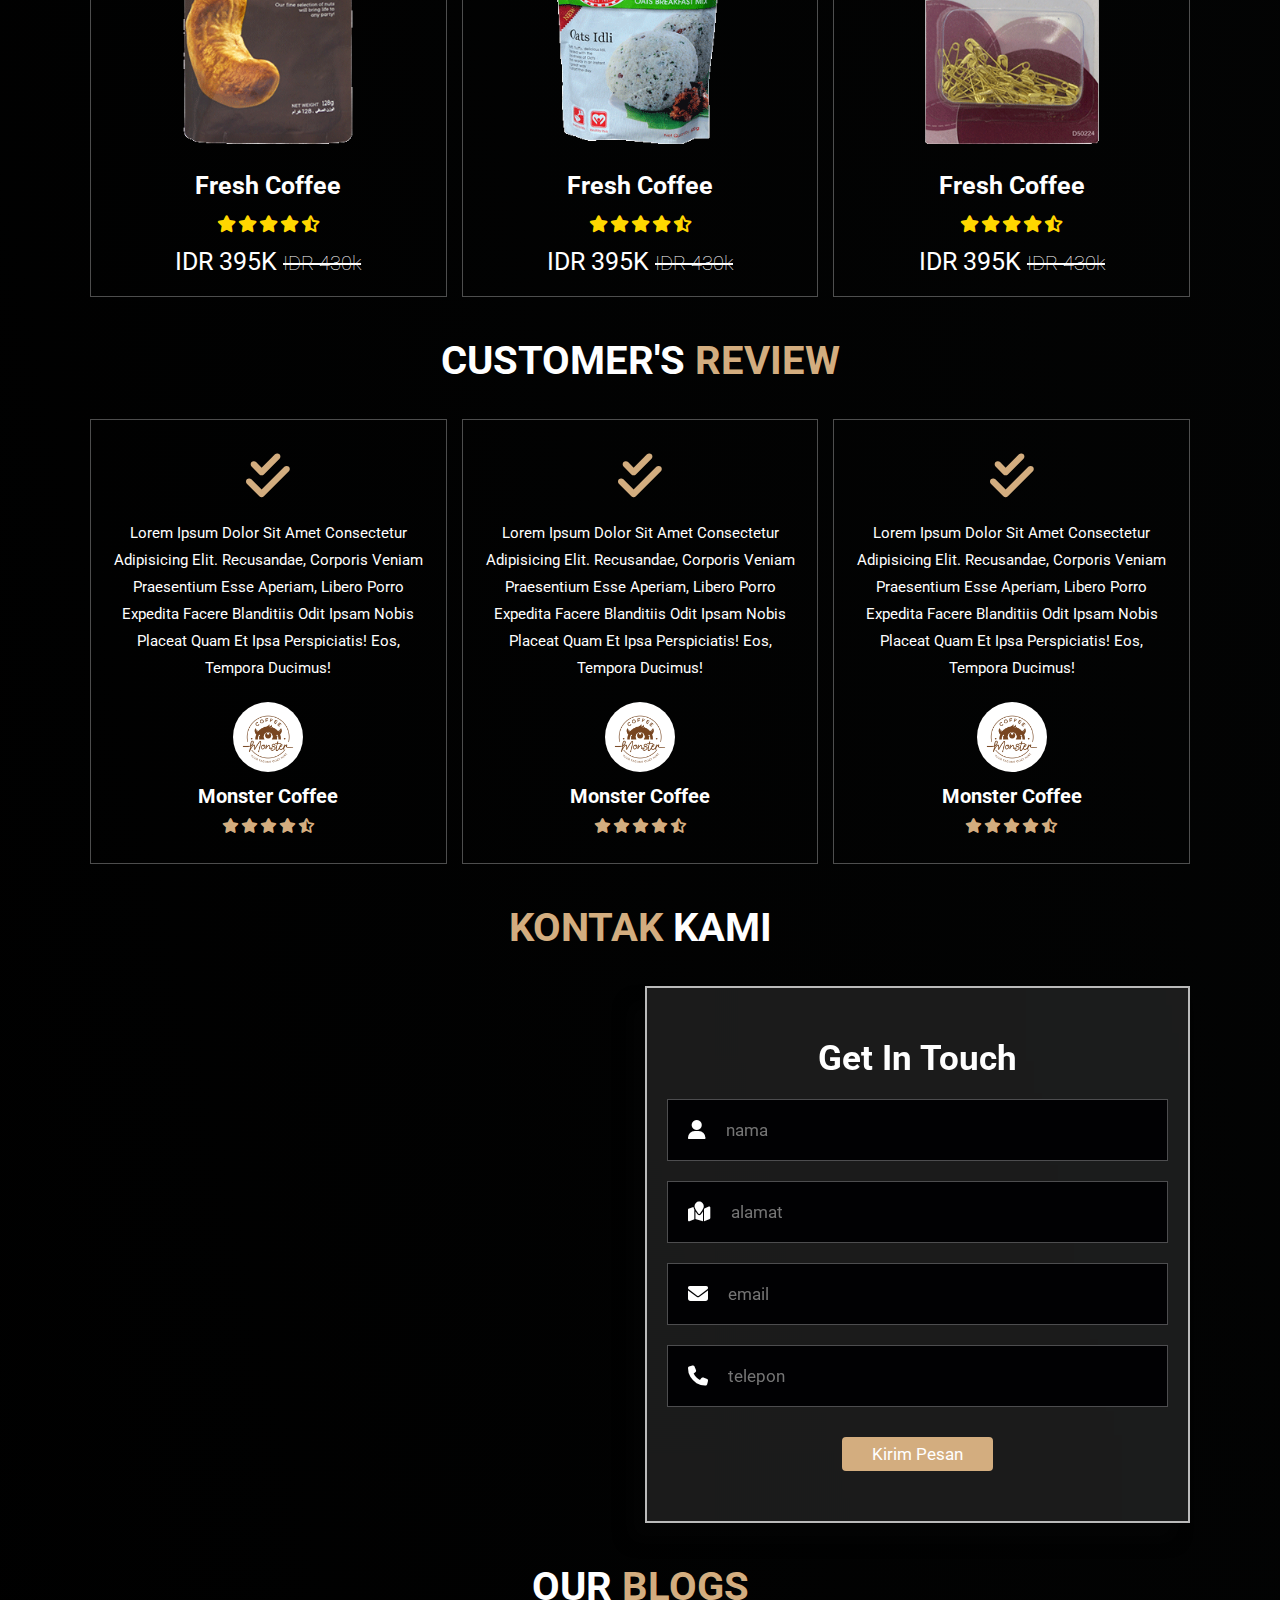
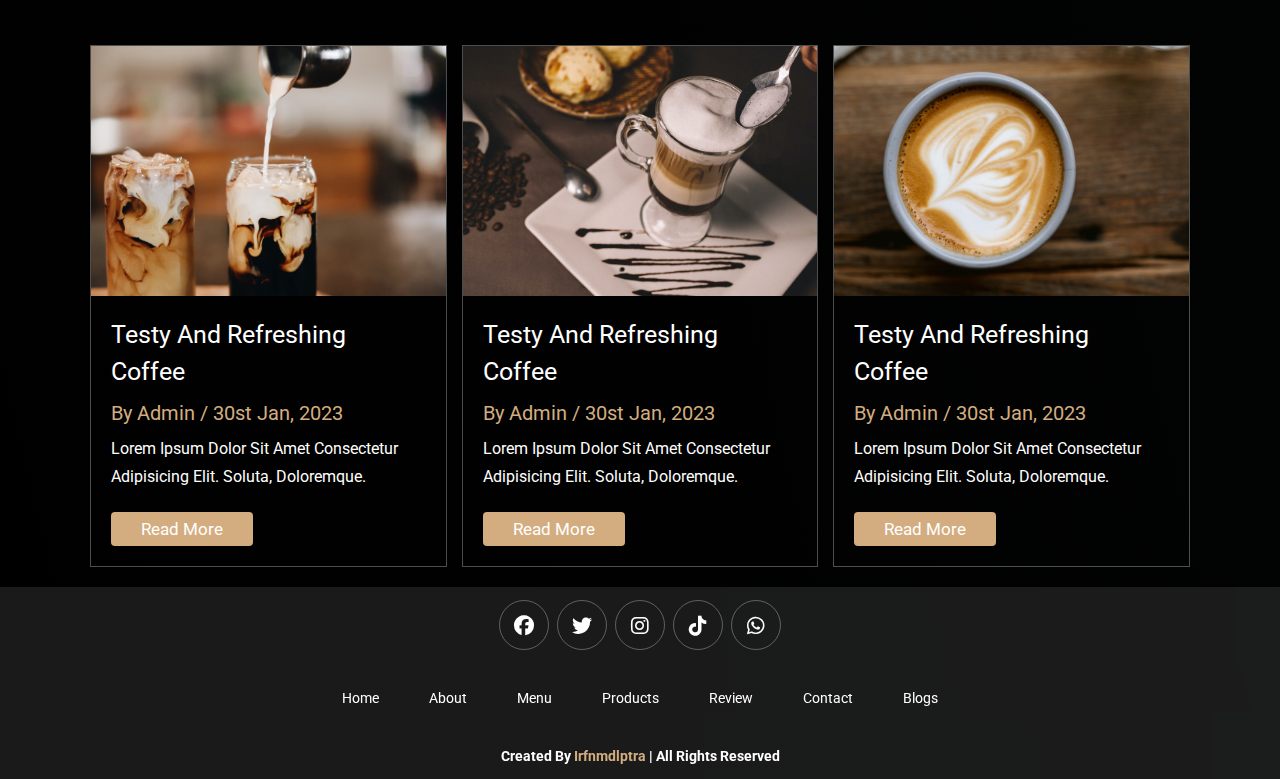
==== commit 065aff4d: "initial setup" ====
--- a/index.html
+++ b/index.html
@@ -7,459 +7,532 @@
     <title>Coffee Shope</title>
 
     <!-- My Icon  -->
-    <link rel="shortcut icon" href="assets/img/logo-simple.png" type="image/x-icon" />
+    <link
+      rel="shortcut icon"
+      href="assets/img/logo-simple.png"
+      type="image/x-icon"
+    />
 
     <!-- My Css  -->
     <link rel="stylesheet" href="assets/css/style.css" />
     <link rel="stylesheet" href="assets/css/grid.css" />
 
     <!-- My Font Awesome -->
-    <link rel="stylesheet" href="https://cdnjs.cloudflare.com/ajax/libs/font-awesome/6.2.1/css/all.min.css" />
-  
+    <link
+      rel="stylesheet"
+      href="https://cdnjs.cloudflare.com/ajax/libs/font-awesome/6.2.1/css/all.min.css"
+    />
   </head>
   <body>
     <!-- Header Section Start -->
     <header class="header">
-        <a href="#" class="logo">
-            <img src="assets/img/logo-ipp.png" width="110px" alt="logo">
-        </a>
-
-        <nav class="navbar">
-            <a href="#home">Home</a>
-            <a href="#about">Tentang Kami</a>
-            <a href="#menu">Menu</a>
-            <a href="#products">Produk</a>
-            <a href="#review">Testimoni</a>
-            <a href="#contact">Kontak</a>
-            <a href="#blogs">Blog</a>
-        </nav>
-
-        <div class="icons">
-            <div class="fas fa-search" id="search-btn"></div>
-            <div class="fas fa-shopping-cart" id="cart-btn"></div>
-            <div class="fas fa-bars" id="menu-btn"></div>
-        </div>
-
-        <div class="search-form">
-            <input type="search" id="search-box" placeholder="search here..">
-            <label for="search-box" class="fas fa-search"></label>
-        </div>
-
-        <div class="cart-items-container glass">
-            <div class="cart-item">
-                <span class="fas fa-times"></span>
-                <img src="assets/img/menu/americano.jpg" alt="">
-                <div class="content">
-                    <h3>cart item 01</h3>
-                    <div class="price">IDR 250K/-</div>
-                </div>
-            </div>
-            <div class="cart-item">
-                <span class="fas fa-times"></span>
-                <img src="assets/img/menu/cappucino.jpg" alt="">
-                <div class="content">
-                    <h3>cart item 01</h3>
-                    <div class="price">IDR 250K/-</div>
-                </div>
-            </div>
-            <div class="cart-item">
-                <span class="fas fa-times"></span>
-                <img src="assets/img/menu/cold brew coffee.jpg" alt="">
-                <div class="content">
-                    <h3>cart item 01</h3>
-                    <div class="price">IDR 250K/-</div>
-                </div>
-            </div>
-            <div class="cart-item">
-                <span class="fas fa-times"></span>
-                <img src="assets/img/menu/frappé coffe.jpg" alt="">
-                <div class="content">
-                    <h3>cart item 01</h3>
-                    <div class="price">IDR 250K/-</div>
-                </div>
-            </div>
-            <a href="" class="btn">checkout now</a>
-        </div>
-
+      <a href="#" class="logo">
+        <img src="assets/img/logo-ipp.png" width="110px" alt="logo" />
+      </a>
+
+      <nav class="navbar">
+        <a href="#home">Home</a>
+        <a href="#about">Tentang Kami</a>
+        <a href="#menu">Menu</a>
+        <a href="#products">Produk</a>
+        <a href="#review">Testimoni</a>
+        <a href="#contact">Kontak</a>
+        <a href="#blogs">Blog</a>
+      </nav>
+
+      <div class="icons">
+        <div class="fas fa-search" id="search-btn"></div>
+        <div class="fas fa-shopping-cart" id="cart-btn"></div>
+        <div class="fas fa-bars" id="menu-btn"></div>
+      </div>
+
+      <div class="search-form">
+        <input type="search" id="searchInput" placeholder="search here.." />
+      <label for="search-box" id="searchButton" class="fas fa-search"></label>
+        
+      </div>
+
+      <div class="cart-items-container glass">
+        <div class="cart-item">
+          <span class="fas fa-times"></span>
+          <img src="assets/img/menu/americano.jpg" alt="" />
+          <div class="content">
+            <h3>cart item 01</h3>
+            <div class="price">IDR 250K/-</div>
+          </div>
+        </div>
+        <div class="cart-item">
+          <span class="fas fa-times"></span>
+          <img src="assets/img/menu/cappucino.jpg" alt="" />
+          <div class="content">
+            <h3>cart item 01</h3>
+            <div class="price">IDR 250K/-</div>
+          </div>
+        </div>
+        <div class="cart-item">
+          <span class="fas fa-times"></span>
+          <img src="assets/img/menu/cold brew coffee.jpg" alt="" />
+          <div class="content">
+            <h3>cart item 01</h3>
+            <div class="price">IDR 250K/-</div>
+          </div>
+        </div>
+        <div class="cart-item">
+          <span class="fas fa-times"></span>
+          <img src="assets/img/menu/frappé coffe.jpg" alt="" />
+          <div class="content">
+            <h3>cart item 01</h3>
+            <div class="price">IDR 250K/-</div>
+          </div>
+        </div>
+        <a href="" class="btn">checkout now</a>
+      </div>
     </header>
     <!-- Header Section End -->
-    
-    
+
     <!-- Home Section Start -->
     <section id="home" class="home">
+      <div class="content">
+        <h3>fresh in the morning</h3>
+        <p>
+          Lorem ipsum dolor sit amet, consectetur adipisicing elit. Earum eaque
+          ut vero ducimus soluta harum odit officiis possimus ullam aliquid.
+        </p>
+        <a href="" class="btn">get yours now</a>
+      </div>
+    </section>
+
+    <!-- Home Section End -->
+
+    <!-- About Section Start -->
+    <section class="about" id="about">
+      <h1 class="heading"><span>tentang</span> kami</h1>
+
+      <div
+        class="row glass"
+        style="border: 2px solid rgba(238, 238, 238, 0.438)"
+      >
+        <div class="image">
+          <img src="assets/img/tentang-kami.jpg" alt="coffe espresso" />
+        </div>
+
         <div class="content">
-            <h3>fresh in the morning</h3>
-            <p>Lorem ipsum dolor sit amet, consectetur adipisicing elit. Earum eaque ut vero ducimus soluta harum odit officiis possimus ullam aliquid.</p>
-            <a href="" class="btn">get yours now</a>
-        </div>
-    </section>
-    
-    <!-- Home Section End -->
-    
-    <!-- About Section Start -->
-    <section class="about " id="about" >
-        
-        <h1 class="heading"> <span>tentang</span> kami</h1>
-
-        <div class="row glass " style="border: 2px solid rgba(238, 238, 238, 0.438);">
-            <div class="image">
-                <img src="assets/img/tentang-kami.jpg" alt="coffe espresso">
-            </div>
-            
-            <div class="content">
-                <h3>what makes our coffe spesial?</h3>
-                <p>Lorem ipsum dolor sit amet, consectetur adipisicing elit. Reiciendis, explicabo! Voluptatum autem architecto omnis. Saepe fugit nulla accusantium eos neque.</p>
-                <p>Lorem ipsum dolor sit amet consectetur adipisicing elit. At similique officia deserunt corporis, in totam, aliquid tempore itaque impedit ut dolore adipisci. At deleniti quas consequatur harum error voluptate rerum.</p>
-                <a href="" class="btn">learn more</a>
-            </div>
-
-
-        </div>
-
+          <h3>what makes our coffe spesial?</h3>
+          <p>
+            Lorem ipsum dolor sit amet, consectetur adipisicing elit.
+            Reiciendis, explicabo! Voluptatum autem architecto omnis. Saepe
+            fugit nulla accusantium eos neque.
+          </p>
+          <p>
+            Lorem ipsum dolor sit amet consectetur adipisicing elit. At
+            similique officia deserunt corporis, in totam, aliquid tempore
+            itaque impedit ut dolore adipisci. At deleniti quas consequatur
+            harum error voluptate rerum.
+          </p>
+          <a href="" class="btn">learn more</a>
+        </div>
+      </div>
     </section>
     <!-- About Section End -->
-    
-    
+
     <!-- Menu Section Start -->
     <section class="menu" id="menu">
-        <h1 class="heading">Menu <span>Kami</span></h1>
-
-        <div class="box-container">
-
-            <div class="box">
-                <img src="assets/img/menu/americano.jpg" alt="americano coffee">
-                <h3>testy and healty</h3>
-                <div class="price">IDR 293K <span>IDR 393k</span></div>
-                <a href="" class="btn">add to cart</a>
-            </div>
-            <div class="box">
-                <img src="assets/img/menu/cappucino.jpg" alt="americano coffee">
-                <h3>testy and healty</h3>
-                <div class="price">IDR 293K <span>IDR 393k</span></div>
-                <a href="" class="btn">add to cart</a>
-            </div>
-            <div class="box">
-                <img src="assets/img/menu/cold brew coffee.jpg" alt="americano coffee">
-                <h3>testy and healty</h3>
-                <div class="price">IDR 293K <span>IDR 393k</span></div>
-                <a href="" class="btn">add to cart</a>
-            </div>
-            <div class="box">
-                <img src="assets/img/menu//espresso coffe.jpg" alt="americano coffee">
-                <h3>testy and healty</h3>
-                <div class="price">IDR 293K <span>IDR 393k</span></div>
-                <a href="" class="btn">add to cart</a>
-            </div>
-            <div class="box">
-                <img src="assets/img/menu/frappé coffe.jpg" alt="americano coffee">
-                <h3>testy and healty</h3>
-                <div class="price">IDR 293K <span>IDR 393k</span></div>
-                <a href="" class="btn">add to cart</a>
-            </div>
-            <div class="box">
-                <img src="assets/img/menu/latte coffe.jpg" alt="americano coffee">
-                <h3>testy and healty</h3>
-                <div class="price">IDR 293K <span>IDR 393k</span></div>
-                <a href="" class="btn">add to cart</a>
-            </div>
-        </div>
+      <h1 class="heading">Menu <span>Kami</span></h1>
+
+      <div class="box-container">
+        <div class="box">
+          <img src="assets/img/menu/americano.jpg" alt="americano coffee" />
+          <h3>americano coffee</h3>
+          <div class="price">IDR 293K <span>IDR 393k</span></div>
+          <a href="" class="btn">add to cart</a>
+        </div>
+        <div class="box">
+          <img src="assets/img/menu/cappucino.jpg" alt="cappucino coffee" />
+          <h3>cappucino coffee</h3>
+          <div class="price">IDR 293K <span>IDR 393k</span></div>
+          <a href="" class="btn">add to cart</a>
+        </div>
+        <div class="box">
+          <img
+            src="assets/img/menu/cold brew coffee.jpg"
+            alt="americano coffee"
+          />
+          <h3>cold brew coffee</h3>
+          <div class="price">IDR 293K <span>IDR 393k</span></div>
+          <a href="" class="btn">add to cart</a>
+        </div>
+        <div class="box">
+          <img
+            src="assets/img/menu//espresso coffe.jpg"
+            alt="espresso coffee"
+          />
+          <h3>espresso coffee</h3>
+          <div class="price">IDR 293K <span>IDR 393k</span></div>
+          <a href="" class="btn">add to cart</a>
+        </div>
+        <div class="box">
+          <img src="assets/img/menu/frappé coffe.jpg" alt="americano coffee" />
+          <h3>frappé Coffee</h3>
+          <div class="price">IDR 293K <span>IDR 393k</span></div>
+          <a href="" class="btn">add to cart</a>
+        </div>
+        <div class="box">
+          <img src="assets/img/menu/latte coffe.jpg" alt="americano coffee" />
+          <h3>latte Coffee</h3>
+          <div class="price">IDR 293K <span>IDR 393k</span></div>
+          <a href="" class="btn">add to cart</a>
+        </div>
+      </div>
     </section>
     <!-- Menu Section End -->
-    
+
     <!-- Products Section Start -->
     <section class="products" id="products">
-
-        <h1 class="heading"> our <span>products</span></h1>
-
-        <div class="box-container">
-            <div class="box">
-                <div class="icons">
-                    <a href="" class="fas fa-shopping-cart"></a>
-                    <a href="" class="fas fa-heart"></a>
-                    <a href="" class="fas fa-eye"></a>
-                </div>
-                <div class="image">
-                    <img src="assets/img/products/product (1).jpg " alt="">
-                </div>
-                <div class="content">
-                    <h3>fresh coffe</h3>
-                    <div class="stars">
-                        <i class="fas fa-star"></i>
-                        <i class="fas fa-star"></i>
-                        <i class="fas fa-star"></i>
-                        <i class="fas fa-star"></i>
-                        <i class="fas fa-star-half-alt"></i>
-                    </div>
-                    <div class="price">IDR 395K <span>IDR 430k</span></div>
-                </div>   
+      <h1 class="heading">our <span>products</span></h1>
+
+      <div class="box-container">
+        <div class="box">
+          <div class="icons">
+            <a href="" class="fas fa-shopping-cart"></a>
+            <a href="" class="fas fa-heart"></a>
+            <a href="" class="fas fa-eye"></a>
+          </div>
+          <div class="image">
+            <img src="assets/img/products/product (1).jpg " alt="" />
+          </div>
+          <div class="content">
+            <h3>fresh coffee</h3>
+            <div class="stars">
+              <i class="fas fa-star"></i>
+              <i class="fas fa-star"></i>
+              <i class="fas fa-star"></i>
+              <i class="fas fa-star"></i>
+              <i class="fas fa-star-half-alt"></i>
             </div>
-            <div class="box">
-                <div class="icons">
-                    <a href="" class="fas fa-shopping-cart"></a>
-                    <a href="" class="fas fa-heart"></a>
-                    <a href="" class="fas fa-eye"></a>
-                </div>
-                <div class="image">
-                    <img src="assets/img/products/product (1).png" alt="">
-                </div>
-                <div class="content">
-                    <h3>fresh coffe</h3>
-                    <div class="stars">
-                        <i class="fas fa-star"></i>
-                        <i class="fas fa-star"></i>
-                        <i class="fas fa-star"></i>
-                        <i class="fas fa-star"></i>
-                        <i class="fas fa-star-half-alt"></i>
-                    </div>
-                    <div class="price">IDR 395K <span>IDR 430k</span></div>
-                </div>   
+            <div class="price">IDR 395K <span>IDR 430k</span></div>
+          </div>
+        </div>
+        <div class="box">
+          <div class="icons">
+            <a href="" class="fas fa-shopping-cart"></a>
+            <a href="" class="fas fa-heart"></a>
+            <a href="" class="fas fa-eye"></a>
+          </div>
+          <div class="image">
+            <img src="assets/img/products/product (1).png" alt="" />
+          </div>
+          <div class="content">
+            <h3>fresh coffee</h3>
+            <div class="stars">
+              <i class="fas fa-star"></i>
+              <i class="fas fa-star"></i>
+              <i class="fas fa-star"></i>
+              <i class="fas fa-star"></i>
+              <i class="fas fa-star-half-alt"></i>
             </div>
-            <div class="box">
-                <div class="icons">
-                    <a href="" class="fas fa-shopping-cart"></a>
-                    <a href="" class="fas fa-heart"></a>
-                    <a href="" class="fas fa-eye"></a>
-                </div>
-                <div class="image">
-                    <img src="assets/img/products/product (3).jpg" alt="">
-                </div>
-                <div class="content">
-                    <h3>fresh coffe</h3>
-                    <div class="stars">
-                        <i class="fas fa-star"></i>
-                        <i class="fas fa-star"></i>
-                        <i class="fas fa-star"></i>
-                        <i class="fas fa-star"></i>
-                        <i class="fas fa-star-half-alt"></i>
-                    </div>
-                    <div class="price">IDR 395K <span>IDR 430k</span></div>
-                </div>   
+            <div class="price">IDR 395K <span>IDR 430k</span></div>
+          </div>
+        </div>
+        <div class="box">
+          <div class="icons">
+            <a href="" class="fas fa-shopping-cart"></a>
+            <a href="" class="fas fa-heart"></a>
+            <a href="" class="fas fa-eye"></a>
+          </div>
+          <div class="image">
+            <img src="assets/img/products/product (3).jpg" alt="" />
+          </div>
+          <div class="content">
+            <h3>fresh coffee</h3>
+            <div class="stars">
+              <i class="fas fa-star"></i>
+              <i class="fas fa-star"></i>
+              <i class="fas fa-star"></i>
+              <i class="fas fa-star"></i>
+              <i class="fas fa-star-half-alt"></i>
             </div>
-            <div class="box">
-                <div class="icons">
-                    <a href="" class="fas fa-shopping-cart"></a>
-                    <a href="" class="fas fa-heart"></a>
-                    <a href="" class="fas fa-eye"></a>
-                </div>
-                <div class="image">
-                    <img src="assets/img/products/product (2).png" alt="">
-                </div>
-                <div class="content">
-                    <h3>fresh coffe</h3>
-                    <div class="stars">
-                        <i class="fas fa-star"></i>
-                        <i class="fas fa-star"></i>
-                        <i class="fas fa-star"></i>
-                        <i class="fas fa-star"></i>
-                        <i class="fas fa-star-half-alt"></i>
-                    </div>
-                    <div class="price">IDR 395K <span>IDR 430k</span></div>
-                </div>   
+            <div class="price">IDR 395K <span>IDR 430k</span></div>
+          </div>
+        </div>
+        <div class="box">
+          <div class="icons">
+            <a href="" class="fas fa-shopping-cart"></a>
+            <a href="" class="fas fa-heart"></a>
+            <a href="" class="fas fa-eye"></a>
+          </div>
+          <div class="image">
+            <img src="assets/img/products/product (2).png" alt="" />
+          </div>
+          <div class="content">
+            <h3>fresh coffee</h3>
+            <div class="stars">
+              <i class="fas fa-star"></i>
+              <i class="fas fa-star"></i>
+              <i class="fas fa-star"></i>
+              <i class="fas fa-star"></i>
+              <i class="fas fa-star-half-alt"></i>
             </div>
-            <div class="box">
-                <div class="icons">
-                    <a href="" class="fas fa-shopping-cart"></a>
-                    <a href="" class="fas fa-heart"></a>
-                    <a href="" class="fas fa-eye"></a>
-                </div>
-                <div class="image">
-                    <img src="assets/img/products/product.png" alt="">
-                </div>
-                <div class="content">
-                    <h3>fresh coffe</h3>
-                    <div class="stars">
-                        <i class="fas fa-star"></i>
-                        <i class="fas fa-star"></i>
-                        <i class="fas fa-star"></i>
-                        <i class="fas fa-star"></i>
-                        <i class="fas fa-star-half-alt"></i>
-                    </div>
-                    <div class="price">IDR 395K <span>IDR 430k</span></div>
-                </div>   
+            <div class="price">IDR 395K <span>IDR 430k</span></div>
+          </div>
+        </div>
+        <div class="box">
+          <div class="icons">
+            <a href="" class="fas fa-shopping-cart"></a>
+            <a href="" class="fas fa-heart"></a>
+            <a href="" class="fas fa-eye"></a>
+          </div>
+          <div class="image">
+            <img src="assets/img/products/product.png" alt="" />
+          </div>
+          <div class="content">
+            <h3>fresh coffee</h3>
+            <div class="stars">
+              <i class="fas fa-star"></i>
+              <i class="fas fa-star"></i>
+              <i class="fas fa-star"></i>
+              <i class="fas fa-star"></i>
+              <i class="fas fa-star-half-alt"></i>
             </div>
-            <div class="box">
-                <div class="icons">
-                    <a href="" class="fas fa-shopping-cart"></a>
-                    <a href="" class="fas fa-heart"></a>
-                    <a href="" class="fas fa-eye"></a>
-                </div>
-                <div class="image">
-                    <img src="assets/img/products/product (3).png" alt="">
-                </div>
-                <div class="content">
-                    <h3>fresh coffe</h3>
-                    <div class="stars">
-                        <i class="fas fa-star"></i>
-                        <i class="fas fa-star"></i>
-                        <i class="fas fa-star"></i>
-                        <i class="fas fa-star"></i>
-                        <i class="fas fa-star-half-alt"></i>
-                    </div>
-                    <div class="price">IDR 395K <span>IDR 430k</span></div>
-                </div>   
+            <div class="price">IDR 395K <span>IDR 430k</span></div>
+          </div>
+        </div>
+        <div class="box">
+          <div class="icons">
+            <a href="" class="fas fa-shopping-cart"></a>
+            <a href="" class="fas fa-heart"></a>
+            <a href="" class="fas fa-eye"></a>
+          </div>
+          <div class="image">
+            <img src="assets/img/products/product (3).png" alt="" />
+          </div>
+          <div class="content">
+            <h3>fresh coffee</h3>
+            <div class="stars">
+              <i class="fas fa-star"></i>
+              <i class="fas fa-star"></i>
+              <i class="fas fa-star"></i>
+              <i class="fas fa-star"></i>
+              <i class="fas fa-star-half-alt"></i>
             </div>
-
-        </div>
-
+            <div class="price">IDR 395K <span>IDR 430k</span></div>
+          </div>
+        </div>
+      </div>
     </section>
     <!-- Products Section End -->
-    
+
     <!-- Review Section Strart -->
     <section class="review" id="review">
-
-        <h1 class="heading"> customer's <span>review</span></h1>
-
-        <div class="box-container">
-
-            <div class="box">
-                <i class="fas fa-check-double qoute"></i>
-                <p>Lorem ipsum dolor sit amet consectetur adipisicing elit. Recusandae, corporis veniam praesentium esse aperiam, libero porro expedita facere blanditiis odit ipsam nobis placeat quam et ipsa perspiciatis! Eos, tempora ducimus!</p>
-                <img src="assets/img/monster.jpg" class="user" alt="">
-                <h3>monster coffe</h3>
-                <div class="stars">
-                    <i class="fas fa-star"></i>
-                    <i class="fas fa-star"></i>
-                    <i class="fas fa-star"></i>
-                    <i class="fas fa-star"></i>
-                    <i class="fas fa-star-half-alt"></i>
-                </div>
-            </div>
-
-            <div class="box">
-                <i class="fas fa-check-double qoute"></i>
-                <p>Lorem ipsum dolor sit amet consectetur adipisicing elit. Recusandae, corporis veniam praesentium esse aperiam, libero porro expedita facere blanditiis odit ipsam nobis placeat quam et ipsa perspiciatis! Eos, tempora ducimus!</p>
-                <img src="assets/img/monster.jpg" class="user" alt="">
-                <h3>monster coffe</h3>
-                <div class="stars">
-                    <i class="fas fa-star"></i>
-                    <i class="fas fa-star"></i>
-                    <i class="fas fa-star"></i>
-                    <i class="fas fa-star"></i>
-                    <i class="fas fa-star-half-alt"></i>
-                </div>
-            </div>
-
-            <div class="box">
-                <i class="fas fa-check-double qoute"></i>
-                <p>Lorem ipsum dolor sit amet consectetur adipisicing elit. Recusandae, corporis veniam praesentium esse aperiam, libero porro expedita facere blanditiis odit ipsam nobis placeat quam et ipsa perspiciatis! Eos, tempora ducimus!</p>
-                <img src="assets/img/monster.jpg" class="user" alt="">
-                <h3>monster coffe</h3>
-                <div class="stars">
-                    <i class="fas fa-star"></i>
-                    <i class="fas fa-star"></i>
-                    <i class="fas fa-star"></i>
-                    <i class="fas fa-star"></i>
-                    <i class="fas fa-star-half-alt"></i>
-                </div>
-            </div>
-
-        </div>
+      <h1 class="heading">customer's <span>review</span></h1>
+
+      <div class="box-container">
+        <div class="box">
+          <i class="fas fa-check-double qoute"></i>
+          <p>
+            Lorem ipsum dolor sit amet consectetur adipisicing elit. Recusandae,
+            corporis veniam praesentium esse aperiam, libero porro expedita
+            facere blanditiis odit ipsam nobis placeat quam et ipsa
+            perspiciatis! Eos, tempora ducimus!
+          </p>
+          <img src="assets/img/monster.jpg" class="user" alt="" />
+          <h3>monster coffee</h3>
+          <div class="stars">
+            <i class="fas fa-star"></i>
+            <i class="fas fa-star"></i>
+            <i class="fas fa-star"></i>
+            <i class="fas fa-star"></i>
+            <i class="fas fa-star-half-alt"></i>
+          </div>
+        </div>
+
+        <div class="box">
+          <i class="fas fa-check-double qoute"></i>
+          <p>
+            Lorem ipsum dolor sit amet consectetur adipisicing elit. Recusandae,
+            corporis veniam praesentium esse aperiam, libero porro expedita
+            facere blanditiis odit ipsam nobis placeat quam et ipsa
+            perspiciatis! Eos, tempora ducimus!
+          </p>
+          <img src="assets/img/monster.jpg" class="user" alt="" />
+          <h3>monster coffee</h3>
+          <div class="stars">
+            <i class="fas fa-star"></i>
+            <i class="fas fa-star"></i>
+            <i class="fas fa-star"></i>
+            <i class="fas fa-star"></i>
+            <i class="fas fa-star-half-alt"></i>
+          </div>
+        </div>
+
+        <div class="box">
+          <i class="fas fa-check-double qoute"></i>
+          <p>
+            Lorem ipsum dolor sit amet consectetur adipisicing elit. Recusandae,
+            corporis veniam praesentium esse aperiam, libero porro expedita
+            facere blanditiis odit ipsam nobis placeat quam et ipsa
+            perspiciatis! Eos, tempora ducimus!
+          </p>
+          <img src="assets/img/monster.jpg" class="user" alt="" />
+          <h3>monster coffee</h3>
+          <div class="stars">
+            <i class="fas fa-star"></i>
+            <i class="fas fa-star"></i>
+            <i class="fas fa-star"></i>
+            <i class="fas fa-star"></i>
+            <i class="fas fa-star-half-alt"></i>
+          </div>
+        </div>
+      </div>
     </section>
     <!-- Review Section End -->
-    
+
     <!-- Contact Section Start -->
     <section class="contact" id="contact">
-
-        <h1 class="heading"><span>kontak</span> kami</h1>
-
-        <div class="row">
-
-            <iframe class="map" src="https://www.google.com/maps/embed?pb=!1m18!1m12!1m3!1d7943.855866928117!2d120.279616939738!3d-5.427918918531677!2m3!1f0!2f0!3f0!3m2!1i1024!2i768!4f13.1!3m3!1m2!1s0x2dbc048b7e215f9f%3A0xe6289efdc799b627!2sLapangan%20Sepak%20Bola%20Allu!5e0!3m2!1sid!2sid!4v1675058168647!5m2!1sid!2sid" allowfullscreen="" loading="lazy" referrerpolicy="no-referrer-when-downgrade"></iframe>
-
-            <form name="cofshop-form" action="" class="glass">
-                <h3>get in touch</h3>
-                <div class="my-alert none">
-                    <button type="submit"><span class="fas fa-warning"></span>Terimakasih! pesan anda telah kami terima.</button>
-                </div>
-                <div class="inputBox">
-                    <span class="fas fa-user"></span>
-                    <input type="text" required title="Anda harus mengisi kontak form!" name="nama" placeholder="nama">
-                </div>
-                <div class="inputBox">
-                    <span class="fas fa-map-location"></span>
-                    <input type="text" required title="Anda harus mengisi kontak form!" name="alamat" placeholder="alamat">
-                </div>
-                <div class="inputBox">
-                    <span class="fas fa-envelope"></span>
-                    <input type="email" required title="Anda harus mengisi kontak form!" name="email" placeholder="email">
-                </div>
-                <div class="inputBox">
-                    <span class="fas fa-phone"></span>
-                    <input type="number" required pattern="^(\+62|08)[0-9]{8,12}$" title="Isi dulu ces" name="telepon" placeholder="telepon">
-                </div>
-                <button type="submit" class="btn btn-kirim" value="">kirim pesan</button>
-                <button type="submit" class="btn btn-loading none" value="">loading</button>
-            </form>
-            
-        </div>
+      <h1 class="heading"><span>kontak</span> kami</h1>
+
+      <div class="row">
+        <iframe
+          class="map"
+          src="https://www.google.com/maps/embed?pb=!1m18!1m12!1m3!1d7943.855866928117!2d120.279616939738!3d-5.427918918531677!2m3!1f0!2f0!3f0!3m2!1i1024!2i768!4f13.1!3m3!1m2!1s0x2dbc048b7e215f9f%3A0xe6289efdc799b627!2sLapangan%20Sepak%20Bola%20Allu!5e0!3m2!1sid!2sid!4v1675058168647!5m2!1sid!2sid"
+          allowfullscreen=""
+          loading="lazy"
+          referrerpolicy="no-referrer-when-downgrade"
+        ></iframe>
+
+        <form name="cofshop-form" action="" class="glass">
+          <h3>get in touch</h3>
+          <div class="my-alert none">
+            <button type="submit">
+              <span class="fas fa-warning"></span>Terimakasih! pesan anda telah
+              kami terima.
+            </button>
+          </div>
+          <div class="inputBox">
+            <span class="fas fa-user"></span>
+            <input
+              type="text"
+              required
+              title="Anda harus mengisi kontak form!"
+              name="nama"
+              placeholder="nama"
+            />
+          </div>
+          <div class="inputBox">
+            <span class="fas fa-map-location"></span>
+            <input
+              type="text"
+              required
+              title="Anda harus mengisi kontak form!"
+              pattern="[0-9a-zA-Z\s,]+"
+              name="alamat"
+              placeholder="alamat"
+            />
+          </div>
+          <div class="inputBox">
+            <span class="fas fa-envelope"></span>
+            <input
+              type="email"
+              required
+              title="Anda harus mengisi kontak form!"
+              name="email"
+              placeholder="email"
+            />
+          </div>
+          <div class="inputBox">
+            <span class="fas fa-phone"></span>
+            <input
+              type="tel"
+              required
+              pattern="^(\+62|08)[0-9]{8,12}$"
+              title="Isi dulu ces"
+              name="telepon"
+              placeholder="telepon"
+            />
+          </div>
+          <button type="submit" class="btn btn-kirim" value="">
+            kirim pesan
+          </button>
+          <button type="submit" class="btn btn-loading none" value="">
+            loading
+          </button>
+        </form>
+      </div>
     </section>
     <!-- Contact Section End -->
-    
+
     <!-- Blogs Section Star -->
     <section class="blogs" id="blogs">
-
-        <h1 class="heading"> our <span>blogs</span></h1>
-        <div class="box-container">
-
-            <div class="box">
-                <div class="image">
-                    <img src="assets/img/menu/cold brew coffee.jpg" alt="">
-                </div>
-                <div class="content">
-                    <a href="#" class="title">testy and refreshing coffee</a>
-                    <span>by admin / 30st jan, 2023</span>
-                    <p>Lorem ipsum dolor sit amet consectetur adipisicing elit. Soluta, doloremque.</p>
-                    <a href="#" class="btn">read more</a>
-                </div>
-            </div>
-            <div class="box">
-                <div class="image">
-                    <img src="assets/img/menu/cappucino.jpg" alt="">
-                </div>
-                <div class="content">
-                    <a href="#" class="title">testy and refreshing coffee</a>
-                    <span>by admin / 30st jan, 2023</span>
-                    <p>Lorem ipsum dolor sit amet consectetur adipisicing elit. Soluta, doloremque.</p>
-                    <a href="#" class="btn">read more</a>
-                </div>
-            </div>
-            <div class="box">
-                <div class="image">
-                    <img src="assets/img/menu/frappé coffe.jpg" alt="">
-                </div>
-                <div class="content">
-                    <a href="#" class="title">testy and refreshing coffee</a>
-                    <span>by admin / 30st jan, 2023</span>
-                    <p>Lorem ipsum dolor sit amet consectetur adipisicing elit. Soluta, doloremque.</p>
-                    <a href="#" class="btn">read more</a>
-                </div>
-            </div>
-        </div>
+      <h1 class="heading">our <span>blogs</span></h1>
+      <div class="box-container">
+        <div class="box">
+          <div class="image">
+            <img src="assets/img/menu/cold brew coffee.jpg" alt="" />
+          </div>
+          <div class="content">
+            <a href="#" class="title">testy and refreshing coffee</a>
+            <span>by admin / 30st jan, 2023</span>
+            <p>
+              Lorem ipsum dolor sit amet consectetur adipisicing elit. Soluta,
+              doloremque.
+            </p>
+            <a href="#" class="btn">read more</a>
+          </div>
+        </div>
+        <div class="box">
+          <div class="image">
+            <img src="assets/img/menu/cappucino.jpg" alt="" />
+          </div>
+          <div class="content">
+            <a href="#" class="title">testy and refreshing coffee</a>
+            <span>by admin / 30st jan, 2023</span>
+            <p>
+              Lorem ipsum dolor sit amet consectetur adipisicing elit. Soluta,
+              doloremque.
+            </p>
+            <a href="#" class="btn">read more</a>
+          </div>
+        </div>
+        <div class="box">
+          <div class="image">
+            <img src="assets/img/menu/frappé coffe.jpg" alt="" />
+          </div>
+          <div class="content">
+            <a href="#" class="title">testy and refreshing coffee</a>
+            <span>by admin / 30st jan, 2023</span>
+            <p>
+              Lorem ipsum dolor sit amet consectetur adipisicing elit. Soluta,
+              doloremque.
+            </p>
+            <a href="#" class="btn">read more</a>
+          </div>
+        </div>
+      </div>
     </section>
     <!-- Blogs Section End -->
-    
+
     <!-- Footer Section Start -->
-    <footer class="glass" style="border: none;">
-
-        <div class="share">
-            <a href="" class="fab fa-facebook"></a>
-            <a href="" class="fab fa-twitter"></a>
-            <a href="" class="fab fa-instagram"></a>
-            <a href="" class="fab fa-tiktok"></a>
-            <a href="" class="fab fa-whatsapp"></a>
-        </div>
-
-        <div class="links">
-            <a href="#home">Home</a>
-            <a href="#about">about</a>
-            <a href="#menu">menu</a>
-            <a href="#products">Products</a>
-            <a href="#review">review</a>
-            <a href="#contact">contact</a>
-            <a href="#blogs">blogs</a>
-        </div>
-
-        <div class="credit">created by <span>irfnmdlptra</span> | all rights reserved</div>
+    <footer class="glass" style="border: none">
+      <div class="share">
+        <a href="" class="fab fa-facebook"></a>
+        <a href="" class="fab fa-twitter"></a>
+        <a href="" class="fab fa-instagram"></a>
+        <a href="" class="fab fa-tiktok"></a>
+        <a href="" class="fab fa-whatsapp"></a>
+      </div>
+
+      <div class="links">
+        <a href="#home">Home</a>
+        <a href="#about">about</a>
+        <a href="#menu">menu</a>
+        <a href="#products">Products</a>
+        <a href="#review">review</a>
+        <a href="#contact">contact</a>
+        <a href="#blogs">blogs</a>
+      </div>
+
+      <div class="credit">
+        created by <span>irfnmdlptra</span> | all rights reserved
+      </div>
     </footer>
     <!-- Footer Section End -->
 
